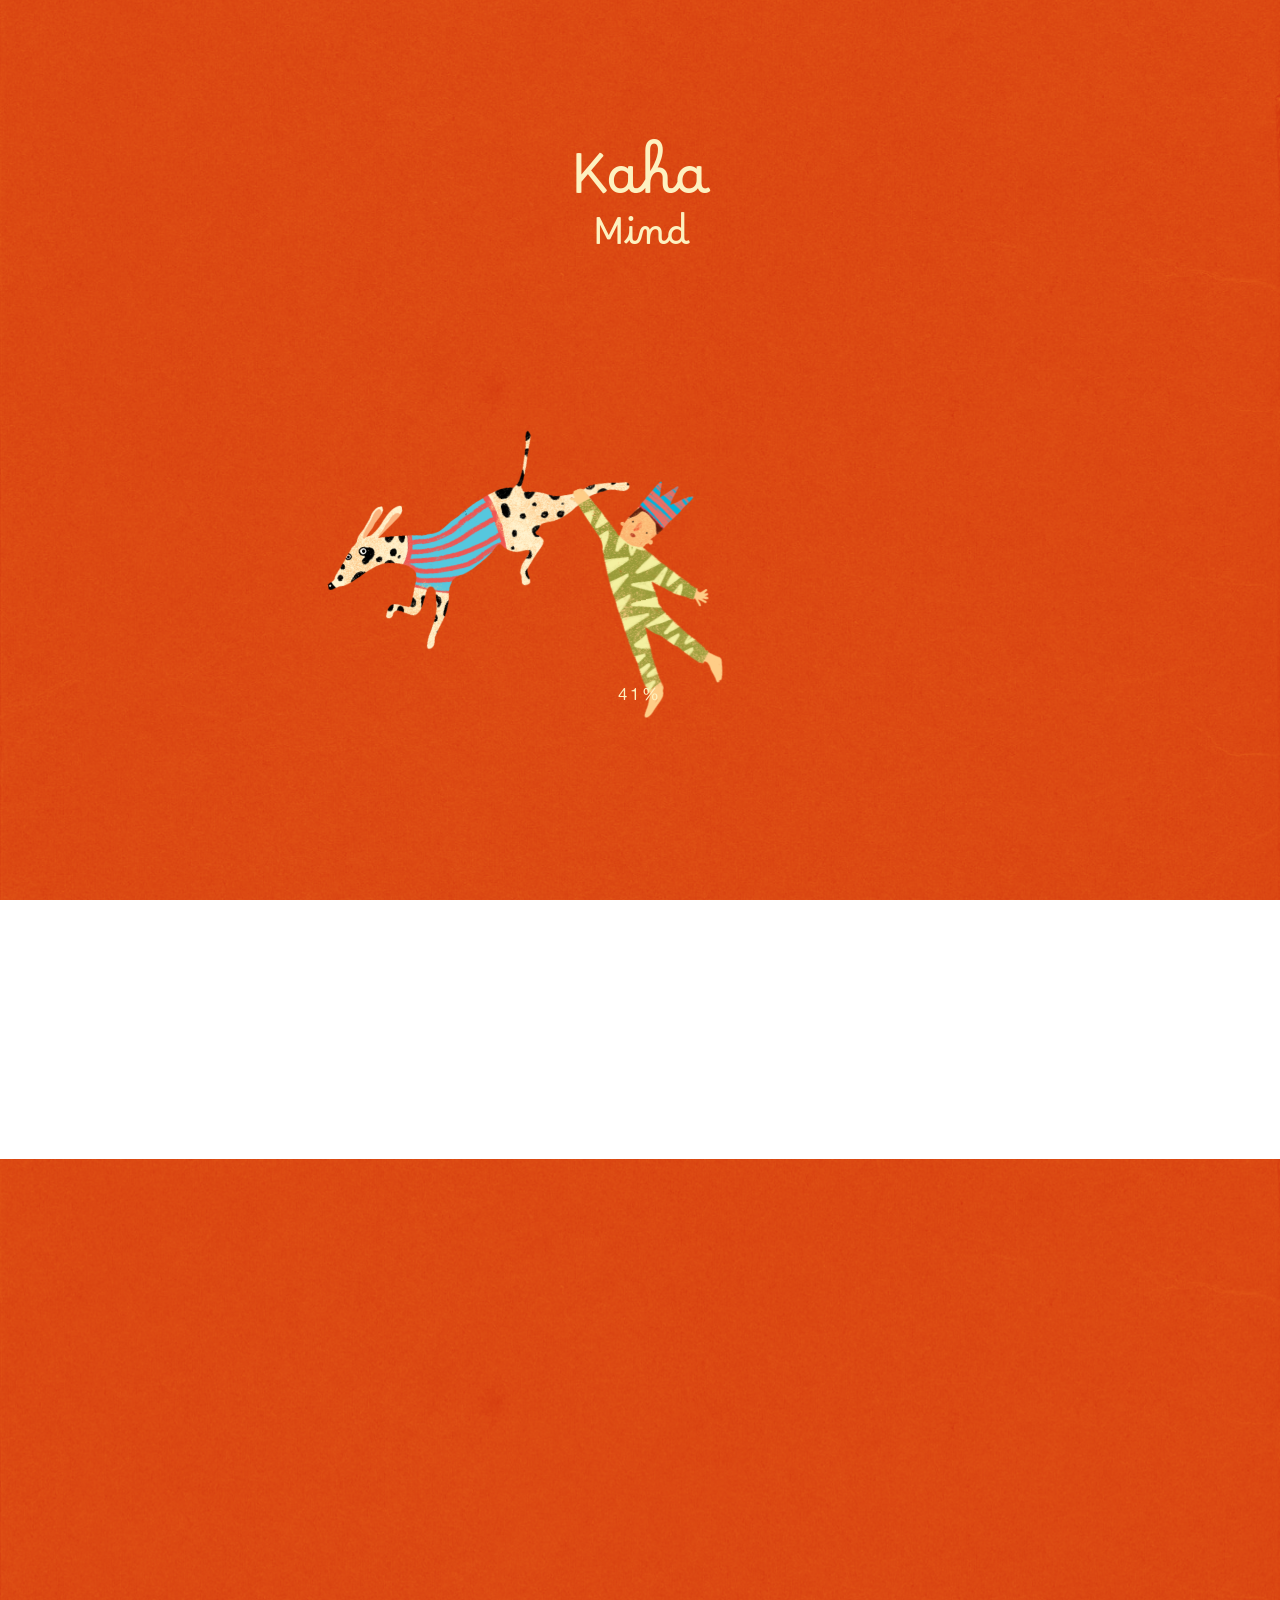
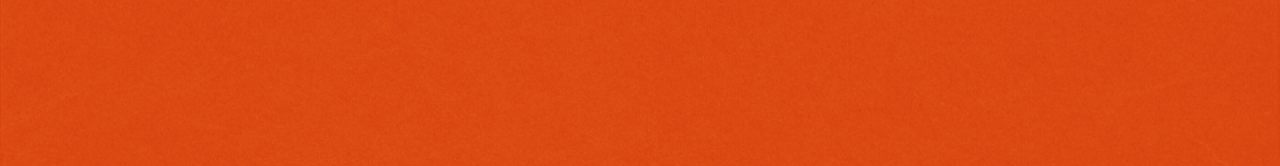
==== index.html @ f1ebba68 "Add files via upload" ====
<!DOCTYPE html>
<html lang="en">
<head>
<meta charset="UTF-8">
<meta name="viewport" content="width=device-width, initial-scale=1">
<title>Kaha Mind</title>
<link rel="preconnect" href="https://fonts.googleapis.com">
<link rel="preconnect" href="https://fonts.gstatic.com" crossorigin>
<link rel="stylesheet" href="https://fonts.googleapis.com/css2?family=Borel&family=EB+Garamond:wght@400;500&display=swap">
<link rel="stylesheet" href="styles.css?v=10">
<script>document.documentElement.className += " js";</script>
</head>
<body class="home">

  <!-- ---------------------------------------------------------
       Loading screen: ten seconds, then the page.
       --------------------------------------------------------- -->
  <div class="loader" id="loader" role="status" aria-live="polite">
    <p class="loader-logo" aria-hidden="true"><span>Kaha</span><span>Mind</span></p>
    <img class="loader-dog" id="loaderDog" src="art_11.png" alt="" aria-hidden="true">
    <p class="loader-count"><span id="loaderPct">0</span>%</p>
  </div>

  <!-- ---------------------------------------------------------
       Header: wordmark, inline nav, book button
       --------------------------------------------------------- -->
  <header class="home-header">
    <a href="index.html" class="home-logo" aria-label="Kaha Mind home">
      <span>Kaha</span><span>Mind</span>
    </a>

    <nav class="home-nav" aria-label="Main">
      <ul>
        <li><a href="index.html" aria-current="page">Home</a></li>
        <li><a href="contact.html">Contact</a></li>
        <li><a href="services.html">Services</a></li>
        <li><a href="dossier.html">Kaha et al.</a></li>
        <li><a href="shop.html">Shop</a></li>
        <li><a href="faq.html">FAQs</a></li>
        <li><a href="edge.html">The Edge</a></li>
        <li><a href="workshops.html">Workshops</a></li>
      </ul>
    </nav>

    <a class="book-btn" href="contact.html">Book a<br>Session</a>

    <button class="menu-toggle home-menu-toggle" type="button" id="menu-toggle"
            aria-label="Open menu" aria-expanded="false" aria-controls="mobile-nav">
      <span></span><span></span><span></span>
    </button>
  </header>

  <!-- mobile dropdown, same links -->
  <nav class="mobile-nav" id="mobile-nav" aria-label="Main">
    <ul>
      <li><a href="index.html">Home</a></li>
      <li><a href="contact.html">Contact</a></li>
      <li><a href="services.html">Services</a></li>
      <li><a href="dossier.html">Kaha et al.</a></li>
      <li><a href="shop.html">Shop</a></li>
      <li><a href="faq.html">FAQs</a></li>
      <li><a href="edge.html">The Edge</a></li>
      <li><a href="workshops.html">Workshops</a></li>
      <li><a href="contact.html">Book a session</a></li>
    </ul>
  </nav>

  <main>

    <!-- ---------------------------------------------------------
         The collage. Every piece can be picked up and moved, but
         only within this box.
         --------------------------------------------------------- -->
    <section class="collage" id="collage" aria-label="Illustrated crowd">
      <img class="art" src="art_1.png" alt="" style="left:2.6%; top:5.3%; width:11.2%;" data-z="6">
      <img class="art" src="art_10.png" alt="" style="left:20.2%; top:4.9%; width:14.1%;" data-z="5">
      <img class="art" src="art_2.png" alt="" style="left:9.1%; top:13.2%; width:14.7%;" data-z="6">
      <img class="art" src="art_17.png" alt="" style="left:52.1%; top:17.6%; width:17.1%; --rot:74deg;" data-z="5">
      <img class="art" src="art_3.png" alt="" style="left:0.3%; top:23.3%; width:12.3%;" data-z="7">
      <img class="art" src="art_8.png" alt="" style="left:23.1%; top:22.8%; width:27.0%;" data-z="6">
      <img class="art" src="art_11.png" alt="" style="left:46.1%; top:12.0%; width:46.4%;" data-z="4">
      <img class="art" src="art_14.png" alt="" style="left:69%; top:1.1%; width:28%;" data-z="3">
      <img class="art" src="art_13.png" alt="" style="left:91.2%; top:33.9%; width:7.3%;" data-z="8">
      <img class="art" src="art_9.png" alt="" style="left:32.8%; top:6.7%; width:21.7%;" data-z="9">
      <img class="art" src="art_4.png" alt="" style="left:10.4%; top:41.8%; width:11.6%;" data-z="8">
      <img class="art" src="art_5.png" alt="" style="left:19.6%; top:49.4%; width:18.6%;" data-z="9">
      <img class="art" src="art_18.png" alt="" style="left:33.3%; top:41.3%; width:37.7%;" data-z="10">
      <img class="art" src="art_7.png" alt="" style="left:38.7%; top:56.3%; width:7.5%;" data-z="11">
      <img class="art" src="art_12.png" alt="" style="left:59.7%; top:53.1%; width:18.1%;" data-z="10">
      <img class="art" src="art_6.png" alt="" style="left:0.0%; top:59.4%; width:20.6%;" data-z="11">
      <img class="art" src="art_15.png" alt="" style="left:90.4%; top:70.4%; width:7.3%;" data-z="11">
      <img class="art" src="art_16.png" alt="" style="left:74.1%; top:42.9%; width:4.4%;" data-z="11">
    </section>

    <!-- ---------------------------------------------------------
         THE MOBILE HERO.

         On screens 640px and under the draggable collage above is
         hidden and this panel takes its place: the crowd as one
         flat illustration on an ochre ground, carrying the same
         paper texture the footer uses.

         Only one of the two is ever on screen, so nothing here can
         reach the desktop composition.

         Everything about it is set in styles.css section 11.14 -
         look for .hero-mobile. The ochre is the --ochre variable
         at the top of that section.
         --------------------------------------------------------- -->
    <section class="hero-mobile" aria-label="Illustrated crowd">
      <img class="hero-mobile-art" src="just_image.png" alt="">
    </section>

    <!-- ---------------------------------------------------------
         Intro copy
         --------------------------------------------------------- -->
    <section class="home-intro">
      <div class="intro-inner">
        <div class="intro-col">
          <p class="lead" data-reveal>We care about how you&rsquo;re doing. If you dont feel good, we dont feel good.</p>
          <p data-reveal>So we built a space that feels warm, approachable, and actually supportive, whether you&rsquo;re having the worst week of your life or you just need someone to talk to.</p>
        </div>

        <div class="intro-col">
          <p data-reveal>Think of us as a quiet, steady starting point where you can just pause and figure things out without any pressure. Whether that looks like specialized professional care, self-guided tools, or simply a safe space to get your thoughts out of your head, we&rsquo;re here to make sure you never have to navigate it alone.</p>
        </div>

        <div class="intro-col">
          <p data-reveal>You don&rsquo;t need the right words, or a reason good enough to justify reaching out. Come as you are, on the days you have it figured out and the days you dont. Whenever you&rsquo;re ready, we&rsquo;re here.</p>
        </div>
      </div>
    </section>
  </main>

  <!-- ---------------------------------------------------------
       Footer
       --------------------------------------------------------- -->
  <footer class="site-footer home-footer">
    <div class="footer-brand">
      <p class="footer-wordmark" data-reveal>
        <span>Kaha</span>
        <span>Mind</span>
      </p>
      <p class="footer-contact" data-reveal>Reach out to us at<br><a href="mailto:hello@kahamind.com">hello@kahamind.com</a></p>
    </div>

    <img class="art footer-art" id="footer-art" src="art_11.png" alt="" aria-hidden="true">

    <nav class="footer-links" aria-label="Footer">
      <div class="footer-col" data-reveal>
        <h2>Nav</h2>
        <ul>
          <li><a href="index.html">Home</a></li>
          <li><a href="contact.html">Contact</a></li>
          <li><a href="services.html">Services</a></li>
          <li><a href="dossier.html">Kaha et al.</a></li>
          <li><a href="shop.html">Shop</a></li>
          <li><a href="faq.html">FAQs</a></li>
          <li><a href="edge.html">The Edge</a></li>
          <li><a href="workshops.html">Workshops</a></li>
        </ul>
      </div>

      <div class="footer-col" data-reveal>
        <h2>Socials</h2>
        <ul>
          <li><a href="https://www.instagram.com/kaha.mind/" target="_blank" rel="noopener">Instagram</a></li>
          <li><a href="https://linkedin.com/" target="_blank" rel="noopener">Linked in</a></li>
          <li><a href="https://x.com/kahamind" target="_blank" rel="noopener">X</a></li>
        </ul>
      </div>
    </nav>
  </footer>

  <script>
    /* ----------------------------------------------------------
       Mobile menu
       ---------------------------------------------------------- */
    (function () {
      var toggle = document.getElementById("menu-toggle");
      var panel = document.getElementById("mobile-nav");
      if (!toggle || !panel) return;

      function setOpen(open) {
        document.body.classList.toggle("nav-open", open);
        toggle.setAttribute("aria-expanded", open ? "true" : "false");
        toggle.setAttribute("aria-label", open ? "Close menu" : "Open menu");
      }

      toggle.addEventListener("click", function (e) {
        e.stopPropagation();
        setOpen(!document.body.classList.contains("nav-open"));
      });

      document.addEventListener("click", function (e) {
        if (document.body.classList.contains("nav-open") &&
            !panel.contains(e.target) && !toggle.contains(e.target)) setOpen(false);
      });

      document.addEventListener("keydown", function (e) {
        if (e.key === "Escape") setOpen(false);
      });

      panel.addEventListener("click", function (e) {
        if (e.target.closest("a")) setOpen(false);
      });
    })();
  </script>

  <script>
    /* ----------------------------------------------------------
       Draggable collage.

       Each piece lifts slightly on hover and can be picked up and
       moved, but only inside the collage box: never over the copy
       below, never past the sides, never up into the header.
       ---------------------------------------------------------- */
    (function () {
      var stage = document.getElementById("collage");
      if (!stage) return;

      var pieces = Array.prototype.slice.call(stage.querySelectorAll(".art"));
      var topZ = 20;
      var active = null;
      var startX = 0, startY = 0, originX = 0, originY = 0;

      /* positions are authored in %, so convert to pixels once the
         stage has a measured size. everything after that is px. */
      function pin() {
        var box = stage.getBoundingClientRect();
        pieces.forEach(function (el) {
          if (el.dataset.pinned === "1") return;
          var r = el.getBoundingClientRect();
          el.dataset.x = (r.left - box.left);
          el.dataset.y = (r.top - box.top);
          el.style.left = el.dataset.x + "px";
          el.style.top = el.dataset.y + "px";
          el.style.width = r.width + "px";
          el.dataset.pinned = "1";
        });
      }

      /* on resize, go back to the authored percentages so the
         collage reflows, then pin again */
      var authored = pieces.map(function (el) {
        return { el: el, css: el.getAttribute("style") };
      });

      var resizeTimer;
      window.addEventListener("resize", function () {
        clearTimeout(resizeTimer);
        resizeTimer = setTimeout(function () {
          authored.forEach(function (a) {
            a.el.setAttribute("style", a.css);
            a.el.dataset.pinned = "0";
          });
          requestAnimationFrame(pin);
        }, 150);
      });

      function clamp(v, min, max) { return v < min ? min : (v > max ? max : v); }

      function down(e) {
        var el = e.target.closest(".art");
        if (!el) return;
        pin();

        active = el;
        /* a small random tilt, so picking a piece up feels physical */
        el.style.setProperty("--tilt", ((Math.random() * 14) - 7).toFixed(1) + "deg");
        el.dataset.spinStart = performance.now();
        el.classList.add("is-held");
        el.style.zIndex = ++topZ;

        var p = e.touches ? e.touches[0] : e;
        startX = p.clientX;
        startY = p.clientY;
        originX = parseFloat(el.dataset.x);
        originY = parseFloat(el.dataset.y);

        if (e.cancelable) e.preventDefault();
      }

      function move(e) {
        if (!active) return;
        var p = e.touches ? e.touches[0] : e;
        var box = stage.getBoundingClientRect();
        var w = active.offsetWidth;
        var h = active.offsetHeight;

        /* the piece has to stay wholly inside the collage box */
        var x = clamp(originX + (p.clientX - startX), 0, box.width - w);
        var y = clamp(originY + (p.clientY - startY), 0, box.height - h);

        active.dataset.x = x;
        active.dataset.y = y;
        active.style.left = x + "px";
        active.style.top = y + "px";

        if (e.cancelable) e.preventDefault();
      }

      function up() {
        if (!active) return;

        /* The held piece spins on a 2.4s loop. Work out how far round
           it was at the moment of release: between a quarter and three
           quarters of a turn it is showing its back, so it stays
           mirrored rather than snapping to the front. */
        var SPIN_MS = 2400;
        var started = parseFloat(active.dataset.spinStart || 0);
        var phase = started ? ((performance.now() - started) % SPIN_MS) / SPIN_MS : 0;
        var facingAway = phase > 0.25 && phase < 0.75;

        active.style.setProperty("--face", facingAway ? "-1" : "1");
        active.classList.remove("is-held");
        active.style.setProperty("--tilt", "0deg");
        active = null;
      }

      stage.addEventListener("mousedown", down);
      window.addEventListener("mousemove", move);
      window.addEventListener("mouseup", up);

      stage.addEventListener("touchstart", down, { passive: false });
      window.addEventListener("touchmove", move, { passive: false });
      window.addEventListener("touchend", up);

      pieces.forEach(function (el) {
        el.style.zIndex = el.dataset.z || 1;
        el.addEventListener("dragstart", function (e) { e.preventDefault(); });
      });

      /* wait for the art to load before locking pixel positions */
      window.addEventListener("load", pin);
      setTimeout(pin, 400);
    })();
  </script>

  <script>
    (function () {
      /* hold the reveal until the loading screen has handed over,
         so nothing fades in behind it */
      function start() {
      var items = document.querySelectorAll("[data-reveal]");
      if (!("IntersectionObserver" in window)) {
        for (var j = 0; j < items.length; j++) items[j].classList.add("is-visible");
        return;
      }
      var observer = new IntersectionObserver(function (entries) {
        var batch = 0;
        entries.forEach(function (entry) {
          if (!entry.isIntersecting) return;
          entry.target.style.transitionDelay = (batch * 90) + "ms";
          entry.target.classList.add("is-visible");
          observer.unobserve(entry.target);
          batch++;
        });
      }, { threshold: 0.12, rootMargin: "0px 0px -8% 0px" });
      items.forEach(function (el) { observer.observe(el); });
      }

      if (document.body.classList.contains("is-loaded")) start();
      else document.addEventListener("kaha:ready", start, { once: true });
    })();
  </script>


  <script>
    /* ----------------------------------------------------------
       The footer piece: same behaviour as the collage art, but
       it can only be moved inside the footer.
       ---------------------------------------------------------- */
    (function () {
      var el = document.getElementById("footer-art");
      var bounds = document.querySelector(".home-footer");
      if (!el || !bounds) return;

      var dragging = false;
      var startX = 0, startY = 0, offX = 0, offY = 0;

      function clamp(v, min, max) { return v < min ? min : (v > max ? max : v); }

      function down(e) {
        dragging = true;
        el.style.setProperty("--tilt", ((Math.random() * 14) - 7).toFixed(1) + "deg");
        el.dataset.spinStart = performance.now();
        el.classList.add("is-held");
        el.style.zIndex = 50;

        var p = e.touches ? e.touches[0] : e;
        startX = p.clientX;
        startY = p.clientY;
        offX = parseFloat(el.dataset.dx || 0);
        offY = parseFloat(el.dataset.dy || 0);
        if (e.cancelable) e.preventDefault();
      }

      function move(e) {
        if (!dragging) return;
        var p = e.touches ? e.touches[0] : e;

        var b = bounds.getBoundingClientRect();
        var r = el.getBoundingClientRect();

        /* how far it may travel before it leaves the footer */
        var dx = offX + (p.clientX - startX);
        var dy = offY + (p.clientY - startY);

        var curDx = parseFloat(el.dataset.dx || 0);
        var curDy = parseFloat(el.dataset.dy || 0);
        var homeLeft = r.left - curDx;
        var homeTop = r.top - curDy;

        dx = clamp(dx, b.left - homeLeft, b.right - r.width - homeLeft);
        dy = clamp(dy, b.top - homeTop, b.bottom - r.height - homeTop);

        el.dataset.dx = dx;
        el.dataset.dy = dy;
        el.style.left = dx + "px";
        el.style.top = dy + "px";
        if (e.cancelable) e.preventDefault();
      }

      function up() {
        if (!dragging) return;
        dragging = false;

        /* keep whichever way the spin left it facing */
        var SPIN_MS = 2400;
        var started = parseFloat(el.dataset.spinStart || 0);
        var phase = started ? ((performance.now() - started) % SPIN_MS) / SPIN_MS : 0;
        el.style.setProperty("--face", (phase > 0.25 && phase < 0.75) ? "-1" : "1");

        el.classList.remove("is-held");
        el.style.setProperty("--tilt", "0deg");
      }

      el.addEventListener("mousedown", down);
      window.addEventListener("mousemove", move);
      window.addEventListener("mouseup", up);

      el.addEventListener("touchstart", down, { passive: false });
      window.addEventListener("touchmove", move, { passive: false });
      window.addEventListener("touchend", up);

      el.addEventListener("dragstart", function (e) { e.preventDefault(); });
    })();
  </script>






  <script>
    /* ----------------------------------------------------------
       Loading screen.

       One piece drifts around the screen on a slow, continuous
       noise signal and swerves away from the cursor, while the
       counter runs 0 to 100 over ten seconds.
       ---------------------------------------------------------- */
    (function () {
      var loader = document.getElementById("loader");
      var dog = document.getElementById("loaderDog");
      var pct = document.getElementById("loaderPct");
      if (!loader || !dog) return;

      /* hand the page over: fade everything in */
      function ready() {
        document.body.classList.remove("is-loading");
        document.body.classList.add("is-loaded");
        document.dispatchEvent(new CustomEvent("kaha:ready"));
      }

      /* the loading screen is a first-visit thing. once it has run,
         a refresh or a return from another page goes straight in. */
      var seen;
      try { seen = sessionStorage.getItem("kaha-loaded"); } catch (e) { seen = null; }

      if (seen) {
        loader.style.display = "none";
        ready();
        return;
      }

      var DURATION = 5000;                /* five seconds */
      var ASPECT = 824 / 1027;            /* art_11 is 1027 x 824 */
      var AVOID_RADIUS = window.innerWidth < 700 ? 150 : 260;
      var AVOID_FORCE = 1200;
      var AVOID_DECAY = 1.9;

      document.body.classList.add("is-loading");

      var W = window.innerWidth, H = window.innerHeight;
      var pointer = { x: -9999, y: -9999, live: false };

      function rand(a, b) { return a + Math.random() * (b - a); }

      var size = dog.offsetWidth || (window.innerWidth < 700 ? 200 : 300);
      var d = {
        size: size,
        half: size / 2,
        halfH: (size * ASPECT) / 2,
        x: rand(W * 0.25, W * 0.75),
        y: rand(H * 0.25, H * 0.75),
        heading: rand(0, Math.PI * 2),
        speed: rand(95, 135),
        turnAmp: rand(0.32, 0.6),
        seed: rand(0, 100),
        ax: 0, ay: 0,
        drawAngle: 0,
        facing: 1
      };

      function measure() {
        W = window.innerWidth; H = window.innerHeight;
        d.size = dog.offsetWidth || d.size;
        d.half = d.size / 2;
        d.halfH = (d.size * ASPECT) / 2;
      }
      window.addEventListener("resize", measure);

      window.addEventListener("mousemove", function (e) {
        pointer.x = e.clientX; pointer.y = e.clientY; pointer.live = true;
      }, { passive: true });

      window.addEventListener("touchmove", function (e) {
        var t = e.touches[0];
        if (!t) return;
        pointer.x = t.clientX; pointer.y = t.clientY; pointer.live = true;
      }, { passive: true });

      /* smooth, non-repeating steering */
      function wander(t, seed) {
        return Math.sin(t * 0.41 + seed) * 0.55 +
               Math.sin(t * 0.87 + seed * 2.3) * 0.30 +
               Math.sin(t * 1.53 + seed * 4.1) * 0.15;
      }

      var started = null, last = 0, clock = 0, running = true;

      function frame(now) {
        if (!started) { started = now; measure(); }
        if (!last) last = now;
        var dt = Math.min((now - last) / 1000, 0.05);
        last = now;
        clock += dt;

        /* a real load never runs at a constant rate: this moves off
           quickly, stalls around the middle, then picks up and
           finishes fast. t is the clock, eased gives the number. */
        var t = Math.min(1, (now - started) / DURATION);
        var eased =
            t < 0.25 ? t * 1.55                                   /* off the mark */
          : t < 0.62 ? 0.39 + (t - 0.25) * 0.30                   /* the slow patch */
          : t < 0.88 ? 0.50 + (t - 0.62) * 1.35                   /* picking up */
                     : 0.85 + (t - 0.88) * 1.25;                  /* home stretch */
        pct.textContent = Math.min(100, Math.round(eased * 100));

        d.heading += wander(clock, d.seed) * d.turnAmp * dt;

        var vx = Math.cos(d.heading) * d.speed;
        var vy = Math.sin(d.heading) * d.speed;

        if (pointer.live) {
          var dx = d.x - pointer.x;
          var dy = d.y - pointer.y;
          var dist = Math.sqrt(dx * dx + dy * dy) || 0.001;
          if (dist < AVOID_RADIUS) {
            var t2 = 1 - dist / AVOID_RADIUS;
            var push = t2 * t2 * AVOID_FORCE * dt * 4;
            d.ax += (dx / dist) * push;
            d.ay += (dy / dist) * push;
          }
        }

        var decay = Math.exp(-AVOID_DECAY * dt);
        d.ax *= decay; d.ay *= decay;

        var tx = vx + d.ax, ty = vy + d.ay;
        d.x += tx * dt;
        d.y += ty * dt;


        /* it never leaves the screen: at an edge it turns and heads
           off in another direction, rather than wrapping around */
        var pad = 12;
        var minX = d.half + pad, maxX = W - d.half - pad;
        var minY = d.halfH + pad, maxY = H - d.halfH - pad;

        if (d.x < minX || d.x > maxX) {
          d.x = Math.max(minX, Math.min(maxX, d.x));
          /* reflect the heading off a vertical wall, with a little
             randomness so it doesn't bounce down a repeating path */
          d.heading = Math.PI - d.heading + rand(-0.35, 0.35);
          d.ax = 0;
        }

        if (d.y < minY || d.y > maxY) {
          d.y = Math.max(minY, Math.min(maxY, d.y));
          d.heading = -d.heading + rand(-0.35, 0.35);
          d.ay = 0;
        }

        /* the art faces left, so mirror it when heading right */
        tx = Math.cos(d.heading) * d.speed + d.ax;
        ty = Math.sin(d.heading) * d.speed + d.ay;
        var heading = Math.atan2(ty, tx) * 180 / Math.PI;
        var want = tx > 0 ? -1 : 1;
        var target = tx > 0 ? heading : heading + 180;
        if (want !== d.facing && Math.abs(tx) > d.speed * 0.25) d.facing = want;

        var delta = ((target - d.drawAngle + 540) % 360) - 180;
        d.drawAngle += delta * Math.min(1, dt * 5);

        dog.style.transform =
          "translate3d(" + (d.x - d.half).toFixed(1) + "px," +
          (d.y - d.halfH).toFixed(1) + "px,0) rotate(" +
          (d.drawAngle * 0.22).toFixed(1) + "deg)" +
          (d.facing === -1 ? " scaleX(-1)" : "");

        if (t >= 1 && running) {
          running = false;
          try { sessionStorage.setItem("kaha-loaded", "1"); } catch (e) {}
          loader.classList.add("is-done");
          ready();
          setTimeout(function () { loader.style.display = "none"; }, 750);
          return;
        }
        requestAnimationFrame(frame);
      }

      requestAnimationFrame(frame);
    })();
  </script>

</body>
</html>
---- styles.css ----
/* ============================================================
   Kaha Mind , sitewide styles

   Type
     pd-kakabus  , the Kaha wordmark (the logo) only
     EB Garamond , everything else, headings included

   Contents
     1. Tokens (type scale + spacing scale)
     2. Base
     3. Scroll reveal
     4. Header + dropdown nav
     5. Home , hero, plane field, red intro band
     6. Shared pill button
     7. Services page
     8. Footer
     9. Responsive (scale overrides)
   ============================================================ */

@font-face {
  font-family: "Alte Haas Grotesk";
  src: url("fonts/AlteHaasGrotesk-Regular.ttf") format("truetype"),
       url("AlteHaasGrotesk-Regular.ttf") format("truetype");
  font-weight: 400;
  font-style: normal;
  font-display: swap;
}

@font-face {
  font-family: "EB Garamond Local";
  src: url("fonts/EBGaramond-Regular.ttf") format("truetype"),
       url("EBGaramond-Regular.ttf") format("truetype");
  font-weight: 400;
  font-style: normal;
  font-display: swap;
}

/* ------------------------------------------------------------
   1. Tokens
   Every size on the site comes from this scale. Change it here
   and the whole site moves together.
   ------------------------------------------------------------ */

:root {
  /* colour */
  --ink: #000000;
  --paper: #ffffff;
  --deep-teal: #14313f;
  --signal-red: #cf2318;

  /* families */
  --script: "pd-kakabus", cursive;
  --body: "EB Garamond", "EB Garamond Local", Georgia, "Times New Roman", serif;

  /* the footer and the loading counter are set in the grotesk */
  --sans: "Alte Haas Grotesk", "Helvetica Neue", Arial, sans-serif;

  /* type scale */
  --fs-display: 62px;   /* the main page heading                */
  --fs-h1: 96px;         /* the Kaha wordmark                    */
  --fs-h2: 42px;         /* section headings                     */
  --fs-h3: 27px;         /* sub headings                         */
  --fs-lead: 21px;       /* matches body                         */
  --fs-body: 21px;       /* ALL running text, everywhere         */
  --fs-small: 17px;      /* eyebrows, captions, pills only       */
  --fs-nav: 21px;        /* footer links, pills, tabs            */

  /* the header navigation keeps its own size: raising the body
     text should not push these links around */
  --fs-topnav: 18px;

  /* line heights */
  --lh-tight: 1.05;
  --lh-heading: 1.15;
  --lh-body: 1.55;

  /* spacing scale */
  --space-xs: 10px;
  --space-sm: 18px;
  --space-md: 28px;
  --space-lg: 48px;
  --space-xl: 80px;
  --space-2xl: 128px;

  /* horizontal rhythm of the page */
  --edge-left: 5.2%;
  --edge-right: 9.3%;

  /* comfortable measure for running text */
  --measure: 36em;

  /* paper grain reused across the coloured bands */
  --grain: url("data:image/svg+xml;utf8,<svg xmlns='http://www.w3.org/2000/svg' width='160' height='160'><filter id='n'><feTurbulence type='fractalNoise' baseFrequency='0.85' numOctaves='3'/></filter><rect width='160' height='160' filter='url(%23n)' opacity='0.5'/></svg>");
}

/* ------------------------------------------------------------
   2. Base
   ------------------------------------------------------------ */

*,
*::before,
*::after { box-sizing: border-box; }

html {
  -webkit-text-size-adjust: 100%;
  overflow-x: hidden;
}

body {
  margin: 0;
  overflow-x: hidden;
  background: var(--paper);
  color: var(--ink);
  font-family: var(--body);
  font-size: var(--fs-body);
  line-height: var(--lh-body);
  -webkit-font-smoothing: antialiased;
}

img { display: block; max-width: 100%; }

a { color: inherit; text-decoration: none; }

:focus-visible {
  outline: 2px solid currentColor;
  outline-offset: 3px;
}

/* every heading is EB Garamond unless it opts into the
   script face , only the wordmark and the page title do */
h1, h2, h3 {
  font-family: var(--body);
  font-weight: 400;
  line-height: var(--lh-heading);
}

p { margin: 0 0 var(--space-md); }
p:last-child { margin-bottom: 0; }

/* ------------------------------------------------------------
   3. Scroll reveal
   ------------------------------------------------------------ */

.js [data-reveal] {
  opacity: 0;
  transform: translateY(28px);
  will-change: opacity, transform;
  transition:
    opacity 0.9s cubic-bezier(0.22, 0.61, 0.36, 1),
    transform 0.9s cubic-bezier(0.22, 0.61, 0.36, 1);
}

.js [data-reveal].is-visible {
  opacity: 1;
  transform: none;
}

/* ------------------------------------------------------------
   4. Header + dropdown nav
   ------------------------------------------------------------ */

.site-header {
  position: relative;
  z-index: 20;
  display: flex;
  align-items: flex-start;
  justify-content: space-between;
  padding: 30px 58px 0 44px;
}

.logo-mark {
  font-family: var(--script);
  font-size: 46px;
  line-height: 1;
  letter-spacing: 0.01em;
}

.nav-cluster {
  position: relative;
  display: flex;
  justify-content: flex-end;
}

.menu-toggle {
  width: 34px;
  padding: 10px 0;
  margin-top: 6px;
  min-height: 44px;
  border: 0;
  background: none;
  cursor: pointer;
  display: flex;
  flex-direction: column;
  gap: 7px;
}

.menu-toggle span {
  display: block;
  height: 2.5px;
  background: var(--ink);
  border-radius: 2px;
  transition: transform 0.28s ease, opacity 0.18s ease;
}

/* three bars fold into a cross while the menu is open */
.nav-cluster.is-open .menu-toggle span:nth-child(1) {
  transform: translateY(9.5px) rotate(45deg);
}
.nav-cluster.is-open .menu-toggle span:nth-child(2) {
  opacity: 0;
}
.nav-cluster.is-open .menu-toggle span:nth-child(3) {
  transform: translateY(-9.5px) rotate(-45deg);
}

/* the dropdown itself , frosted glass rather than a solid card */
.site-nav {
  position: absolute;
  top: calc(100% + 18px);
  right: 0;
  min-width: 244px;
  max-width: calc(100vw - 32px);
  padding: var(--space-md) 34px;

  background: rgba(255, 255, 255, 0.42);
  border: 1px solid rgba(0, 0, 0, 0.14);
  border-radius: 28px;
  box-shadow: 0 18px 44px rgba(0, 0, 0, 0.10);
  -webkit-backdrop-filter: blur(18px) saturate(150%);
  backdrop-filter: blur(18px) saturate(150%);

  opacity: 0;
  visibility: hidden;
  transform: translateY(-10px) scale(0.96);
  transform-origin: top right;
  transition:
    opacity 0.24s ease,
    transform 0.28s cubic-bezier(0.22, 0.61, 0.36, 1),
    visibility 0s linear 0.28s;
}

/* browsers without backdrop-filter get a little more opacity
   so the links stay readable over whatever sits behind */
@supports not ((-webkit-backdrop-filter: blur(1px)) or (backdrop-filter: blur(1px))) {
  .site-nav { background: rgba(255, 255, 255, 0.82); }
}

.nav-cluster.is-open .site-nav {
  opacity: 1;
  visibility: visible;
  transform: translateY(0) scale(1);
  transition-delay: 0s;
}

.site-nav ul {
  margin: 0;
  padding: 0;
  list-style: none;
}

.site-nav li {
  font-size: var(--fs-topnav);
  line-height: 1.9;
}

.site-nav a {
  display: block;
  transition: opacity 0.18s ease;
}

.site-nav a:hover,
.site-nav a:focus-visible { opacity: 0.55; }

/* the page you're already on */
.site-nav a[aria-current="page"] {
  position: relative;
  display: inline-block;
}
.site-nav a[aria-current="page"]::after {
  content: "";
  position: absolute;
  left: 0;
  right: 0;
  bottom: 6px;
  height: 1.5px;
  background: currentColor;
}

/* ------------------------------------------------------------
   5. Home , hero, plane field, red intro band
   ------------------------------------------------------------ */

.hero {
  margin-top: -6px;
  position: relative;
  overflow: hidden;
}

/* paper planes drift inside this layer and never spill out of it.
   sits above the wordmark and the crowd, so nothing hides them. */
.plane-field {
  position: absolute;
  inset: 0;
  overflow: hidden;
  pointer-events: none;
  z-index: 3;
}

.plane {
  position: absolute;
  top: 0;
  left: 0;
  height: auto;
  transform-origin: 50% 50%;
  will-change: transform, opacity;
  backface-visibility: hidden;

  /* the flock fades in with everything else on the page */
  opacity: 0;
  transition: opacity 0.9s cubic-bezier(0.22, 0.61, 0.36, 1);
}

.plane-field.is-visible .plane { opacity: 1; }

/* the wordmark keeps the script face , it's the logo, not a heading */
.wordmark {
  position: relative;
  z-index: 2;
  margin: 0;
  text-align: center;
  font-family: var(--script);
  display: flex;
  flex-direction: column;
  align-items: center;
}

.wordmark-kaha {
  font-size: var(--fs-h1);
  line-height: 1;
}

.wordmark-mind {
  font-size: calc(var(--fs-h1) * 0.53);
  line-height: 1;
  margin-top: 4px;
}

.hero-crowd {
  position: relative;
  z-index: 2;
  width: 100%;
  height: auto;
  margin-top: 6px;
  margin-bottom: -1px;   /* sits flush on the red band below */
}

/* ------------------------------------------------------------
   6. Shared pill button
   ------------------------------------------------------------ */

.pill {
  display: inline-block;
  border: 1px solid currentColor;
  border-radius: 999px;
  padding: 6px 20px 7px;
  font-size: var(--fs-small);
  line-height: 1.2;
  white-space: nowrap;
  transition: background-color 0.2s ease, color 0.2s ease;
}

.pill-lg {
  font-size: var(--fs-nav);
  padding: 10px 30px 12px;
}

/* on white */
.pill:hover,
.pill:focus-visible {
  background: var(--ink);
  color: var(--paper);
}

/* on red */
.intro .pill:hover,
.intro .pill:focus-visible,
/* ------------------------------------------------------------
   7. Services page
   ------------------------------------------------------------ */

/* Space under the header, so an illustration can sit between the
   navigation and the page title. */
.page-hero {
  padding: var(--space-2xl) var(--edge-right) var(--space-2xl) var(--edge-left);
  text-align: center;
}

/* the contact page runs tighter below the title */
.contact-page .page-hero { padding-bottom: var(--space-lg); }

/* the issue rail follows straight on from the description */
.dossier-page .page-hero { padding-bottom: var(--space-lg); }

/* these two pages carry no illustration above the title, so they sit
   higher under the navigation */
.dossier-page .page-hero,
.shop-page .page-hero { padding-top: var(--space-xl); }

/* ------------------------------------------------------------
   The illustration above a page title.

   >>> TO RESIZE IT, CHANGE THE ONE VALUE BELOW. <<<
   It is the width of the artwork; the height follows.
   ------------------------------------------------------------ */
.page-art {
  --page-art-size: 210px;

  /* >>> the gap between the artwork and the title below it <<< */
  --page-art-gap: var(--space-xl);

  display: block;
  width: var(--page-art-size);
  height: auto;
  margin: 0 auto var(--page-art-gap);

  /* turns on the spot, the same way a collage piece does while held */
  transform-origin: 50% 50%;
  animation: page-art-spin 7s linear infinite;
}

/* the reveal animates transform too, so exempt this one: it only
   needs to fade, or the spin is overwritten */
.js .page-art[data-reveal] { transform: none; }

@keyframes page-art-spin {
  from { transform: perspective(700px) rotateY(0deg); }
  to   { transform: perspective(700px) rotateY(360deg); }
}

/* the cat reads larger than the other pieces at a shared width,
   so the shop gets its own size. >>> EDIT THIS ONE <<< */
.shop-page .page-art { --page-art-size: 150px; }

@media (max-width: 1024px) {
  .shop-page .page-art { --page-art-size: 120px; }
}

@media (max-width: 640px) {
  .shop-page .page-art { --page-art-size: 100px; }
}

.page-title {
  margin: 0;
  font-family: var(--script-logo);   /* Borel */
  font-size: var(--fs-display);
  line-height: 1.25;                 /* Borel has tall ascenders and
                                        descenders, so it needs more
                                        room than a grotesk */
}

.page-lede {
  max-width: 34em;
  margin: var(--space-md) auto 0;
  font-size: var(--fs-lead);
  line-height: 1.5;
}

/* a titled block of running copy: heading left, text right */
.service-block {
  display: grid;
  grid-template-columns: 380fr 800fr;
  gap: 64px;
  padding: 0 var(--edge-right) var(--space-2xl) var(--edge-left);
}

.service-head {
  position: sticky;
  top: var(--space-lg);
  align-self: start;
}

/* anything following the red band gets a clear run of white space
   before it starts, so the band reads as a break in the page */
.service-head h2 {
  margin: 0;
  font-size: var(--fs-h2);
}

.service-body p {
  max-width: var(--measure);
}

.service-body .lead {
  font-size: var(--fs-lead);
  line-height: 1.32;
  margin-bottom: var(--space-md);
}

.band-inner { position: relative; }

.band-title {
  margin: 0 0 var(--space-lg);
  font-size: var(--fs-h2);
}

.offer-grid {
  display: grid;
  grid-template-columns: repeat(2, minmax(0, 1fr));
  gap: var(--space-xl) 64px;
  align-items: start;
}

.offer h3 {
  margin: 0 0 var(--space-sm);
  font-size: var(--fs-h3);
}

.offer p { max-width: var(--measure); }

.edge-section-body p,
.edge-section-body .edge-list { max-width: 60em; }

/* the aside sits under both cards, boxed like an oversized pill */
.offer-note {
  grid-column: 1 / -1;
  border: 1px solid rgba(0, 0, 0, 0.45);
  border-radius: 28px;
  padding: var(--space-md) 36px;
}

.offer-note p {
  font-size: var(--fs-small);
  line-height: 1.6;
  max-width: 52em;
}

.band-actions {
  display: flex;
  gap: var(--space-xs);
  margin-top: var(--space-xl);
}

/* closing call to action */
.page-cta {
  padding: 0 var(--edge-right) var(--space-2xl) var(--edge-left);
  text-align: center;
}

.cta-line {
  margin: 0 auto var(--space-lg);
  max-width: 16em;
  font-size: var(--fs-h2);
  line-height: var(--lh-heading);
}

.cta-actions {
  display: flex;
  justify-content: center;
  flex-wrap: wrap;
  gap: var(--space-xs);
}


/* ---------- services: the offer block, no longer a red band ---------- */

.offer-section {
  position: relative;
  padding: 0 var(--edge-right) var(--space-2xl) var(--edge-left);
}

/* the For Individuals block sits directly above it, so it needs
   less room underneath than a block followed by a new section */
.service-block.tight-bottom {
  padding-bottom: var(--space-lg);
}

.offer-section .band-title { margin-bottom: var(--space-lg); }

.offer-section .offer-note {
  border-color: rgba(0, 0, 0, 0.45);
}

/* the P.S. box: text on the left, book button on the right */
.offer-section .offer-note {
  display: flex;
  align-items: center;
  justify-content: space-between;
  gap: var(--space-lg);
}

.offer-section .offer-note p { flex: 1 1 auto; }

.note-actions {
  display: flex;
  flex: 0 0 auto;
}

.offer-section .pill:hover,
.offer-section .pill:focus-visible {
  background: var(--ink);
  color: var(--paper);
}

/* ------------------------------------------------------------
   7b. Edge and Workshops
   Long pages, so the copy is set for reading: a comfortable
   measure, clear steps between sections, and headings that
   stay with their content.
   ------------------------------------------------------------ */

/* cohort switcher */
.tab-row {
  display: flex;
  justify-content: center;
  flex-wrap: wrap;
  gap: var(--space-xs);
  margin-top: var(--space-lg);
}

.tab {
  font-family: var(--body);
  font-size: var(--fs-nav);
  line-height: 1.2;
  color: inherit;
  background: transparent;
  border: 1px solid var(--ink);
  border-radius: 999px;
  padding: 10px 30px 12px;
  cursor: pointer;
  transition: background-color 0.2s ease, color 0.2s ease;
}

.tab:hover { background: rgba(0, 0, 0, 0.06); }

.tab.is-active {
  background: var(--ink);
  color: var(--paper);
}

.edge-panel { display: block; }
.edge-panel[hidden] { display: none; }

/* the opening paragraphs */
/* the intro runs the full width of the page, like the sections
   below it, rather than sitting in a narrow centred column */
.edge-intro {
  max-width: 1500px;
  margin: 0 auto var(--space-xl);
  padding: 0 var(--edge-right) var(--space-lg) var(--edge-left);
  border-bottom: 1px solid rgba(0, 0, 0, 0.12);
}

/* the opening paragraph is the widest thing on the page: set a
   size up, and allowed to run the whole measure */
.edge-intro > p:first-of-type {
  max-width: none;
  margin: 0 0 var(--space-lg);
  font-size: var(--fs-lead);
  line-height: 1.45;
}

/* the rest of the intro runs the full width too, so the Advanced
   and Undergraduate panels read as one wide opening rather than a
   wide first line above a narrow column */
.edge-intro > p:not(:first-of-type),
.edge-intro > ul {
  max-width: none;
  line-height: 1.6;
}

.edge-intro .lead {
  font-size: var(--fs-lead);
  line-height: 1.45;
}

.intro-centred {
  border-bottom: 0;
}

.intro-centred > p {
  text-align: center;
  max-width: 40em;
  margin-left: auto;
  margin-right: auto;
  font-size: var(--fs-lead);
  line-height: 1.5;
}

/* a section: heading on the left, content on the right */
.edge-section {
  display: grid;
  grid-template-columns: 300fr 900fr;
  gap: var(--space-xl);
  padding: var(--space-lg) var(--edge-right) var(--space-xl) var(--edge-left);
  border-top: 1px solid rgba(0, 0, 0, 0.12);
  max-width: 1500px;
  margin: 0 auto;
}

.edge-section:first-of-type { border-top: 0; }

.edge-section > h2 {
  margin: 0;
  font-size: var(--fs-h2);
  align-self: start;
  position: sticky;
  top: var(--space-lg);
}

/* a readable line length, rather than the full column width */
.edge-section-body { max-width: 44em; }

.edge-section-body p { line-height: 1.6; }

.edge-section-body h3 {
  margin: var(--space-lg) 0 var(--space-sm);
  font-size: var(--fs-h3);
}

.edge-section-body > h3:first-child { margin-top: 0; }

.edge-section-body a {
  text-decoration: underline;
  text-underline-offset: 3px;
  transition: opacity 0.2s ease;
}
.edge-section-body a:hover { opacity: 0.6; }

/* lists: roomier, and the label on each item stands out */
.edge-list {
  margin: 0 0 var(--space-md);
  padding-left: 1.3em;
}

.edge-list li {
  margin-bottom: var(--space-sm);
  line-height: 1.55;
  padding-left: 0.2em;
}

.edge-list li:last-child { margin-bottom: 0; }

.edge-list li::marker { opacity: 0.5; }

.edge-list strong,
.edge-section-body p strong {
  font-weight: 400;
  text-decoration: underline;
  text-underline-offset: 3px;
}

/* modules within a workshop */
.module {
  margin-bottom: var(--space-lg);
  padding-left: var(--space-md);
  border-left: 1px solid rgba(0, 0, 0, 0.18);
}

.module:last-child { margin-bottom: 0; }

.module h3 {
  margin: 0 0 var(--space-xs);
  font-size: var(--fs-h3);
}

.price-line {
  font-size: var(--fs-lead);
  line-height: 1.45;
}
.price-line strong { font-weight: 400; text-decoration: none; }

.edge-actions {
  display: flex;
  gap: var(--space-xs);
  margin-top: var(--space-md);
}

/* the apply button, sitting under each cohort's opening copy */
.edge-intro-actions {
  margin-top: var(--space-lg);
}

/* FAQs on the red band */
.edge-faq {
  margin-top: var(--space-lg);
  padding: var(--space-lg) var(--edge-right) var(--space-2xl) var(--edge-left);
  border-top: 1px solid rgba(0, 0, 0, 0.12);
  max-width: 1500px;
  margin-left: auto;
  margin-right: auto;
}

.faq-lede {
  font-size: var(--fs-lead);
  line-height: 1.45;
  margin-bottom: var(--space-lg);
  max-width: 44em;
}

.faq-item {
  max-width: 44em;
  padding: var(--space-md) 0;
  border-top: 1px solid rgba(0, 0, 0, 0.18);
}

.faq-item:last-of-type { border-bottom: 1px solid rgba(0, 0, 0, 0.18); }

.faq-item p { line-height: 1.6; }

.faq-q {
  font-size: var(--fs-h3);
  line-height: var(--lh-heading);
  margin-bottom: var(--space-sm);
}

.faq-outro {
  margin-top: var(--space-lg);
  max-width: 44em;
}

.edge-faq a {
  text-decoration: underline;
  text-underline-offset: 3px;
  transition: opacity 0.2s ease;
}
.edge-faq a:hover { opacity: 0.75; }

/* ------------------------------------------------------------
   7c. Contact page
   ------------------------------------------------------------ */

.contact-direct {
  padding: 0 var(--edge-right) var(--space-lg) var(--edge-left);
  color: var(--ink);
  text-align: center;
}

.contact-line {
  font-size: var(--fs-lead);
  line-height: 1.35;
  margin: 0 auto var(--space-xs);
  max-width: 24em;
}

.contact-line a {
  text-decoration: underline;
  text-underline-offset: 4px;
  transition: opacity 0.2s ease;
}
.contact-line a:hover { opacity: 0.75; }

.or-text {
  font-size: var(--fs-h3);
  letter-spacing: 0.2em;
  margin: var(--space-md) 0;
}

.contact-line-sub { font-size: var(--fs-body); }

.contact-form-section {
  width: min(760px, 88vw);   /* the same field width as the checkout */
  margin: 0 auto;
  padding: var(--space-lg) 0 calc(var(--space-2xl) + var(--space-xl));
}

.form-message {
  border: 1px solid currentColor;
  border-radius: 22px;
  padding: var(--space-sm) var(--space-md);
  margin-bottom: var(--space-lg);
  font-size: var(--fs-body);
  text-align: center;
}

.form-message.is-success { color: var(--deep-teal); }
.form-message.is-error { color: var(--signal-red); }
.form-message[hidden] { display: none; }

/* the honeypot must stay in the DOM but never be seen */
.botcheck {
  position: absolute;
  left: -9999px;
  opacity: 0;
  pointer-events: none;
}

.form-group { display: flex; flex-direction: column; }

.form-group label {
  font-size: var(--fs-small);
  line-height: 1.3;
  margin-bottom: var(--space-xs);
}

.form-group input,
.form-group select,
.form-group textarea {
  width: 100%;
  font-family: var(--body);
  font-size: var(--fs-body);
  line-height: 1.4;
  color: var(--ink);
  background: transparent;
  border: 1px solid var(--ink);
  border-radius: 18px;
  padding: 12px 18px;
  transition: border-color 0.2s ease, box-shadow 0.2s ease;
}

.form-group input:focus,
.form-group select:focus,
.form-group textarea:focus {
  outline: none;
  box-shadow: 0 0 0 1px var(--ink);
}

.form-group select {
  appearance: none;
  -webkit-appearance: none;
  cursor: pointer;
  padding-right: 44px;
  background-image: url("data:image/svg+xml,%3Csvg xmlns='http://www.w3.org/2000/svg' width='12' height='8' viewBox='0 0 12 8'%3E%3Cpath d='M1 1l5 5 5-5' stroke='%23000' stroke-width='1.5' fill='none' stroke-linecap='round'/%3E%3C/svg%3E");
  background-repeat: no-repeat;
  background-position: right 18px center;
}

.form-group textarea {
  resize: vertical;
  min-height: 120px;
  border-radius: 22px;
}

.form-actions {
  display: flex;
  justify-content: flex-end;
  margin-top: var(--space-lg);
}

/* rows of fields, matching the shop */
.contact-form .form-group,
.contact-form .form-row { margin-bottom: var(--space-md); }

.submit-btn {
  font-family: var(--body);
  cursor: pointer;
  background: transparent;
}

.submit-btn:disabled {
  opacity: 0.5;
  cursor: default;
}

/* modules within a workshop, each its own titled beat */
.module { margin-bottom: var(--space-lg); }
.module:last-child { margin-bottom: 0; }

.module h3 {
  margin: 0 0 var(--space-xs);
  font-size: var(--fs-h3);
}

/* ------------------------------------------------------------
   7d. FAQs page
   ------------------------------------------------------------ */

/* the rules run the full width of the page, so the list itself
   carries no side padding: each entry pads its own content instead */
.faq-list {
  padding: 0 0 var(--space-lg);
}

/* set like a section on the workshops page: question on the left,
   answer on the right, a hairline between each */
.faq-entry {
  display: grid;
  grid-template-columns: 300fr 900fr;
  gap: var(--space-xl);
  padding: var(--space-lg) var(--edge-right) var(--space-xl) var(--edge-left);
  border-top: 1px solid rgba(0, 0, 0, 0.12);
  max-width: 1500px;
  margin: 0 auto;
}

.faq-entry:first-child { border-top: 0; }

.faq-question {
  margin: 0;
  font-size: var(--fs-h2);
  align-self: start;
  position: sticky;
  top: var(--space-lg);
}

.faq-answer { max-width: 44em; }

.faq-answer p { line-height: 1.6; }

.faq-answer a {
  text-decoration: underline;
  text-underline-offset: 3px;
  transition: opacity 0.2s ease;
}
.faq-answer a:hover { opacity: 0.6; }

/* the closing block reads as one more section */
.faq-closing {
  display: grid;
  grid-template-columns: 300fr 900fr;
  gap: var(--space-xl);
  padding: var(--space-lg) var(--edge-right) var(--space-2xl) var(--edge-left);
  border-top: 1px solid rgba(0, 0, 0, 0.12);
  max-width: 1500px;
  margin: 0 auto;
}

.faq-closing .band-title {
  margin: 0;
  font-size: var(--fs-h2);
  align-self: start;
}

.faq-closing-line {
  max-width: 44em;
  margin: 0 0 var(--space-lg);
  line-height: 1.6;
}

.faq-closing-actions {
  display: flex;
  flex-wrap: wrap;
  gap: var(--space-xs);
}

/* ------------------------------------------------------------
   7e. Kaha et al., a scrolling rail of issues
   ------------------------------------------------------------ */

.issue-rail-section {
  padding: 0 0 var(--space-xl);
  border-top: 1px solid rgba(0, 0, 0, 0.16);   /* divides the rail
                                                  from the description */
  margin-top: var(--space-md);
}

/* three across, centred, the rest reached by scrolling sideways */
.issue-rail {
  /* >>> the width of one cover <<< */
  --rail-card: clamp(220px, 23vw, 330px);
  --rail-gap: var(--space-2xl);

  /* the rail is exactly three covers wide and centred, so a fourth
     is clipped out of sight until it is scrolled into the row */
  width: calc((3 * var(--rail-card)) + (2 * var(--rail-gap)));
  max-width: 92vw;
  margin: 0 auto;

  display: flex;
  gap: var(--rail-gap);
  overflow-x: auto;
  scroll-snap-type: x mandatory;
  padding: var(--space-lg) 0 var(--space-md);
  scrollbar-width: none;
  -ms-overflow-style: none;
  overscroll-behavior-x: contain;
}

.issue-rail::-webkit-scrollbar { display: none; }

.issue-card {
  flex: 0 0 var(--rail-card);
  scroll-snap-align: start;
  display: block;
  transition: transform 0.35s cubic-bezier(0.22, 0.61, 0.36, 1),
              opacity 0.45s ease;
}

.issue-card img {
  width: 100%;
  height: auto;
  aspect-ratio: 16 / 9;
  object-fit: cover;
  display: block;
  border-radius: 0;           /* square corners */
  background: var(--paper);   /* the covers are transparent PNGs */
  transition: box-shadow 0.35s ease;
}

.issue-card:hover,
.issue-card:focus-visible { transform: translateY(-6px); }

.issue-card:hover img,
.issue-card:focus-visible img {
  box-shadow: 0 18px 40px rgba(0, 0, 0, 0.18);
}

/* an issue disappears completely once it is scrolled past */
.issue-card.is-past {
  opacity: 0;
  pointer-events: none;
}

.issue-label {
  display: block;
  margin-top: var(--space-sm);
  font-size: var(--fs-small);
  letter-spacing: 0.16em;
  text-transform: uppercase;
  color: rgba(0, 0, 0, 0.45);
}

.issue-blurb {
  display: block;
  margin-top: var(--space-xs);
  font-size: var(--fs-body);
  line-height: 1.45;
  color: rgba(0, 0, 0, 0.55);   /* the descriptions sit back in grey */
  max-width: 34em;
}

.rail-hint {
  margin: var(--space-sm) var(--edge-right) 0 var(--edge-left);
  font-size: var(--fs-small);
  letter-spacing: 0.14em;
  text-transform: uppercase;
  color: rgba(0, 0, 0, 0.4);
  text-align: center;
}

/* ------------------------------------------------------------
   7f. Shop
   ------------------------------------------------------------ */

.shop-step {
  padding: 0 var(--edge-right) var(--space-2xl) var(--edge-left);
}

.shop-step[hidden] { display: none; }

/* product ------------------------------------------------- */

.product {
  display: grid;
  grid-template-columns: 1fr 1fr;
  gap: var(--space-xl);
  align-items: start;
  max-width: 1100px;
  margin: 0 auto;
}

.product-image img {
  width: 100%;
  height: auto;
  border-radius: 28px;
  border: 1px solid rgba(0, 0, 0, 0.12);
}

.product-image-fallback {
  aspect-ratio: 1 / 1;
  align-items: center;
  justify-content: center;
  text-align: center;
  border: 1px solid var(--ink);
  border-radius: 28px;
  font-size: var(--fs-h2);
  line-height: 1.1;
}

.product-eyebrow {
  margin-bottom: var(--space-sm);
  font-size: var(--fs-small);
  letter-spacing: 0.16em;
  text-transform: uppercase;
  opacity: 0.55;
}

.product-title {
  margin: 0 0 var(--space-xs);
  font-size: var(--fs-h2);
}

.product-price {
  margin: 0 0 var(--space-md);
  font-size: var(--fs-lead);
}

.product-blurb {
  max-width: 30em;
  margin-bottom: var(--space-lg);
}

/* checkout ------------------------------------------------ */

.checkout-grid {
  display: block;      /* the summary panel is gone, so one column */
  max-width: 760px;
  margin: 0 auto;
}

.step-eyebrow {
  margin-bottom: var(--space-xs);
  font-size: var(--fs-small);
  letter-spacing: 0.16em;
  text-transform: uppercase;
  opacity: 0.55;
}

.step-title {
  margin: 0 0 var(--space-md);
  font-size: var(--fs-h2);
}

.step-intro {
  max-width: var(--measure);
  margin-bottom: var(--space-lg);
}

.form-row {
  display: grid;
  grid-template-columns: repeat(2, minmax(0, 1fr));
  gap: var(--space-md) var(--space-lg);
}

.form-row-3 { grid-template-columns: repeat(3, minmax(0, 1fr)); }

.contact-form .form-group,
.contact-form .form-row { margin-bottom: var(--space-md); }

.form-error {
  border: 1px solid var(--signal-red);
  border-radius: 22px;
  padding: var(--space-sm) var(--space-md);
  margin-bottom: var(--space-md);
  color: var(--signal-red);
  font-size: var(--fs-small);
}

.form-error[hidden] { display: none; }

.step-actions {
  display: flex;
  align-items: center;
  justify-content: space-between;
  flex-wrap: wrap;
  gap: var(--space-sm);
  margin-top: var(--space-lg);
}

.text-btn {
  font-family: var(--body);
  font-size: var(--fs-small);
  color: inherit;
  background: none;
  border: 0;
  padding: 6px 0;
  cursor: pointer;
  text-decoration: underline;
  text-underline-offset: 3px;
  transition: opacity 0.2s ease;
}

.text-btn:hover { opacity: 0.6; }

/* order summary ------------------------------------------- */

.order-summary {
  border: 1px solid var(--ink);
  border-radius: 28px;
  padding: var(--space-md) var(--space-md) var(--space-lg);
  position: sticky;
  top: var(--space-lg);
}

.order-summary h3 {
  margin: 0 0 var(--space-md);
  font-size: var(--fs-h3);
}

.summary-line {
  display: flex;
  justify-content: space-between;
  gap: var(--space-sm);
  font-size: var(--fs-small);
  margin-bottom: var(--space-xs);
}

.summary-total {
  margin-top: var(--space-sm);
  padding-top: var(--space-sm);
  border-top: 1px solid rgba(0, 0, 0, 0.18);
  font-size: var(--fs-body);
}

.summary-note {
  margin-top: var(--space-md);
  font-size: var(--fs-small);
  opacity: 0.65;
}

.summary-address {
  margin-top: var(--space-md);
  padding-top: var(--space-md);
  border-top: 1px solid rgba(0, 0, 0, 0.18);
}

.summary-address h4 {
  margin: 0 0 var(--space-xs);
  font-size: var(--fs-small);
  letter-spacing: 0.16em;
  text-transform: uppercase;
  opacity: 0.55;
}

.summary-address p { font-size: var(--fs-small); }

/* payment ------------------------------------------------- */

.pay-handoff {
  border: 1px solid var(--ink);
  border-radius: 28px;
  padding: var(--space-md) var(--space-md) var(--space-lg);
}

.pay-handoff-lead { margin-bottom: var(--space-sm); }

.pay-accepted {
  margin: 0 0 var(--space-lg);
  padding-left: 1.2em;
  font-size: var(--fs-small);
}

.pay-accepted li { margin-bottom: var(--space-xs); }

.pay-actions {
  display: flex;
  margin-top: var(--space-md);
}

.pay-fallback {
  margin-top: var(--space-md);
  font-size: var(--fs-small);
  color: var(--signal-red);
}

.pay-fallback a,
.done-text a {
  text-decoration: underline;
  text-underline-offset: 3px;
}

.secure-note {
  margin-top: var(--space-md);
  font-size: var(--fs-small);
  opacity: 0.65;
  max-width: var(--measure);
}

/* confirmation -------------------------------------------- */

.order-done {
  max-width: 34em;
  margin: 0 auto;
  text-align: center;
}

.done-mark {
  width: 68px;
  height: 68px;
  margin: 0 auto var(--space-md);
  display: flex;
  align-items: center;
  justify-content: center;
  font-size: 30px;
  border: 1px solid var(--ink);
  border-radius: 999px;
}

.done-text { margin-bottom: var(--space-md); }

.done-id {
  font-size: var(--fs-small);
  opacity: 0.7;
  margin-bottom: var(--space-md);
}

.done-id[hidden] { display: none; }

.order-done .shop-btn { margin-top: var(--space-sm); }

.submit-btn {
  font-family: var(--body);
  cursor: pointer;
  background: transparent;
}

.submit-btn:disabled {
  opacity: 0.5;
  cursor: default;
}

/* ------------------------------------------------------------
   8. Footer
   ------------------------------------------------------------ */

/* the footer is set in the grotesk; the wordmark keeps Borel.
   everything but the wordmark also sits back a shade from the
   cream, so the logo stays the brightest thing down there. */
.site-footer,
.site-footer .footer-contact,
.site-footer .footer-col h2,
.site-footer .footer-col li,
.site-footer .footer-col a { font-family: var(--sans); }

.home-footer .footer-contact,
.home-footer .footer-col h2,
.home-footer .footer-col li,
.home-footer .footer-col a { color: rgba(253, 241, 192, 0.86); }

.home-footer .footer-col a:hover,
.home-footer .footer-contact a:hover { color: var(--cream); opacity: 1; }

.site-footer {
  position: relative;
  display: flex;
  justify-content: space-between;
  gap: 64px;
  padding: var(--space-xl) 55px var(--space-2xl);
  background-color: var(--deep-teal);
  color: var(--paper);
  overflow: hidden;
}

.site-footer::before {
  content: "";
  position: absolute;
  inset: 0;
  pointer-events: none;
  opacity: 0.16;
  background-image: var(--grain);
}

.site-footer > * { position: relative; z-index: 2; }

.footer-brand { flex: 1 1 auto; min-width: 0; }

/* wordmark again , script, as the logo */
.footer-wordmark {
  margin: 0;
  font-family: var(--script);
  display: flex;
  flex-direction: column;
  align-items: flex-start;
}

.footer-kaha,
.footer-mind {
  font-size: var(--fs-h1);
  line-height: 1.12;
}

.footer-contact {
  margin: var(--space-lg) 0 0;
  font-size: var(--fs-lead);
  line-height: 1.35;
}

.footer-links {
  display: flex;
  gap: 64px;
  flex: 0 0 auto;
  margin-left: auto;
}

.footer-col { min-width: 140px; }

.footer-col h2 {
  margin: 0 0 var(--space-lg);
  font-size: var(--fs-h2);
}

.footer-col ul {
  margin: 0;
  padding: 0;
  list-style: none;
}

.footer-col li {
  font-size: var(--fs-nav);
  line-height: 1.8;
}

.footer-col a { transition: opacity 0.2s ease; }
.footer-col a:hover,
.footer-col a:focus-visible { opacity: 0.7; }

/* ------------------------------------------------------------
   9. Responsive
   Most of the work is done by re-declaring the scale.
   ------------------------------------------------------------ */

@media (max-width: 1280px) {
  .footer-links { gap: var(--space-lg); }
  .service-block { grid-template-columns: 320fr 800fr; gap: var(--space-lg); }
}

@media (max-width: 1024px) {
  :root {
    --fs-display: 52px;
    --fs-h1: 76px;
    --fs-h2: 34px;
    --fs-h3: 24px;
    --fs-lead: 20px;
    --fs-body: 20px;
    --fs-small: 16px;
    --fs-nav: 20px;
    --fs-topnav: 18px;

    --space-lg: 40px;
    --space-xl: 60px;
    --space-2xl: 88px;
  }

  .site-header { padding: 24px 32px 0 28px; }
  .site-nav { min-width: 214px; padding: 22px 28px; border-radius: 24px; }
  .logo-mark { font-size: 38px; }

  .intro { padding: var(--space-xl) 6% var(--space-2xl); }
  .intro-inner { grid-template-columns: 1fr 1fr; gap: var(--space-lg); }
  .intro-col:last-child { grid-column: 1 / -1; }
  .intro-actions { margin-top: var(--space-lg); }

  .page-hero { padding: var(--space-xl) 6% var(--space-xl); }
  .page-art { --page-art-size: 165px; }

  .service-block {
    grid-template-columns: 1fr;
    gap: var(--space-md);
    padding: 0 6% var(--space-xl);
  }
  .service-head { position: static; }

  .edge-intro { padding: 0 6% var(--space-md); margin-bottom: var(--space-lg); }
  .edge-section {
    grid-template-columns: 1fr;
    gap: var(--space-sm);
    padding: var(--space-md) 6% var(--space-lg);
  }
  .edge-section > h2 { position: static; }
  .edge-section-body { max-width: none; }
  .edge-faq { margin-bottom: 0; }

  .contact-form-section { width: 88vw; padding: var(--space-xl) 0; }

  .faq-list { padding: 0 6% var(--space-xl); }

  .shop-step { padding: 0 6% var(--space-xl); }
  .product { grid-template-columns: 1fr; gap: var(--space-lg); }
  .checkout-grid { grid-template-columns: 1fr; gap: var(--space-lg); }
  .order-summary { position: static; }
  .issue-rail-section { padding: 0 0 var(--space-xl); }
  .issue-rail {
    --rail-card: clamp(200px, 38vw, 300px);
    --rail-gap: var(--space-xl);
    width: calc((2 * var(--rail-card)) + var(--rail-gap));
  }
  .faq-entry,
  .faq-closing {
    grid-template-columns: 1fr;
    gap: var(--space-sm);
    padding: var(--space-md) 6% var(--space-lg);
  }
  .faq-question { position: static; }
  .faq-answer { max-width: none; }
  .service-body p { max-width: none; }

  .offer-grid { gap: var(--space-lg); }
  .offer-section .offer-note { flex-direction: column; align-items: flex-start; gap: var(--space-md); }

  .page-cta { padding: 0 6% var(--space-xl); }

  .site-footer {
    flex-direction: column;
    padding: var(--space-xl) 6% var(--space-2xl);
  }
  .footer-links { margin-top: var(--space-xl); margin-left: 0; gap: var(--space-xl); }
  .footer-col { min-width: 0; }
}

@media (max-width: 640px) {
  :root {
    --fs-display: 40px;
    --fs-h1: 54px;
    --fs-h2: 30px;
    --fs-h3: 22px;
    --fs-lead: 19px;
    --fs-body: 19px;
    --fs-small: 16px;
    --fs-nav: 19px;
    --fs-topnav: 17px;

    --space-md: 22px;
    --space-lg: 32px;
    --space-xl: 48px;
    --space-2xl: 72px;
  }

  .hero-crowd {
    width: 160%;
    max-width: none;
    margin-left: -30%;
  }

  .intro { padding: var(--space-lg) 8% var(--space-2xl); }
  .intro-inner { grid-template-columns: 1fr; }
  .intro-actions { align-items: flex-start; margin-top: var(--space-md); }

  .page-hero { padding: var(--space-lg) 8% var(--space-lg); }
  .page-art { --page-art-size: 130px; }
  .service-block { padding: 0 8% var(--space-xl); }
  .edge-intro { padding: 0 8% var(--space-md); }
  .edge-section { padding: 0 8% var(--space-lg); }
  .tab { padding: 8px 20px 10px; }
  .tab-row { gap: 8px; }
  .offer-grid { grid-template-columns: 1fr; }
  .offer-note { padding: var(--space-md) 24px; border-radius: 22px; }
  .page-cta { padding: 0 8% var(--space-xl); }

  .footer-links { flex-direction: row; gap: var(--space-lg); }
}


/* ------------------------------------------------------------
   10. Mobile
   Overrides for phones, loaded last so they win. Everything
   above still drives the sizes; this handles touch targets,
   wrapping and the layouts that need to stack.
   ------------------------------------------------------------ */

@media (max-width: 640px) {
  /* header */
  .site-header { padding: 18px 20px 0; }
  .logo-mark { font-size: 34px; }
  .site-nav {
    min-width: 0;
    width: max(200px, calc(100vw - 40px));
    padding: 22px 26px;
    border-radius: 22px;
  }
  .site-nav li { line-height: 2.1; }

  /* buttons wrap instead of pushing the page sideways,
     and stay big enough to hit with a thumb */
  .pill {
    white-space: normal;
    padding: 9px 20px 10px;
  }
  .pill-lg { padding: 11px 24px 13px; }

  .intro-actions,
  .cta-actions,
  .edge-actions,
  .band-actions {
    align-items: stretch;
    width: 100%;
  }
  .cta-actions,
  .intro-actions { flex-direction: column; }
  .cta-actions .pill,
  .intro-actions .pill { text-align: center; }

  /* long addresses break rather than overflow */
  .footer-contact,
  .price-line,
  .faq-outro,
  .edge-section-body { overflow-wrap: anywhere; }

  /* edge cohort tabs: full-width stack, easy to tap */
  .tab-row {
    flex-direction: column;
    align-items: stretch;
    gap: 8px;
    margin-top: var(--space-md);
  }
  .tab {
    width: 100%;
    padding: 12px 18px 14px;
    font-size: var(--fs-body);
  }

  .edge-intro { margin-bottom: var(--space-lg); }

  .contact-form-section { width: 84vw; padding: var(--space-lg) 0 var(--space-xl); }

  .faq-list { padding: 0 0 var(--space-xl); }
  .faq-entry { padding: var(--space-md) 8%; }

  .shop-step { padding: 0 8% var(--space-xl); }
  .form-row,
  .form-row-3 { grid-template-columns: 1fr; }
  .step-actions { flex-direction: column-reverse; align-items: stretch; }
  .step-actions .shop-btn { width: 100%; text-align: center; }
  .product-image img,
  .product-image-fallback,
  .order-summary,
  .pay-handoff { border-radius: 20px; }
  .issue-rail {
    --rail-card: 78vw;
    --rail-gap: var(--space-lg);
    width: var(--rail-card);
    max-width: 84vw;
  }
  .issue-card:hover { transform: none; }
  .faq-closing-actions { flex-direction: column; align-items: stretch; }
  .faq-closing-actions .pill { text-align: center; }
  .form-actions { justify-content: stretch; }
  .submit-btn { width: 100%; text-align: center; }
  .or-text { margin: var(--space-md) 0; }
  .contact-line { overflow-wrap: anywhere; }
  .faq-item { padding: var(--space-sm) 0; }
  .edge-list { padding-left: 1.15em; }

  /* footer stacks its two link columns side by side but
     without a fixed gap that squeezes on narrow screens */
  .site-footer { padding: var(--space-lg) 8% var(--space-xl); }
  .footer-links { gap: var(--space-md); }
  .footer-col { flex: 1 1 0; min-width: 0; }
}

/* very small phones */
@media (max-width: 380px) {
  :root {
    --fs-display: 32px;
    --fs-h1: 44px;
    --fs-h2: 26px;
    --fs-h3: 20px;
    --fs-lead: 18px;
    --fs-body: 18px;
    --fs-nav: 18px;
    --fs-topnav: 16px;
  }

  .site-header { padding: 16px 16px 0; }
  .logo-mark { font-size: 30px; }
  .footer-links { flex-direction: column; gap: var(--space-lg); }
}

@media (prefers-reduced-motion: reduce) {
  * { transition: none !important; animation: none !important; }

  .js [data-reveal] {
    opacity: 1;
    transform: none;
  }
}

/* ============================================================
   Home page (new layout)
   Borel for the wordmark and the book button; EB Garamond for
   everything else. The collage sits between the header and the
   copy, and its pieces can be dragged inside that box only.
   ============================================================ */

@font-face {
  font-family: "Borel";
  src: url("fonts/Borel-Regular.ttf") format("truetype"),
       url("Borel-Regular.ttf") format("truetype");
  font-weight: 400;
  font-style: normal;
  font-display: swap;
}

:root {
  --script-logo: "Borel", "Comic Sans MS", cursive;
  --ember: #dd4b13;        /* home footer */
  --cream: #fdf1c0;        /* type on the ember footer */
}

/* ---------- header ---------- */

.home-header {
  position: relative;
  z-index: 30;
  display: flex;
  align-items: flex-start;
  gap: var(--space-lg);
  padding: 34px var(--edge-right) 0 var(--edge-left);
}

.home-logo {
  flex: 0 0 auto;
  display: flex;
  flex-direction: column;
  font-family: var(--script-logo);
  font-size: 30px;
  line-height: 1.25;
}

.home-nav {
  flex: 1 1 auto;
  padding-top: 10px;
}

.home-nav ul {
  display: flex;
  justify-content: center;
  flex-wrap: wrap;
  gap: 8px 2.6vw;
  margin: 0;
  padding: 0;
  list-style: none;
}

.home-nav a {
  font-family: var(--sans);
  font-size: var(--fs-topnav);
  line-height: 1.2;
  transition: opacity 0.18s ease;
}

.home-nav a:hover,
.home-nav a:focus-visible { opacity: 0.55; }

.home-nav a[aria-current="page"] {
  text-decoration: underline;
  text-underline-offset: 5px;
}

.book-btn {
  flex: 0 0 auto;
  padding-top: 4px;
  font-family: var(--script-logo);
  font-size: 17px;
  line-height: 1.5;
  text-align: center;
  transition: opacity 0.18s ease;
}

.book-btn:hover { opacity: 0.6; }

/* the burger only exists on small screens */
.home-menu-toggle { display: none; }

.mobile-nav { display: none; }

/* ---------- the collage ---------- */

.collage {
  position: relative;
  width: auto;
  margin: var(--space-sm) var(--edge-right) 0 var(--edge-left);
  aspect-ratio: 1545 / 830;
  padding: 0;
  touch-action: none;   /* so a drag doesn't scroll the page */
}

/* registering the scale lets the hover pop ease in rather than
   snap, in browsers that support it */
@property --scale {
  syntax: "<number>";
  inherits: false;
  initial-value: 1;
}

.art {
  --rot: 0deg;
  --scale: 1;

  /* 1 while a piece faces its usual way, -1 once a spin has left it
     facing the other way. set when the cursor is released. */
  --face: 1;
  position: absolute;
  height: auto;
  user-select: none;
  -webkit-user-drag: none;
  cursor: grab;
  transform-origin: 50% 50%;
  transform-style: preserve-3d;
  scale: 1;
  transition: scale 0.24s cubic-bezier(0.22, 0.61, 0.36, 1),
              --scale 0.22s cubic-bezier(0.22, 0.61, 0.36, 1),
              opacity 0.9s cubic-bezier(0.22, 0.61, 0.36, 1),
              filter 0.22s ease;
  will-change: transform;

  /* drifts in place. the fade in is a transition, not part of this
     list, so picking a piece up and dropping it never replays it. */
  animation: art-wobble 7s ease-in-out infinite;

  opacity: 0;
}

.is-loaded .art { opacity: 1; }

/* grows a little under the cursor. `scale` sits outside the
   wobble's `transform`, so the two never fight over it. */
.art:hover {
  scale: 1.07;
  filter: drop-shadow(0 10px 18px rgba(0, 0, 0, 0.16));
}

/* held: spins on and on until the cursor lets go */
.art.is-held {
  scale: 1.1;
  cursor: grabbing;
  filter: drop-shadow(0 16px 26px rgba(0, 0, 0, 0.22));
  animation: art-spin 2.4s linear infinite;
}

@keyframes art-wobble {
  0%, 100% {
    transform: perspective(700px) rotate(var(--rot))
               rotateX(0deg) rotateY(0deg) scale(var(--scale)) scaleX(var(--face, 1));
  }
  25% {
    transform: perspective(700px) rotate(calc(var(--rot) + 1.4deg))
               rotateX(-5deg) rotateY(9deg) scale(var(--scale)) scaleX(var(--face, 1));
  }
  50% {
    transform: perspective(700px) rotate(var(--rot))
               rotateX(4deg) rotateY(0deg) scale(var(--scale)) scaleX(var(--face, 1));
  }
  75% {
    transform: perspective(700px) rotate(calc(var(--rot) - 1.4deg))
               rotateX(-3deg) rotateY(-9deg) scale(var(--scale)) scaleX(var(--face, 1));
  }
}

@keyframes art-spin {
  from {
    transform: perspective(700px) rotate(var(--rot))
               rotateY(0deg) scale(var(--scale));
  }
  to {
    transform: perspective(700px) rotate(var(--rot))
               rotateY(360deg) scale(var(--scale));
  }
}

/* stagger the wobble so no two pieces move in step */
.art:nth-child(6n + 1) { animation-duration: 6.2s; animation-delay: -0.4s; transition-delay: 0s, 0s, 0.15s, 0s; }
.art:nth-child(6n + 2) { animation-duration: 7.6s; animation-delay: -1.9s; transition-delay: 0s, 0s, 0.28s, 0s; }
.art:nth-child(6n + 3) { animation-duration: 8.4s; animation-delay: -3.1s; transition-delay: 0s, 0s, 0.41s, 0s; }
.art:nth-child(6n + 4) { animation-duration: 6.8s; animation-delay: -2.3s; transition-delay: 0s, 0s, 0.54s, 0s; }
.art:nth-child(6n + 5) { animation-duration: 9.1s; animation-delay: -0.9s; transition-delay: 0s, 0s, 0.67s, 0s; }
.art:nth-child(6n + 6) { animation-duration: 7.1s; animation-delay: -4.2s; transition-delay: 0s, 0s, 0.80s, 0s; }

/* the spin keeps its own pace regardless of the wobble timing above */
.art.is-held,
.art.is-held:nth-child(n) { animation-duration: 2.4s; animation-delay: 0s; }

/* nothing should be invisible if the animation never runs */
.no-js .art { opacity: 1; animation: none; }


/* ---------- everything fades up as the page opens ---------- */

@keyframes page-in {
  from { opacity: 0; transform: translateY(14px); }
  to   { opacity: 1; transform: none; }
}

/* the header waits for the loading screen to hand over, then
   rises into place with the rest of the page */
.home-logo,
.home-nav,
.book-btn {
  opacity: 0;
}

.is-loaded .home-logo,
.is-loaded .home-nav,
.is-loaded .book-btn {
  animation: page-in 0.8s cubic-bezier(0.22, 0.61, 0.36, 1) both;
}

/* if scripting is off, nothing should stay invisible */
html:not(.js) .art { opacity: 1; }
html:not(.js) .home-logo,
html:not(.js) .home-nav,
html:not(.js) .book-btn { opacity: 1; }

.is-loaded .home-logo { animation-delay: 0.05s; }
.is-loaded .home-nav  { animation-delay: 0.18s; }
.is-loaded .book-btn  { animation-delay: 0.30s; }


/* the ember footer's link colour on any page that uses it */
.home-footer .footer-col a:hover,
.home-footer .footer-contact a:hover { opacity: 0.75; }

/* ---------- intro copy ---------- */

.home-intro {
  padding: var(--space-md) var(--edge-right) var(--space-2xl) var(--edge-left);
}

.home-intro .intro-inner {
  display: grid;
  grid-template-columns: 340fr 470fr 380fr;
  gap: var(--space-lg) 64px;
}

.home-intro .intro-col p { font-size: var(--fs-body); }

/* ---------- footer ---------- */

.home-footer {
  position: relative;
  overflow: hidden;
  background-color: var(--ember);
  color: var(--cream);
  align-items: flex-start;
  gap: var(--space-lg);
}

/* real paper grain over the orange: the texture is greyscale and
   blended, so it lends its fibres and creases without tinting the
   colour underneath. covers the whole footer, edge to edge. */
.home-footer::before {
  background-image: url("paper-texture.jpg");
  background-size: cover;
  background-position: center;
  background-repeat: no-repeat;
  mix-blend-mode: overlay;
  opacity: 0.62;
}

/* a second, larger pass keeps the grain from looking tiled or flat
   on very wide screens */
.home-footer::after {
  content: "";
  position: absolute;
  inset: 0;
  z-index: 0;
  pointer-events: none;
  background-image: url("paper-texture.jpg");
  background-size: 140% auto;
  background-position: center;
  mix-blend-mode: soft-light;
  opacity: 0.4;
}

/* the contact line sits directly under the wordmark */
.home-footer .footer-contact {
  margin-top: var(--space-sm);
}

/* ------------------------------------------------------------
   art_11 in the footer.

   >>> TO RESIZE IT, CHANGE THE ONE NUMBER BELOW. <<<
   It is the width of the piece on desktop. Everything else
   (the space it takes in the row, the mobile sizes) follows
   from it automatically.
   ------------------------------------------------------------ */

.home-footer {
  --footer-art-size: 540px;
}

.footer-art {
  position: absolute;
  z-index: 1;              /* passes behind the wordmark and the links */
  width: var(--footer-art-size);
  height: auto;
  left: 50%;
  top: 50%;
  margin-left: calc(var(--footer-art-size) / -2);
  margin-top: calc(var(--footer-art-size) / -3.2);
  transform-origin: 50% 50%;

  /* crosses the full width of the footer, turning at each edge,
     and fades in with the rest of the page */
  animation: footer-fly var(--fly-time) linear infinite;
}

/* how far it travels each way, and how long a full round trip takes.
   raise --fly-range to send it further into the wordmark and the nav. */
.home-footer {
  /* edge to edge: half the viewport less half the artwork */
  --fly-range: calc(40vw - (var(--footer-art-size) / 2) - 10px);
  --fly-time: 52s;     /* one full round trip, there and back */
  --fly-height: 70px;  /* how far it climbs and dives */
  min-height: 520px;
}

@keyframes footer-fly {
  0%     { transform: translateX(calc(var(--fly-range) * -1.0000)) translateY(calc(var(--fly-height) * 0.0000)) rotate(3.20deg) scaleX(0.060); }
  3.125% { transform: translateX(calc(var(--fly-range) * -0.9808)) translateY(calc(var(--fly-height) * 0.3771)) rotate(2.96deg) scaleX(-0.663); }
  6.25%  { transform: translateX(calc(var(--fly-range) * -0.9239)) translateY(calc(var(--fly-height) * 0.6661)) rotate(2.26deg) scaleX(-1.000); }
  9.375% { transform: translateX(calc(var(--fly-range) * -0.8315)) translateY(calc(var(--fly-height) * 0.8024)) rotate(1.22deg) scaleX(-1.000); }
  12.5%  { transform: translateX(calc(var(--fly-range) * -0.7071)) translateY(calc(var(--fly-height) * 0.7621)) rotate(0.00deg) scaleX(-1.000); }
  15.62% { transform: translateX(calc(var(--fly-range) * -0.5556)) translateY(calc(var(--fly-height) * 0.5667)) rotate(-1.22deg) scaleX(-1.000); }
  18.75% { transform: translateX(calc(var(--fly-range) * -0.3827)) translateY(calc(var(--fly-height) * 0.2741)) rotate(-2.26deg) scaleX(-1.000); }
  21.88% { transform: translateX(calc(var(--fly-range) * -0.1951)) translateY(calc(var(--fly-height) * -0.0390)) rotate(-2.96deg) scaleX(-1.000); }
  25%    { transform: translateX(calc(var(--fly-range) * -0.0000)) translateY(calc(var(--fly-height) * -0.3000)) rotate(-3.20deg) scaleX(-1.000); }
  28.12% { transform: translateX(calc(var(--fly-range) * 0.1951)) translateY(calc(var(--fly-height) * -0.4599)) rotate(-2.96deg) scaleX(-1.000); }
  31.25% { transform: translateX(calc(var(--fly-range) * 0.3827)) translateY(calc(var(--fly-height) * -0.5037)) rotate(-2.26deg) scaleX(-1.000); }
  34.38% { transform: translateX(calc(var(--fly-range) * 0.5556)) translateY(calc(var(--fly-height) * -0.4496)) rotate(-1.22deg) scaleX(-1.000); }
  37.5%  { transform: translateX(calc(var(--fly-range) * 0.7071)) translateY(calc(var(--fly-height) * -0.3379)) rotate(-0.00deg) scaleX(-1.000); }
  40.62% { transform: translateX(calc(var(--fly-range) * 0.8315)) translateY(calc(var(--fly-height) * -0.2139)) rotate(1.22deg) scaleX(-1.000); }
  43.75% { transform: translateX(calc(var(--fly-range) * 0.9239)) translateY(calc(var(--fly-height) * -0.1117)) rotate(2.26deg) scaleX(-1.000); }
  46.88% { transform: translateX(calc(var(--fly-range) * 0.9808)) translateY(calc(var(--fly-height) * -0.0438)) rotate(2.96deg) scaleX(-0.663); }
  50%    { transform: translateX(calc(var(--fly-range) * 1.0000)) translateY(calc(var(--fly-height) * -0.0000)) rotate(3.20deg) scaleX(-0.060); }
  53.12% { transform: translateX(calc(var(--fly-range) * 0.9808)) translateY(calc(var(--fly-height) * 0.0438)) rotate(2.96deg) scaleX(0.663); }
  56.25% { transform: translateX(calc(var(--fly-range) * 0.9239)) translateY(calc(var(--fly-height) * 0.1117)) rotate(2.26deg) scaleX(1.000); }
  59.38% { transform: translateX(calc(var(--fly-range) * 0.8315)) translateY(calc(var(--fly-height) * 0.2139)) rotate(1.22deg) scaleX(1.000); }
  62.5%  { transform: translateX(calc(var(--fly-range) * 0.7071)) translateY(calc(var(--fly-height) * 0.3379)) rotate(0.00deg) scaleX(1.000); }
  65.62% { transform: translateX(calc(var(--fly-range) * 0.5556)) translateY(calc(var(--fly-height) * 0.4496)) rotate(-1.22deg) scaleX(1.000); }
  68.75% { transform: translateX(calc(var(--fly-range) * 0.3827)) translateY(calc(var(--fly-height) * 0.5037)) rotate(-2.26deg) scaleX(1.000); }
  71.88% { transform: translateX(calc(var(--fly-range) * 0.1951)) translateY(calc(var(--fly-height) * 0.4599)) rotate(-2.96deg) scaleX(1.000); }
  75%    { transform: translateX(calc(var(--fly-range) * 0.0000)) translateY(calc(var(--fly-height) * 0.3000)) rotate(-3.20deg) scaleX(1.000); }
  78.12% { transform: translateX(calc(var(--fly-range) * -0.1951)) translateY(calc(var(--fly-height) * 0.0390)) rotate(-2.96deg) scaleX(1.000); }
  81.25% { transform: translateX(calc(var(--fly-range) * -0.3827)) translateY(calc(var(--fly-height) * -0.2741)) rotate(-2.26deg) scaleX(1.000); }
  84.38% { transform: translateX(calc(var(--fly-range) * -0.5556)) translateY(calc(var(--fly-height) * -0.5667)) rotate(-1.22deg) scaleX(1.000); }
  87.5%  { transform: translateX(calc(var(--fly-range) * -0.7071)) translateY(calc(var(--fly-height) * -0.7621)) rotate(-0.00deg) scaleX(1.000); }
  90.62% { transform: translateX(calc(var(--fly-range) * -0.8315)) translateY(calc(var(--fly-height) * -0.8024)) rotate(1.22deg) scaleX(1.000); }
  93.75% { transform: translateX(calc(var(--fly-range) * -0.9239)) translateY(calc(var(--fly-height) * -0.6661)) rotate(2.26deg) scaleX(1.000); }
  96.88% { transform: translateX(calc(var(--fly-range) * -0.9808)) translateY(calc(var(--fly-height) * -0.3771)) rotate(2.96deg) scaleX(0.663); }
  100%   { transform: translateX(calc(var(--fly-range) * -1.0000)) translateY(calc(var(--fly-height) * -0.0000)) rotate(3.20deg) scaleX(0.060); }
}

.home-footer .footer-wordmark {
  font-family: var(--script-logo);
  line-height: 1.15;
}

.home-footer .footer-wordmark span { font-size: 92px; }

.home-footer .footer-col h2 { font-family: var(--sans); }

/* ---------- responsive ---------- */

@media (max-width: 1100px) {
  .home-nav ul { gap: 6px 1.8vw; }
  .home-logo { font-size: 26px; }
}

@media (max-width: 860px) {
  .home-header {
    align-items: center;
    justify-content: space-between;
    padding: 22px 6% 0;
  }

  .home-nav,
  .book-btn { display: none; }

  .home-menu-toggle {
    display: flex;
    margin-top: 0;
  }

  /* dropdown for the small screens */
  .mobile-nav {
    display: block;
    position: absolute;
    z-index: 40;
    top: 74px;
    right: 6%;
    min-width: 220px;
    max-width: calc(100vw - 12%);
    padding: 20px 26px;
    background: rgba(255, 255, 255, 0.55);
    border: 1px solid rgba(0, 0, 0, 0.14);
    border-radius: 24px;
    box-shadow: 0 18px 44px rgba(0, 0, 0, 0.12);
    -webkit-backdrop-filter: blur(18px) saturate(150%);
    backdrop-filter: blur(18px) saturate(150%);
    opacity: 0;
    visibility: hidden;
    transform: translateY(-10px) scale(0.96);
    transform-origin: top right;
    transition: opacity 0.24s ease,
                transform 0.28s cubic-bezier(0.22, 0.61, 0.36, 1),
                visibility 0s linear 0.28s;
  }

  .nav-open .mobile-nav {
    opacity: 1;
    visibility: visible;
    transform: none;
    transition-delay: 0s;
  }

  .mobile-nav ul { margin: 0; padding: 0; list-style: none; }
  .mobile-nav li { font-family: var(--sans); font-size: var(--fs-topnav); line-height: 2.1; }

  .nav-open .home-menu-toggle span:nth-child(1) { transform: translateY(9.5px) rotate(45deg); }
  .nav-open .home-menu-toggle span:nth-child(2) { opacity: 0; }
  .nav-open .home-menu-toggle span:nth-child(3) { transform: translateY(-9.5px) rotate(-45deg); }

  .collage { aspect-ratio: 1200 / 950; margin-left: 6%; margin-right: 6%; }

  .home-intro { padding: var(--space-lg) 6% var(--space-xl); }
  .home-intro .intro-inner { grid-template-columns: 1fr 1fr; gap: var(--space-lg); }
  .home-intro .intro-col:last-child { grid-column: 1 / -1; }

  .home-footer .footer-wordmark span { font-size: 66px; }
  .home-footer { --footer-art-size: 190px; --fly-height: 42px; }

}

@media (max-width: 640px) {
  .home-logo { font-size: 22px; }
  .collage { aspect-ratio: 900 / 1000; margin-left: 6%; margin-right: 6%; }
  .home-intro .intro-inner { grid-template-columns: 1fr; }
  .home-footer .footer-wordmark span { font-size: 50px; }
  .home-footer { --footer-art-size: 150px; --fly-height: 32px; }

}

/* ============================================================
   Loading screen
   Ten seconds on the footer's textured orange, one piece
   drifting about, a small counter along the bottom.
   ============================================================ */

.loader {
  /* >>> HOW HIGH THE COUNTER SITS ABOVE THE BOTTOM OF THE SCREEN.
         Raise this number to lift it, lower it to drop it. <<< */
  --counter-bottom: 22vh;

  position: fixed;
  inset: 0;
  z-index: 999;
  overflow: hidden;
  display: flex;
  align-items: flex-end;
  justify-content: center;
  background-color: var(--ember);
  color: var(--cream);

  /* leaves by sliding up and off the top of the screen */
  transform: translateY(0);
  transition: transform 0.7s cubic-bezier(0.7, 0, 0.3, 1);
  will-change: transform;
}

/* the same paper grain the footer carries */
.loader::before {
  content: "";
  position: absolute;
  inset: 0;
  pointer-events: none;
  background-image: url("paper-texture.jpg");
  background-size: cover;
  background-position: center;
  mix-blend-mode: overlay;
  opacity: 0.62;
}

.loader::after {
  content: "";
  position: absolute;
  inset: 0;
  pointer-events: none;
  background-image: url("paper-texture.jpg");
  background-size: 140% auto;
  background-position: center;
  mix-blend-mode: soft-light;
  opacity: 0.4;
}

.loader.is-done {
  transform: translateY(-100%);
  pointer-events: none;
}

/* the wordmark, sitting near the top of the loading screen */
.loader-logo {
  position: absolute;
  top: 18vh;
  left: 50%;
  transform: translateX(-50%);
  z-index: 2;
  margin: 0;
  display: flex;
  flex-direction: column;
  align-items: center;
  font-family: var(--script-logo);
  font-size: 54px;
  line-height: 1.15;
  color: var(--cream);
  white-space: nowrap;
}

.loader-logo span:last-child { font-size: 0.66em; }

@media (max-width: 700px) {
  .loader-logo { font-size: 38px; top: 14vh; }
}

/* >>> the size of the drifting piece <<< */
.loader-dog {
  position: absolute;
  top: 0;
  left: 0;
  width: 380px;
  height: auto;
  z-index: 1;
  pointer-events: none;
  will-change: transform;
  transform-origin: 50% 50%;
}

/* the counter: small, white, centred, sitting the distance above
   the bottom edge set by --counter-bottom on .loader above */
.loader-count {
  position: absolute;
  left: 50%;
  bottom: var(--counter-bottom);
  transform: translateX(-50%);
  z-index: 2;
  margin: 0;
  font-family: var(--sans);
  font-size: var(--fs-small);
  line-height: 1;
  letter-spacing: 0.18em;
  color: var(--cream);          /* same as the wordmark above it */
  font-variant-numeric: tabular-nums;
  white-space: nowrap;
}

/* nothing scrolls while the loader is up */
.is-loading { overflow: hidden; }

@media (max-width: 700px) {
  .loader-dog { width: 240px; }
  .loader { --counter-bottom: 16vh; }
}

@media (prefers-reduced-motion: reduce) {
  .loader-dog { display: none; }
}

/* ============================================================
   Workshops: Rooted, Uprooted
   The registration page, set in the site's own type and colour
   rather than its original palette.
   ============================================================ */

.ru-hero {
  max-width: 44em;
  margin: 0 auto;
  padding: var(--space-lg) var(--edge-right) var(--space-lg) var(--edge-left);
  text-align: center;
}

/* the root drawing, in the site's red */
.ru-title {
  margin: 0;
  font-size: var(--fs-h2);
  line-height: var(--lh-heading);
}

.ru-tagline {
  max-width: 30em;
  margin: var(--space-md) auto 0;
  font-size: var(--fs-lead);
  line-height: 1.5;
}

.ru-details {
  max-width: 44em;
  margin: var(--space-lg) auto 0;
  padding: 0 var(--edge-right) var(--space-lg) var(--edge-left);
}

.ru-details h2 {
  margin: 0 0 var(--space-md);
  font-size: var(--fs-h2);
}

/* date, time, place */
.ru-facts {
  display: grid;
  grid-template-columns: 8em 1fr;
  gap: var(--space-xs) var(--space-md);
  margin: 0 0 var(--space-lg);
  padding: var(--space-md) 0;
  border-top: 1px solid rgba(0, 0, 0, 0.14);
  border-bottom: 1px solid rgba(0, 0, 0, 0.14);
}

.ru-facts dt {
  font-size: var(--fs-small);
  letter-spacing: 0.16em;
  text-transform: uppercase;
  opacity: 0.55;
  align-self: center;
}

.ru-facts dd { margin: 0; }

.ru-lede { margin: 0; line-height: 1.6; }

.ru-form-section {
  width: min(760px, 88vw);
  margin: 0 auto;
  padding: var(--space-lg) 0 calc(var(--space-2xl) + var(--space-xl));
}

.ru-form-title {
  margin: 0 0 var(--space-md);
  font-size: var(--fs-h3);
}

/* the dial code sits against the number */
.ru-phone-row {
  display: grid;
  grid-template-columns: 8.5em 1fr;
  gap: var(--space-sm);
}

/* the panel that appears once the form is submitted */
.ru-payment {
  margin-top: var(--space-lg);
  padding: var(--space-md) var(--space-md) var(--space-lg);
  border: 1px solid var(--ink);
  border-radius: 28px;
  text-align: center;
}

.ru-payment[hidden] { display: none; }

.ru-payment h3 {
  margin: 0 0 var(--space-xs);
  font-size: var(--fs-h3);
}

.ru-payment p { margin: 0 0 var(--space-md); }

.ru-currency {
  margin: var(--space-md) 0 0 !important;
  font-size: var(--fs-small);
  opacity: 0.65;
}

@media (max-width: 1024px) {
  .ru-hero,
  .ru-details { padding-left: 6%; padding-right: 6%; }
  .ru-form-section { width: 88vw; padding: var(--space-md) 0 var(--space-2xl); }
}

@media (max-width: 640px) {
  .ru-hero,
  .ru-details { padding-left: 8%; padding-right: 8%; }
  .ru-facts { grid-template-columns: 6.5em 1fr; }
  .ru-phone-row { grid-template-columns: 7em 1fr; }
  .ru-form-section { width: 84vw; }
}


/* ============================================================
   11. MOBILE BUILD
   Added as a final layer. Everything here is inside a media
   query and therefore cannot reach the desktop layout, with
   the single exception noted in 11.0 immediately below.
   Order: 11.0 fix / 11.1 safety / 11.2 header + nav /
   11.3 home / 11.4 pages / 11.5 footer / 11.6 loader /
   11.7 touch behaviour / 11.8 landscape / 11.9 small phones
   ============================================================ */

/* ------------------------------------------------------------
   11.0  The one rule outside a media query.

   The three bars of the burger were rendering 0px wide, so the
   menu button was invisible on every page, desktop included.
   A <button> set to display:flex picks up align-items:center
   from the browser's own stylesheet, which in a column flex
   shrinks the empty <span>s to nothing on the cross axis.
   Asking for stretch gives them the button's width back.

   >>> DELETE THESE TWO LINES TO PUT IT BACK AS IT WAS. <<<
   ------------------------------------------------------------ */
.menu-toggle { align-items: stretch; }
.menu-toggle span { width: 100%; }


/* ------------------------------------------------------------
   11.1  Safety: nothing may push the page sideways
   ------------------------------------------------------------ */

@media (max-width: 900px) {
  /* long addresses, links and DOIs wrap instead of widening
     the page and creating a sideways scroll */
  .contact-line,
  .contact-line a,
  .footer-contact,
  .page-lede,
  .faq-answer,
  .faq-answer a,
  .edge-section-body,
  .edge-section-body a,
  .service-body,
  .offer p,
  .issue-blurb,
  .price-line,
  .done-text,
  .pay-fallback { overflow-wrap: break-word; word-break: normal; }

  /* only the things that genuinely have no break points get the
     harsher rule: bare URLs, emails and phone numbers */
  a[href^="mailto:"],
  a[href^="tel:"],
  a[href^="http"] { overflow-wrap: anywhere; }

  /* an image can never be wider than the column holding it */
  img { height: auto; }
}


/* ------------------------------------------------------------
   11.2  Header and navigation
   ------------------------------------------------------------ */

@media (max-width: 900px) {
  /* inner pages: wordmark left, burger right, on one line */
  .site-header {
    align-items: center;
    padding: 20px 22px 0;
  }

  .menu-toggle {
    width: 30px;
    min-height: 44px;      /* a comfortable thumb target */
    margin-top: 0;
    padding: 12px 0;
    gap: 6px;
  }

  /* if the list is ever taller than the screen it scrolls
     inside the panel rather than running off the bottom */
  .site-nav,
  .mobile-nav {
    max-height: calc(100vh - 140px);
    overflow-y: auto;
    -webkit-overflow-scrolling: touch;
    overscroll-behavior: contain;
  }

  /* every link is its own tappable row */
  .site-nav a,
  .mobile-nav a {
    padding: 6px 0;
    line-height: 1.6;
  }
  .site-nav li,
  .mobile-nav li { line-height: 1.6; }

  /* the current-page underline sat against the old line height */
  .site-nav a[aria-current="page"]::after { bottom: 2px; }

  /* home: the dropdown clears the two-line wordmark */
  .mobile-nav {
    top: 82px;
    right: 22px;
    left: auto;
    min-width: 210px;
    max-width: calc(100vw - 44px);
    padding: 18px 24px;
  }

  .home-header { padding: 20px 22px 0; }
}

@media (max-width: 640px) {
  .site-header { padding: 18px 20px 0; }
  .home-header { padding: 18px 20px 0; }
  .mobile-nav { top: 78px; right: 20px; max-width: calc(100vw - 40px); }
  .site-nav { right: 0; width: min(260px, calc(100vw - 40px)); }
}


/* ------------------------------------------------------------
   11.3  Home page

   The collage is one drawn composition: every piece is placed
   as a percentage of the box, so the box has to keep the shape
   it was drawn in or the arrangement pulls apart. Rather than
   restacking it, the whole thing goes edge to edge and keeps
   its original proportions, so it reads as one illustration
   band across the top of the phone.
   ------------------------------------------------------------ */

@media (max-width: 900px) {
  .collage {
    /* the shape the collage was composed in */
    aspect-ratio: 1545 / 830;

    /* full bleed: the extra width buys the pieces their size back */
    margin-left: 0;
    margin-right: 0;
    margin-top: var(--space-sm);
  }

  /* a swipe that starts on the collage should still scroll the
     page; see 11.7 for the pieces themselves */
  .collage { touch-action: pan-y; }

  .home-intro { padding: var(--space-lg) 8% var(--space-xl); }
  .home-intro .intro-inner { gap: var(--space-md) var(--space-lg); }
}

@media (max-width: 640px) {
  .collage { margin-top: var(--space-xs); }

  /* one column of copy, with a clear step between paragraphs */
  .home-intro .intro-inner { grid-template-columns: 1fr; gap: var(--space-md); }
  .home-intro .intro-col p { margin-bottom: var(--space-md); }
  .home-intro .intro-col:last-child p:last-child { margin-bottom: 0; }
}


/* ------------------------------------------------------------
   11.4  Inner pages
   ------------------------------------------------------------ */

@media (max-width: 900px) {
  /* the spinning piece above a page title */
  .page-art { --page-art-size: 150px; --page-art-gap: var(--space-lg); }
  .shop-page .page-art { --page-art-size: 115px; }

  .page-hero { padding: var(--space-lg) 8% var(--space-lg); }
  .page-title { line-height: 1.2; }
  .page-lede { max-width: none; }

  /* headings stop sticking: on a short screen a sticky heading
     eats most of the viewport */
  .service-head,
  .edge-section > h2,
  .faq-question,
  .order-summary { position: static; }
}

@media (max-width: 640px) {
  .page-art { --page-art-size: 120px; }
  .shop-page .page-art { --page-art-size: 95px; }

  /* ---- services ---- */
  .offer-grid { grid-template-columns: 1fr; gap: var(--space-lg); }
  .offer-section .offer-note {
    flex-direction: column;
    align-items: stretch;
    gap: var(--space-md);
    padding: var(--space-md) 22px;
    border-radius: 20px;
  }
  .note-actions { width: 100%; }
  .note-actions .pill { width: 100%; text-align: center; }
  .band-actions { flex-direction: column; align-items: stretch; }
  .band-actions .pill { text-align: center; }

  /* ---- the edge and workshops ---- */
  .edge-intro,
  .edge-section,
  .edge-faq { padding-left: 8%; padding-right: 8%; }
  .edge-section > h2 { margin-bottom: var(--space-xs); }
  .module { padding-left: var(--space-sm); }
  .edge-actions,
  .edge-intro-actions { flex-direction: column; align-items: stretch; }
  .edge-actions .pill,
  .edge-intro-actions .pill { text-align: center; }
  .faq-lede,
  .faq-item,
  .faq-outro { max-width: none; }

  /* ---- FAQs ---- */
  .faq-entry,
  .faq-closing { padding-left: 8%; padding-right: 8%; }
  .faq-question { font-size: var(--fs-h3); }

  /* ---- Kaha et al. ---- */
  .issue-rail-section { margin-top: var(--space-sm); }
  .issue-rail {
    --rail-card: 80vw;
    --rail-gap: var(--space-md);
    width: 100%;
    max-width: none;
    padding-left: 8%;
    padding-right: 8%;
    scroll-padding-left: 8%;
    gap: var(--rail-gap);
  }
  .issue-card { flex-basis: var(--rail-card); }
  /* a card that has scrolled by fades out on desktop; on a phone
     the rail is one card wide, so keep them all readable */
  .issue-card.is-past { opacity: 1; pointer-events: auto; }
  .rail-hint { margin-left: 8%; margin-right: 8%; }

  /* ---- contact and forms ---- */
  .contact-direct { padding-left: 8%; padding-right: 8%; }
  .contact-form-section { width: min(560px, 84vw); }
  .form-group input,
  .form-group select,
  .form-group textarea {
    padding: 13px 16px;
    border-radius: 16px;
  }
  .form-group textarea { border-radius: 18px; }
  .form-group label { margin-bottom: 6px; }
  .form-actions { justify-content: stretch; }
  .submit-btn { width: 100%; }

  /* ---- shop ---- */
  .product { gap: var(--space-md); }
  .product-blurb { max-width: none; }
  .product-actions .shop-btn,
  .pay-actions .shop-btn { width: 100%; text-align: center; }
  .pay-handoff,
  .ru-payment { padding: var(--space-md) 20px var(--space-lg); border-radius: 20px; }
  .summary-line { font-size: var(--fs-small); }

  /* ---- workshops registration ---- */
  .ru-hero,
  .ru-details { padding-left: 8%; padding-right: 8%; }
  .ru-form-section { width: min(560px, 84vw); }

  /* ---- closing call to action ---- */
  .cta-line { max-width: none; }
}


/* ------------------------------------------------------------
   11.5  Footer

   The piece that flies across the footer is drawn behind the
   type on desktop, where there is room either side of it. On a
   phone the columns sit directly in its path, so it drops into
   a clear band of its own below the links and keeps flying
   there.
   ------------------------------------------------------------ */

@media (max-width: 900px) {
  .site-footer { padding: var(--space-xl) 8% var(--space-xl); }
  .footer-links { margin-top: var(--space-lg); gap: var(--space-lg); }
  .footer-col h2 { margin-bottom: var(--space-md); }
  .footer-col li { line-height: 1.7; }
  .footer-col a { display: inline-block; padding: 3px 0; }

  .home-footer {
    --footer-art-size: 170px;
    --fly-height: 34px;
    min-height: 0;              /* the content sets the height now */
    padding-bottom: calc(var(--footer-art-size) + var(--space-lg));
  }

  .footer-art {
    top: auto;
    bottom: var(--space-md);
    margin-top: 0;
  }
}

@media (max-width: 640px) {
  .site-footer { padding: var(--space-lg) 8% var(--space-lg); }
  .footer-links { gap: var(--space-md); }
  .footer-col { flex: 1 1 0; min-width: 0; }

  .home-footer {
    --footer-art-size: 140px;
    --fly-height: 26px;
    padding-bottom: calc(var(--footer-art-size) + var(--space-md));
  }
}


/* ------------------------------------------------------------
   11.6  Loading screen
   ------------------------------------------------------------ */

@media (max-width: 700px) {
  /* the browser's own bars change the height of the viewport as
     you scroll; dvh measures what is actually visible */
  .loader { height: 100dvh; }
  .loader-logo { top: 15dvh; }
  .loader { --counter-bottom: 15dvh; }
}

@media (max-width: 420px) {
  .loader-dog { width: 190px; }
  .loader-logo { font-size: 32px; }
}


/* ------------------------------------------------------------
   11.7  Touch behaviour

   A finger has no hover, so a tapped button would otherwise
   keep its hover colour until something else was tapped. And a
   swipe that lands on a collage piece has to scroll the page,
   not start a drag, or the top of the home page becomes a spot
   where the page will not move.
   ------------------------------------------------------------ */

@media (hover: none) and (pointer: coarse) {
  .pill:hover,
  .tab:hover,
  .text-btn:hover,
  .issue-card:hover,
  .site-nav a:hover,
  .mobile-nav a:hover,
  .home-nav a:hover,
  .footer-col a:hover,
  .footer-contact a:hover,
  .contact-line a:hover,
  .edge-section-body a:hover,
  .faq-answer a:hover,
  .book-btn:hover {
    background: transparent;
    color: inherit;
    opacity: 1;
    transform: none;
  }

  /* the active tab keeps its filled state: that is a state, not
     a hover */
  .tab.is-active:hover { background: var(--ink); color: var(--paper); }

  .issue-card:hover img { box-shadow: none; }

  /* the collage pieces still drift, but a swipe scrolls the page.
     >>> DELETE THIS RULE TO PUT DRAGGING BACK ON PHONES. <<< */
  .collage .art {
    pointer-events: none;
    cursor: default;
  }
  .art:hover { scale: 1; filter: none; }
}


/* ------------------------------------------------------------
   11.8  Phone held sideways
   ------------------------------------------------------------ */

@media (orientation: landscape) and (max-height: 520px) {
  .loader-logo { top: 8dvh; font-size: 30px; }
  .loader { --counter-bottom: 9dvh; }
  .loader-dog { width: 150px; }

  .site-header,
  .home-header { padding-top: 14px; }

  .site-nav,
  .mobile-nav { max-height: calc(100dvh - 90px); }

  .collage { margin-top: 0; }

  .page-hero { padding-top: var(--space-md); padding-bottom: var(--space-md); }
}


/* ------------------------------------------------------------
   11.9  Small phones
   ------------------------------------------------------------ */

@media (max-width: 380px) {
  .site-header,
  .home-header { padding: 16px 16px 0; }
  .mobile-nav { top: 70px; right: 16px; max-width: calc(100vw - 32px); }
  .site-nav { width: min(240px, calc(100vw - 32px)); padding: 18px 22px; }

  .page-hero { padding-left: 7%; padding-right: 7%; }
  .page-art { --page-art-size: 104px; }
  .shop-page .page-art { --page-art-size: 84px; }

  .edge-intro,
  .edge-section,
  .edge-faq,
  .faq-entry,
  .faq-closing,
  .service-block,
  .offer-section,
  .page-cta,
  .shop-step,
  .contact-direct,
  .ru-hero,
  .ru-details { padding-left: 7%; padding-right: 7%; }

  .issue-rail { --rail-card: 84vw; padding-left: 7%; padding-right: 7%; scroll-padding-left: 7%; }
  .rail-hint { margin-left: 7%; margin-right: 7%; }

  .contact-form-section,
  .ru-form-section { width: 86vw; }

  .ru-facts { grid-template-columns: 5.5em 1fr; }
  .ru-phone-row { grid-template-columns: 6.4em 1fr; }

  /* the two link columns stop fitting side by side */
  .footer-links { flex-direction: column; gap: var(--space-md); }
  .footer-col h2 { margin-bottom: var(--space-sm); }

  .home-footer { --footer-art-size: 120px; }
}


/* ------------------------------------------------------------
   11.10  Reduce Motion

   The header fades up on a keyframe animation, and the reduce
   motion rule further up switches every animation off. With
   the animation gone the header never leaves opacity 0, so
   anyone browsing with Reduce Motion turned on (a common
   setting on a phone) sees no wordmark, no navigation and no
   book button on any page. They keep their still header here.

   >>> DELETE THIS BLOCK TO PUT IT BACK AS IT WAS. <<<
   ------------------------------------------------------------ */

@media (prefers-reduced-motion: reduce) {
  .home-logo,
  .home-nav,
  .book-btn { opacity: 1; }

  /* the collage and the footer piece are faded in by a
     transition rather than an animation, but the reduce rule
     switches transitions off too */
  .art,
  .plane { opacity: 1; }
}


/* ------------------------------------------------------------
   11.11  Mobile footer arrangement

   On a phone the footer reads bottom-up from the desktop
   version: the two link groups come first, Nav set as two
   columns of four and Socials as one column beneath it, and
   the wordmark and contact line move to the foot of the page,
   centred and small, as a sign-off. The flying piece sits out
   to the right of the Socials list.

   The link order in the grid comes from the markup: filling
   two columns row by row puts Home / Services / Shop / The
   Edge down the left and Contact / Kaha et al. / FAQs /
   Workshops down the right without touching the HTML.
   ------------------------------------------------------------ */

@media (max-width: 640px) {
  .site-footer {
    flex-direction: column;
    align-items: stretch;
    gap: 0;
    padding: var(--space-xl) 8% var(--space-lg);
  }

  /* links up top, sign-off underneath */
  .footer-links {
    order: 1;
    flex-direction: column;
    gap: var(--space-lg);
    margin: 0;
    width: 100%;
  }

  .footer-brand {
    order: 2;
    margin-top: var(--space-xl);
    text-align: center;
  }

  .footer-col {
    flex: 0 0 auto;
    min-width: 0;
    width: 100%;
  }

  .footer-col h2 {
    margin-bottom: var(--space-md);
    font-size: var(--fs-h2);
  }

  /* Nav: two columns, filled row by row */
  .footer-col:first-child ul {
    display: grid;
    grid-template-columns: repeat(2, minmax(0, 1fr));
    column-gap: var(--space-md);
    row-gap: 0;
  }

  /* Socials stays a single column */
  .footer-col + .footer-col ul { display: block; }

  .footer-col li { line-height: 1.7; }
  .footer-col a { display: inline-block; padding: 1px 0; }

  /* the sign-off: wordmark centred and small, contact line
     smaller still directly beneath it */
  .footer-wordmark { align-items: center; }
  .home-footer .footer-wordmark { line-height: 1.1; }
  .home-footer .footer-wordmark span { font-size: 30px; }

  .home-footer .footer-contact {
    margin-top: var(--space-xs);
    font-size: var(--fs-small);
    line-height: 1.4;
  }

  /* the piece flies alongside the Socials list rather than in a
     band of its own, so the footer closes up again */
  .home-footer {
    --footer-art-size: 128px;
    --fly-height: 22px;
    padding-bottom: var(--space-lg);
  }

  .footer-art {
    top: auto;
    bottom: 30%;
    margin-top: 0;
  }
}

@media (max-width: 380px) {
  /* the small-phone tier above stacks the two groups; the Nav
     grid inside the first one stays */
  .footer-links { flex-direction: column; gap: var(--space-lg); }
  .home-footer .footer-wordmark span { font-size: 26px; }
  .home-footer { --footer-art-size: 112px; }
}


/* ------------------------------------------------------------
   11.12  Submit buttons on iOS

   .submit-btn was the one button class that never set a colour
   of its own. A <button> does not inherit colour the way a link
   or a div does; it takes the browser's own default. Chrome's
   default happens to be black, so the button looked right on a
   desktop, but iOS Safari uses its system button colour and the
   text vanished against the white page. The outline went with
   it, because .pill draws its border in currentColor.

   .tab and .text-btn already say color: inherit for exactly
   this reason. This gives .submit-btn the same line, so it
   picks up the ink colour from the form around it.
   ------------------------------------------------------------ */

.submit-btn {
  /* every one of these is a way the button could go invisible,
     closed off explicitly rather than left to inherit or to the
     browser's own idea of what a button looks like */
  -webkit-appearance: none;
  appearance: none;
  color: var(--ink);
  -webkit-text-fill-color: var(--ink);
  background-color: transparent;
  border: 1px solid var(--ink);
  opacity: 1;
  visibility: visible;
}

/* the inverted state has to name its colour too, or the fill
   colour above would keep the text black on a black pill */
.submit-btn:hover,
.submit-btn:focus-visible {
  color: var(--paper);
  -webkit-text-fill-color: var(--paper);
  background-color: var(--ink);
}

/* a finger has no hover, so a tapped button returns to normal
   rather than staying inverted */
@media (hover: none) and (pointer: coarse) {
  .submit-btn:hover {
    color: var(--ink);
    -webkit-text-fill-color: var(--ink);
    background-color: transparent;
  }
}

/* while sending, the button dims but keeps its own colours */
.submit-btn:disabled {
  opacity: 0.5;
  -webkit-text-fill-color: var(--ink);
}

/* justify-content: stretch is not a real value for a flex
   container, so it was a dead line sitting on the button's
   parent. The button is full width here anyway. */
@media (max-width: 640px) {
  .form-actions { justify-content: flex-end; }
}


/* ------------------------------------------------------------
   11.13  The footer sign-off on mobile

   The reveal observer only counts an element as on screen once
   it clears the bottom 8% of the viewport and is 12% visible.
   On the phone layout the contact line is the very last thing
   on the page, sitting a few pixels above the bottom edge, so
   it never leaves that dead band however far you scroll and
   never faded in. The wordmark above it cleared the band, which
   is why it appeared and the line under it did not.

   The Edge was the one page it worked on: its footer happens to
   sit far enough up that the line scrapes past the cutoff.

   Rather than pad the footer out and change the spacing, the
   sign-off simply opts out of the reveal on mobile and is drawn
   in place. No layout moves.
   ------------------------------------------------------------ */

@media (max-width: 640px) {
  .js .footer-wordmark[data-reveal],
  .js .footer-contact[data-reveal] {
    opacity: 1;
    transform: none;
  }
}


/* ------------------------------------------------------------
   11.14  The mobile hero

   Under 640px the draggable collage is replaced by a single flat
   illustration on the page's own paper white. The header stays as
   it is on every other page: black wordmark, black burger, in
   normal flow above the picture.

   As the loading screen lifts, the picture fades up and turns
   once on the spot over two seconds, then settles into a slow
   tilt that never stops. The turn ends on 360 degrees and the
   tilt starts at 0, which is the same face, so the hand-over is
   seamless; the turn also eases out rather than stopping dead,
   so the movement never jolts.
   ------------------------------------------------------------ */

/* off everywhere by default, so it can never appear on desktop */
.hero-mobile { display: none; }

@media (max-width: 640px) {

  /* the draggable collage steps aside */
  #collage { display: none; }

  .hero-mobile {
    display: block;
    position: relative;

    /* THE NUDGE LEFT. The file carries 42px of empty space down
       its left edge and none down its right, so centring the file
       leaves the drawing itself sitting right of centre. Taking
       that much off the left padding and adding it to the right
       puts the drawing on the middle of the screen. Raise it to
       move further left, set it to 0 to turn it off. */
    --nudge: 1.5%;

    /* space around the picture: top, right, bottom, left */
    padding: var(--space-sm) calc(6% + var(--nudge))
             var(--space-md) calc(6% - var(--nudge));
  }

  .hero-mobile-art {
    display: block;
    width: 100%;
    height: auto;
    transform-origin: 50% 50%;

    /* HOW BIG THE SWELL GETS. 0.07 is seven per cent. */
    --pop: 0.07;

    /* hidden until the loading screen hands over */
    opacity: 0;
  }

  /* body.is-loaded is set the moment the loader lifts, and also
     straight away on a repeat visit when the loader is skipped */
  .is-loaded .hero-mobile-art {
    will-change: transform, opacity;
    animation:
      /* FADE: how long the picture takes to appear */
      hero-fade 1s ease-out both,

      /* THE TURN: one full rotation, two seconds.
         ease-out lets it slow into the tilt instead of stopping
         dead, which is what makes the hand-over smooth. */
      hero-spin 2s ease-out both,

      /* THE TILT: runs for ever, starting the instant the turn
         finishes. The 2s delay must match the turn's length above.
         SPEED: a larger number makes it slower and calmer. */
      hero-tilt 7s ease-in-out 2s infinite,

      /* THE SWELL, inside the turn rather than after it: it grows
         through the turn's last half-second, is at its largest at
         1.95s while the turn is still finishing, and has settled
         back by 2.4s as the tilt takes over.
         Start 1.5s, run 0.9s, so the peak lands at 1.95s , just
         before the turn's 2s. SIZE is the --pop value below. */
      hero-pop 0.9s linear 1.5s both;
  }

  /* the tilt is listed last, so from 2s onwards it takes over the
     transform from the turn on its own */

  @keyframes hero-fade {
    from { opacity: 0; }
    to   { opacity: 1; }
  }

  @keyframes hero-spin {
    from { transform: perspective(900px) rotateY(0deg); }
    to   { transform: perspective(900px) rotateY(360deg); }
  }

  /* THE SWELL.

     The steps below trace a smooth bell rather than going up,
     stopping, and coming down. A three step version eases into
     the peak and out of it again, which leaves a tiny hesitation
     at the top; running many steps on a linear timing means the
     size is always changing at a rate that itself changes
     smoothly, so there is no hitch anywhere in it.

     Only --pop needs editing: it is the height of the swell,
     0.07 being seven per cent. The fractions are the curve and
     stay as they are. */
  @keyframes hero-pop {
    0%,   100% { scale: 1; }
    10%,   90% { scale: calc(1 + var(--pop) * 0.095); }
    20%,   80% { scale: calc(1 + var(--pop) * 0.345); }
    30%,   70% { scale: calc(1 + var(--pop) * 0.655); }
    40%,   60% { scale: calc(1 + var(--pop) * 0.905); }
    50%       { scale: calc(1 + var(--pop)); }
  }

  /* THE AMOUNT OF TILT. Raise the deg numbers for a stronger
     lean, lower them for something subtler. */
  @keyframes hero-tilt {
    0%, 100% {
      transform: perspective(900px) rotateY(0deg) rotateX(0deg) rotate(0deg);
    }
    25% {
      transform: perspective(900px) rotateY(6deg) rotateX(-3.2deg) rotate(0.9deg);
    }
    50% {
      transform: perspective(900px) rotateY(0deg) rotateX(2.6deg) rotate(0deg);
    }
    75% {
      transform: perspective(900px) rotateY(-6deg) rotateX(-2deg) rotate(-0.9deg);
    }
  }

  /* nothing should be invisible if the animations never run */
  .no-js .hero-mobile-art { opacity: 1; }
}

/* Reduce Motion switches every animation off, and the fade is an
   animation, so the picture is given its opacity back directly. */
@media (prefers-reduced-motion: reduce) {
  .hero-mobile-art { opacity: 1; }
}
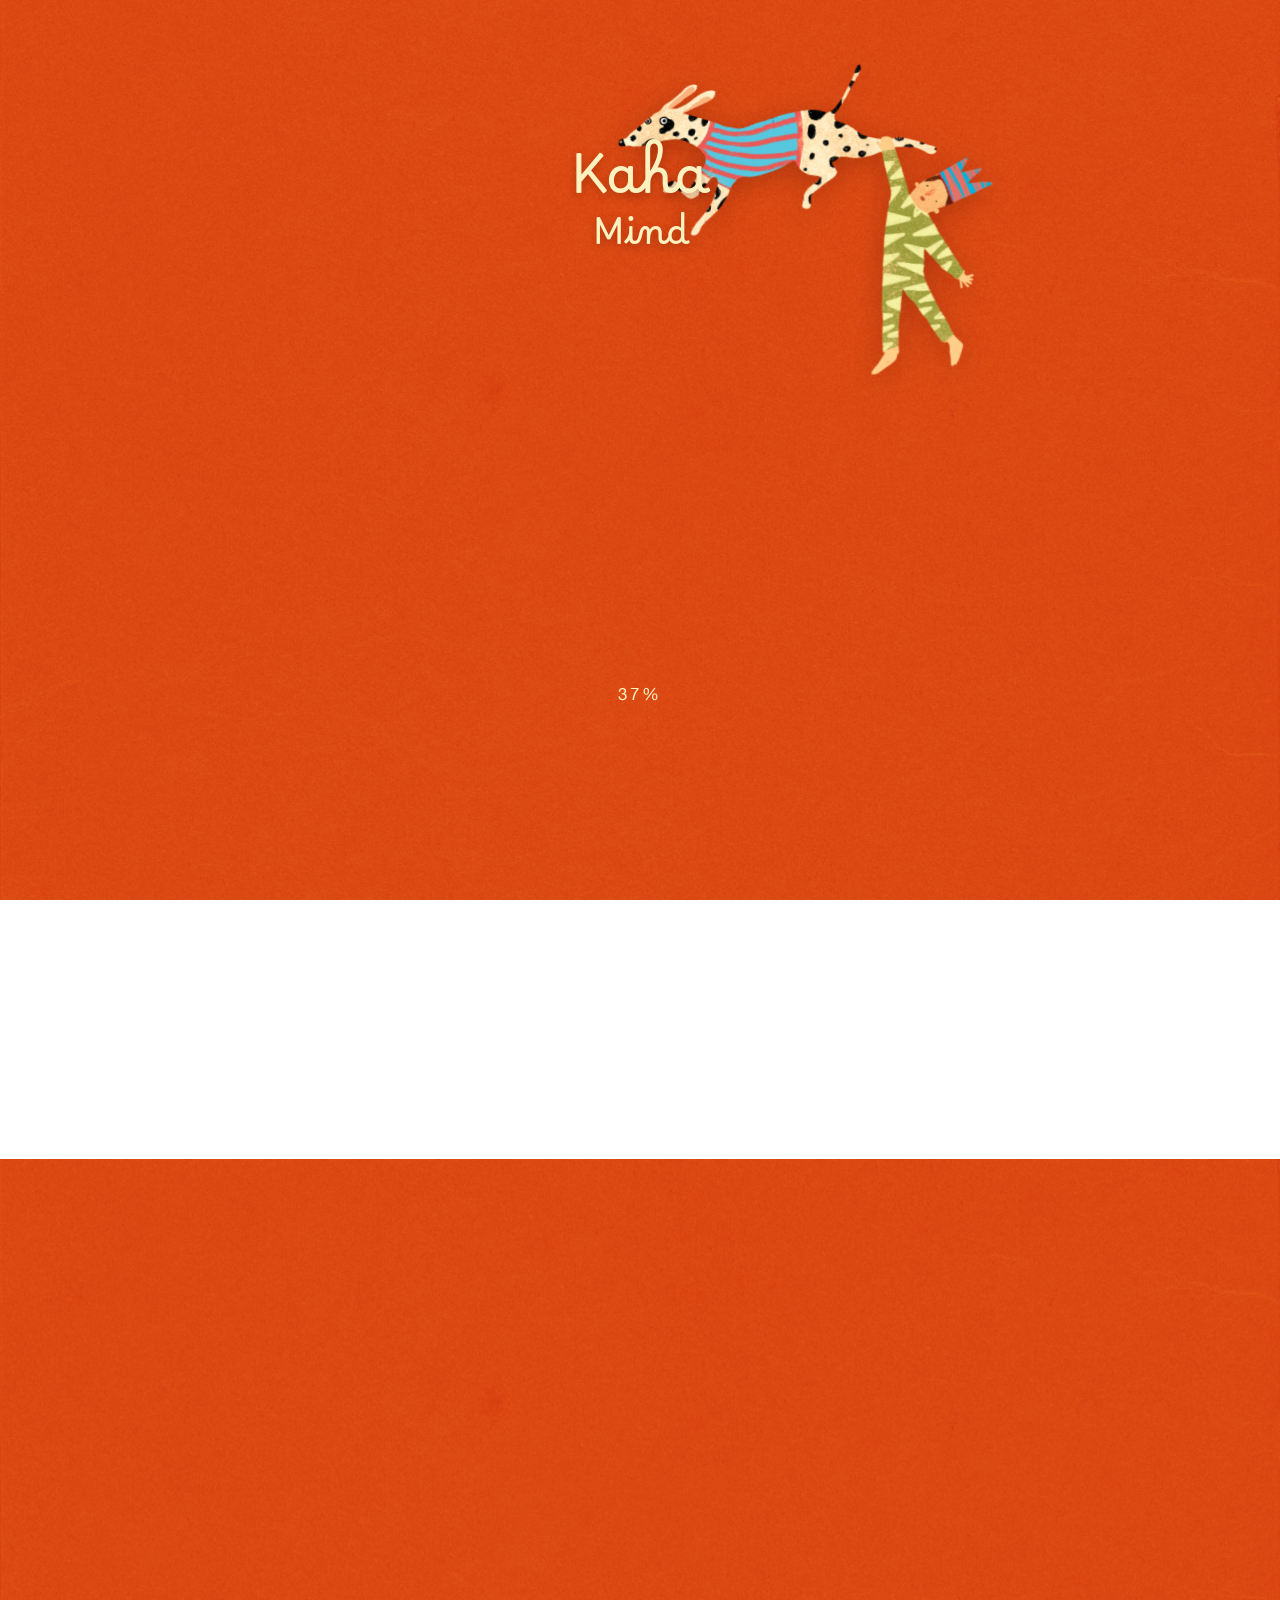
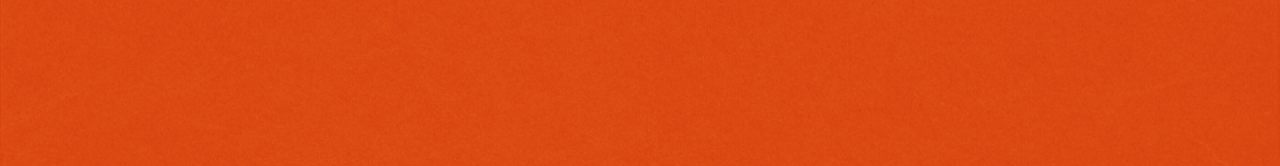
==== commit bc911f56: "Add files via upload" ====
--- a/index.html
+++ b/index.html
@@ -7,7 +7,7 @@
 <link rel="preconnect" href="https://fonts.googleapis.com">
 <link rel="preconnect" href="https://fonts.gstatic.com" crossorigin>
 <link rel="stylesheet" href="https://fonts.googleapis.com/css2?family=Borel&family=EB+Garamond:wght@400;500&display=swap">
-<link rel="stylesheet" href="styles.css?v=10">
+<link rel="stylesheet" href="styles.css?v=11">
 <script>document.documentElement.className += " js";</script>
 </head>
 <body class="home">
--- a/styles.css
+++ b/styles.css
@@ -3253,3 +3253,28 @@
 @media (prefers-reduced-motion: reduce) {
   .hero-mobile-art { opacity: 1; }
 }
+
+
+/* ------------------------------------------------------------
+   12.  Drop shadows on the loading screen
+
+   Both sit on the ember ground, so the shadow is a soft dark
+   one rather than a black one, which would read as a hard edge
+   against that colour.
+
+   The drifting piece uses filter: drop-shadow rather than
+   box-shadow, because box-shadow would draw a rectangle around
+   the file. drop-shadow follows the shape actually painted in
+   the PNG, so the shadow hugs the dog and the child.
+
+   Applies at every screen size.
+   ------------------------------------------------------------ */
+
+.loader-logo {
+  /* offset-x, offset-y, blur, colour */
+  text-shadow: 0 3px 10px rgba(90, 20, 0, 0.38);
+}
+
+.loader-dog {
+  filter: drop-shadow(0 6px 14px rgba(90, 20, 0, 0.34));
+}
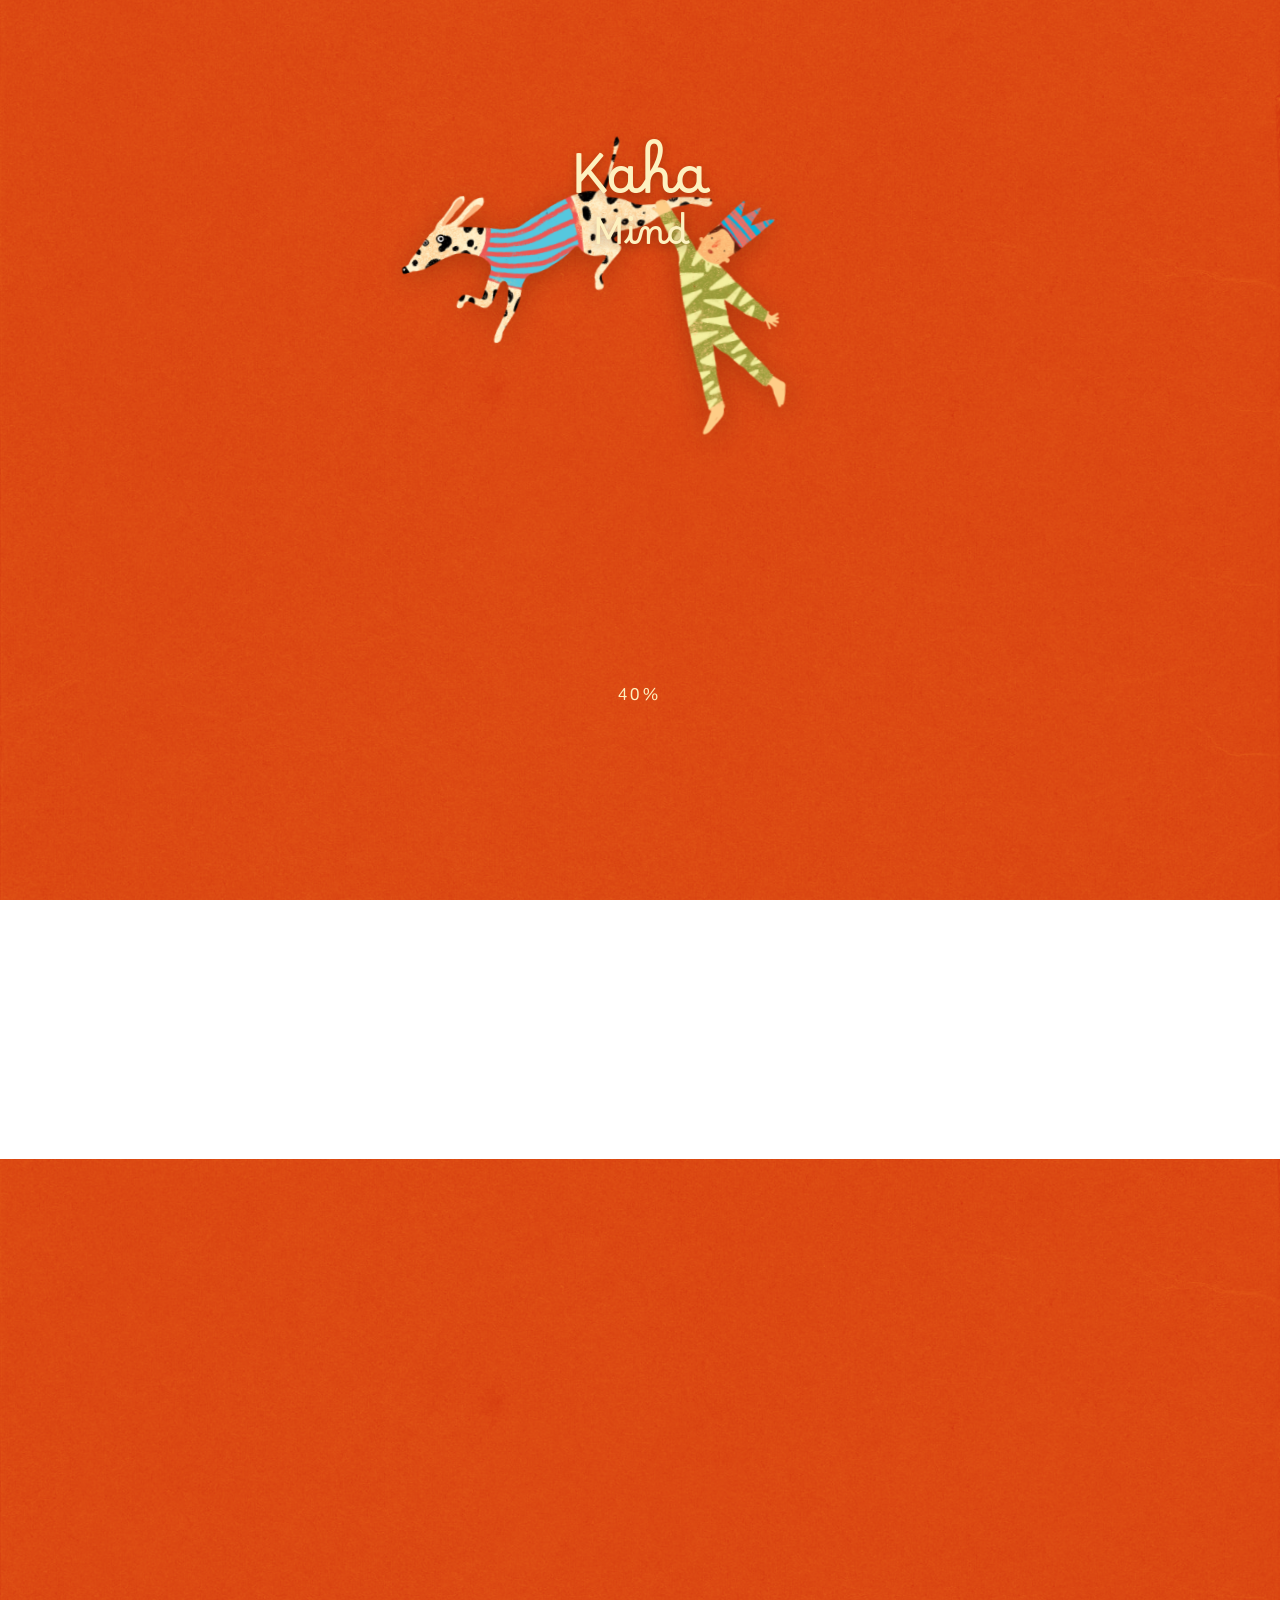
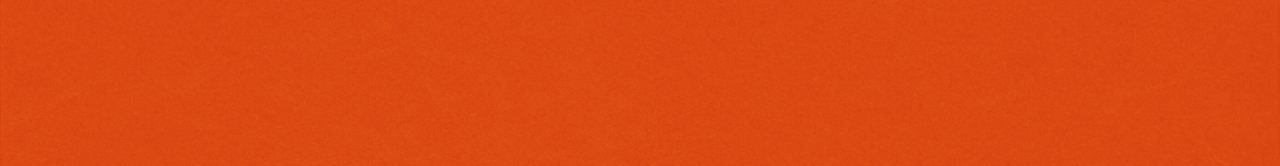
==== commit 02496a5b: "Add files via upload" ====
--- a/index.html
+++ b/index.html
@@ -96,19 +96,61 @@
          THE MOBILE HERO.
 
          On screens 640px and under the draggable collage above is
-         hidden and this panel takes its place: the crowd as one
-         flat illustration on an ochre ground, carrying the same
-         paper texture the footer uses.
-
-         Only one of the two is ever on screen, so nothing here can
-         reach the desktop composition.
-
-         Everything about it is set in styles.css section 11.14 -
-         look for .hero-mobile. The ochre is the --ochre variable
-         at the top of that section.
+         hidden and this panel takes its place.
+
+         It holds the same eighteen characters as the desktop
+         collage, but laid out for a tall screen. The box keeps the
+         proportions of the old flat picture (just_image.png), so it
+         sits in exactly the space that picture used to fill.
+
+         HOW TO MOVE A PIECE. Everything is in the style="" on each
+         line, and all four numbers are percentages of this box, so
+         they hold at every phone width:
+
+           left    how far from the left edge
+           top     how far down from the top
+           width   how wide the piece is drawn
+           --rot   which way up it is, in degrees.
+                   Positive turns it clockwise, negative
+                   anticlockwise. 0deg is the file as drawn.
+           --flip  which way it faces.
+                   1 is the file as drawn, -1 mirrors it.
+           --wob   how much it wobbles, 1 being the normal amount.
+                   0.5 is half as much, 0 holds it still.
+                   Leave it off and it wobbles the normal amount.
+
+         --rot and --flip work together the way you would expect: a
+         piece is mirrored first and then turned, so changing --flip
+         will not send the rotation the wrong way.
+
+         The pieces are drawn in the order they are listed, so a
+         line further down sits on top of the ones above it. To pull
+         a piece to the front, move its line lower in the list.
+
+         Everything else about the panel is in styles.css section
+         11.14 - look for .hero-mobile.
          --------------------------------------------------------- -->
     <section class="hero-mobile" aria-label="Illustrated crowd">
-      <img class="hero-mobile-art" src="just_image.png" alt="">
+      <div class="hero-mobile-collage">
+        <img class="m-art" src="art_11.png" alt="" style="left:4.6%;  top:5.9%;  width:46.5%; --rot:0deg;     --flip:-1;">
+        <img class="m-art" src="art_5.png"  alt="" style="left:57.3%; top:0.0%;  width:31.0%; --rot:0deg;     --flip:1;">
+        <img class="m-art" src="art_9.png"  alt="" style="left:19.8%; top:21.8%; width:31.7%; --rot:10deg;    --flip:1;">
+        <img class="m-art" src="art_17.png" alt="" style="left:48.6%; top:24.8%; width:23.9%; --rot:67.5deg;  --flip:1;">
+        <img class="m-art" src="art_12.png" alt="" style="left:62.3%; top:17.9%; width:32.0%; --rot:0deg;     --flip:1;">
+        <img class="m-art" src="art_6.png"  alt="" style="left:37.6%; top:33.9%; width:12.5%; --rot:120deg;   --flip:1;">
+        <img class="m-art" src="art_7.png"  alt="" style="left:4.4%;  top:34.0%; width:12.2%; --rot:-30deg;   --flip:1;">
+        <img class="m-art" src="art_2.png"  alt="" style="left:16.7%; top:36.4%; width:23.2%; --rot:0deg;     --flip:1;">
+        <img class="m-art" src="art_10.png" alt="" style="left:65.1%; top:44.1%; width:28.6%; --rot:-7.5deg;  --flip:1;">
+        <img class="m-art" src="art_15.png" alt="" style="left:1.5%;  top:47.4%; width:19.3%; --rot:0deg;     --flip:-1;">
+        <img class="m-art" src="art_4.png"  alt="" style="left:88.3%; top:52.0%; width:12.0%; --rot:2.5deg;   --flip:1;">
+        <img class="m-art" src="art_18.png" alt="" style="left:23.8%; top:50.7%; width:62.8%; --rot:0deg;     --flip:1;">
+        <img class="m-art" src="art_14.png" alt="" style="left:9.6%;  top:60.3%; width:29.6%; --rot:0deg;     --flip:-1;">
+        <img class="m-art" src="art_1.png"  alt="" style="left:67.2%; top:62.0%; width:21.6%; --rot:0deg;     --flip:1;">
+        <img class="m-art" src="art_3.png"  alt="" style="left:82.0%; top:66.7%; width:14.0%; --rot:0deg;     --flip:-1;">
+        <img class="m-art" src="art_8.png"  alt="" style="left:29.4%; top:77.2%; width:33.3%; --rot:-25deg;   --flip:1;">
+        <img class="m-art" src="art_16.png" alt="" style="left:60.4%; top:78.4%; width:18.8%; --rot:0deg;     --flip:1;">
+        <img class="m-art" src="art_13.png" alt="" style="left:69.7%; top:79.0%; width:13.2%; --rot:0deg;     --flip:1;">
+      </div>
     </section>
 
     <!-- ---------------------------------------------------------
--- a/styles.css
+++ b/styles.css
@@ -3115,17 +3115,23 @@
 /* ------------------------------------------------------------
    11.14  The mobile hero
 
-   Under 640px the draggable collage is replaced by a single flat
-   illustration on the page's own paper white. The header stays as
-   it is on every other page: black wordmark, black burger, in
-   normal flow above the picture.
-
-   As the loading screen lifts, the picture fades up and turns
-   once on the spot over two seconds, then settles into a slow
-   tilt that never stops. The turn ends on 360 degrees and the
-   tilt starts at 0, which is the same face, so the hand-over is
-   seamless; the turn also eases out rather than stopping dead,
-   so the movement never jolts.
+   Under 640px the draggable collage is replaced by this panel: the
+   same eighteen characters, laid out for a tall screen on the
+   page's own paper white. The header stays as it is on every other
+   page: black wordmark, black burger, in normal flow above.
+
+   The box keeps the proportions of the flat picture this panel
+   used to hold, so it occupies exactly the same space on the page.
+
+   Each piece is placed by the left / top / width on its own line
+   in index.html, and turned and mirrored by the --rot and --flip
+   on that same line. Nothing here needs editing to move a piece
+   around; this file only decides how they wobble.
+
+   As the loading screen lifts the pieces fade up a few at a time,
+   then settle into a slow drift that never stops. Nothing here is
+   draggable: the drag script only ever looks inside #collage, so
+   the desktop composition and this one cannot reach each other.
    ------------------------------------------------------------ */
 
 /* off everywhere by default, so it can never appear on desktop */
@@ -3140,12 +3146,12 @@
     display: block;
     position: relative;
 
-    /* THE NUDGE LEFT. The file carries 42px of empty space down
-       its left edge and none down its right, so centring the file
-       leaves the drawing itself sitting right of centre. Taking
-       that much off the left padding and adding it to the right
-       puts the drawing on the middle of the screen. Raise it to
-       move further left, set it to 0 to turn it off. */
+    /* THE NUDGE LEFT. The layout carries a little empty space down
+       its left edge and none down its right, so centring the box
+       leaves the drawing sitting right of centre. Taking this much
+       off the left padding and adding it to the right puts the
+       drawing on the middle of the screen. Raise it to move
+       further left, set it to 0 to turn it off. */
     --nudge: 1.5%;
 
     /* space around the picture: top, right, bottom, left */
@@ -3153,14 +3159,40 @@
              var(--space-md) calc(6% - var(--nudge));
   }
 
-  .hero-mobile-art {
-    display: block;
+  /* THE BOX THE PIECES LIVE IN.
+
+     Its shape is fixed by aspect-ratio, which is what lets every
+     left / top / width in index.html be a percentage: the box
+     keeps these proportions at every phone width, so the layout
+     scales as one piece and never reflows.
+
+     Change the two numbers to make the panel taller or shorter,
+     but the pieces are placed against this shape, so they will
+     need moving afterwards. */
+  .hero-mobile-collage {
+    position: relative;
     width: 100%;
+    aspect-ratio: 1223 / 1733;
+  }
+
+  .m-art {
+    /* the three knobs each piece can override on its own line in
+       index.html. these are the fallbacks, used when a line
+       leaves one out. */
+    --rot: 0deg;   /* which way up: positive turns clockwise */
+    --flip: 1;     /* which way it faces: -1 mirrors it */
+    --wob: 1;      /* how much it drifts: 0 holds it still */
+
+    position: absolute;
     height: auto;
     transform-origin: 50% 50%;
-
-    /* HOW BIG THE SWELL GETS. 0.07 is seven per cent. */
-    --pop: 0.07;
+    user-select: none;
+    -webkit-user-drag: none;
+    pointer-events: none;
+
+    /* the resting pose, used before the animation starts and
+       whenever it never runs at all */
+    transform: rotate(var(--rot)) scaleX(var(--flip));
 
     /* hidden until the loading screen hands over */
     opacity: 0;
@@ -3168,90 +3200,87 @@
 
   /* body.is-loaded is set the moment the loader lifts, and also
      straight away on a repeat visit when the loader is skipped */
-  .is-loaded .hero-mobile-art {
+  .is-loaded .m-art {
     will-change: transform, opacity;
     animation:
-      /* FADE: how long the picture takes to appear */
-      hero-fade 1s ease-out both,
-
-      /* THE TURN: one full rotation, two seconds.
-         ease-out lets it slow into the tilt instead of stopping
-         dead, which is what makes the hand-over smooth. */
-      hero-spin 2s ease-out both,
-
-      /* THE TILT: runs for ever, starting the instant the turn
-         finishes. The 2s delay must match the turn's length above.
-         SPEED: a larger number makes it slower and calmer. */
-      hero-tilt 7s ease-in-out 2s infinite,
-
-      /* THE SWELL, inside the turn rather than after it: it grows
-         through the turn's last half-second, is at its largest at
-         1.95s while the turn is still finishing, and has settled
-         back by 2.4s as the tilt takes over.
-         Start 1.5s, run 0.9s, so the peak lands at 1.95s , just
-         before the turn's 2s. SIZE is the --pop value below. */
-      hero-pop 0.9s linear 1.5s both;
-  }
-
-  /* the tilt is listed last, so from 2s onwards it takes over the
-     transform from the turn on its own */
-
-  @keyframes hero-fade {
+      /* FADE: how long each piece takes to appear */
+      m-art-in 0.7s ease-out both,
+
+      /* THE DRIFT: runs for ever. A larger number is slower and
+         calmer. Both are overridden per piece just below. */
+      m-art-wobble 7s ease-in-out infinite;
+  }
+
+  @keyframes m-art-in {
     from { opacity: 0; }
     to   { opacity: 1; }
   }
 
-  @keyframes hero-spin {
-    from { transform: perspective(900px) rotateY(0deg); }
-    to   { transform: perspective(900px) rotateY(360deg); }
-  }
-
-  /* THE SWELL.
-
-     The steps below trace a smooth bell rather than going up,
-     stopping, and coming down. A three step version eases into
-     the peak and out of it again, which leaves a tiny hesitation
-     at the top; running many steps on a linear timing means the
-     size is always changing at a rate that itself changes
-     smoothly, so there is no hitch anywhere in it.
-
-     Only --pop needs editing: it is the height of the swell,
-     0.07 being seven per cent. The fractions are the curve and
-     stay as they are. */
-  @keyframes hero-pop {
-    0%,   100% { scale: 1; }
-    10%,   90% { scale: calc(1 + var(--pop) * 0.095); }
-    20%,   80% { scale: calc(1 + var(--pop) * 0.345); }
-    30%,   70% { scale: calc(1 + var(--pop) * 0.655); }
-    40%,   60% { scale: calc(1 + var(--pop) * 0.905); }
-    50%       { scale: calc(1 + var(--pop)); }
-  }
-
-  /* THE AMOUNT OF TILT. Raise the deg numbers for a stronger
-     lean, lower them for something subtler. */
-  @keyframes hero-tilt {
+  /* THE DRIFT ITSELF.
+
+     Every frame restates rotate(var(--rot)) and
+     scaleX(var(--flip)), so a piece keeps the orientation set on
+     its line in index.html the whole way round: the drift is added
+     on top of it rather than replacing it.
+
+     THE AMOUNT OF DRIFT. Raise the deg numbers for a stronger
+     lean, lower them for something subtler. Multiplying by --wob
+     lets one piece be calmer than the rest without touching
+     these. */
+  @keyframes m-art-wobble {
     0%, 100% {
-      transform: perspective(900px) rotateY(0deg) rotateX(0deg) rotate(0deg);
+      transform: perspective(700px)
+                 rotate(var(--rot))
+                 rotateX(0deg) rotateY(0deg)
+                 scaleX(var(--flip));
     }
     25% {
-      transform: perspective(900px) rotateY(6deg) rotateX(-3.2deg) rotate(0.9deg);
+      transform: perspective(700px)
+                 rotate(calc(var(--rot) + (1.4deg * var(--wob))))
+                 rotateX(calc(-5deg * var(--wob))) rotateY(calc(9deg * var(--wob)))
+                 scaleX(var(--flip));
     }
     50% {
-      transform: perspective(900px) rotateY(0deg) rotateX(2.6deg) rotate(0deg);
+      transform: perspective(700px)
+                 rotate(var(--rot))
+                 rotateX(calc(4deg * var(--wob))) rotateY(0deg)
+                 scaleX(var(--flip));
     }
     75% {
-      transform: perspective(900px) rotateY(-6deg) rotateX(-2deg) rotate(-0.9deg);
+      transform: perspective(700px)
+                 rotate(calc(var(--rot) - (1.4deg * var(--wob))))
+                 rotateX(calc(-3deg * var(--wob))) rotateY(calc(-9deg * var(--wob)))
+                 scaleX(var(--flip));
     }
   }
 
+  /* Two numbers on each line, because two animations are running:
+     the first is the fade, the second is the drift.
+
+     FADE DELAY (first number) staggers the arrival, so the crowd
+     appears a few at a time rather than all at once.
+
+     DRIFT LENGTH and DRIFT OFFSET (second numbers) are deliberately
+     mismatched, and the offsets are negative so every piece starts
+     mid-drift. Together that means no two pieces ever move in
+     step. */
+  .is-loaded .m-art:nth-child(6n + 1) { animation-duration: 0.7s, 6.2s; animation-delay: 0.00s, -0.4s; }
+  .is-loaded .m-art:nth-child(6n + 2) { animation-duration: 0.7s, 7.6s; animation-delay: 0.06s, -1.9s; }
+  .is-loaded .m-art:nth-child(6n + 3) { animation-duration: 0.7s, 8.4s; animation-delay: 0.12s, -3.1s; }
+  .is-loaded .m-art:nth-child(6n + 4) { animation-duration: 0.7s, 6.8s; animation-delay: 0.18s, -2.3s; }
+  .is-loaded .m-art:nth-child(6n + 5) { animation-duration: 0.7s, 9.1s; animation-delay: 0.24s, -0.9s; }
+  .is-loaded .m-art:nth-child(6n + 6) { animation-duration: 0.7s, 7.1s; animation-delay: 0.30s, -4.2s; }
+
   /* nothing should be invisible if the animations never run */
-  .no-js .hero-mobile-art { opacity: 1; }
+  .no-js .m-art { opacity: 1; }
 }
 
 /* Reduce Motion switches every animation off, and the fade is an
-   animation, so the picture is given its opacity back directly. */
+   animation, so the pieces are given their opacity back directly.
+   The resting transform on .m-art still holds, so they keep the
+   orientation set on their lines; they simply stop drifting. */
 @media (prefers-reduced-motion: reduce) {
-  .hero-mobile-art { opacity: 1; }
+  .m-art { opacity: 1; }
 }
 
 
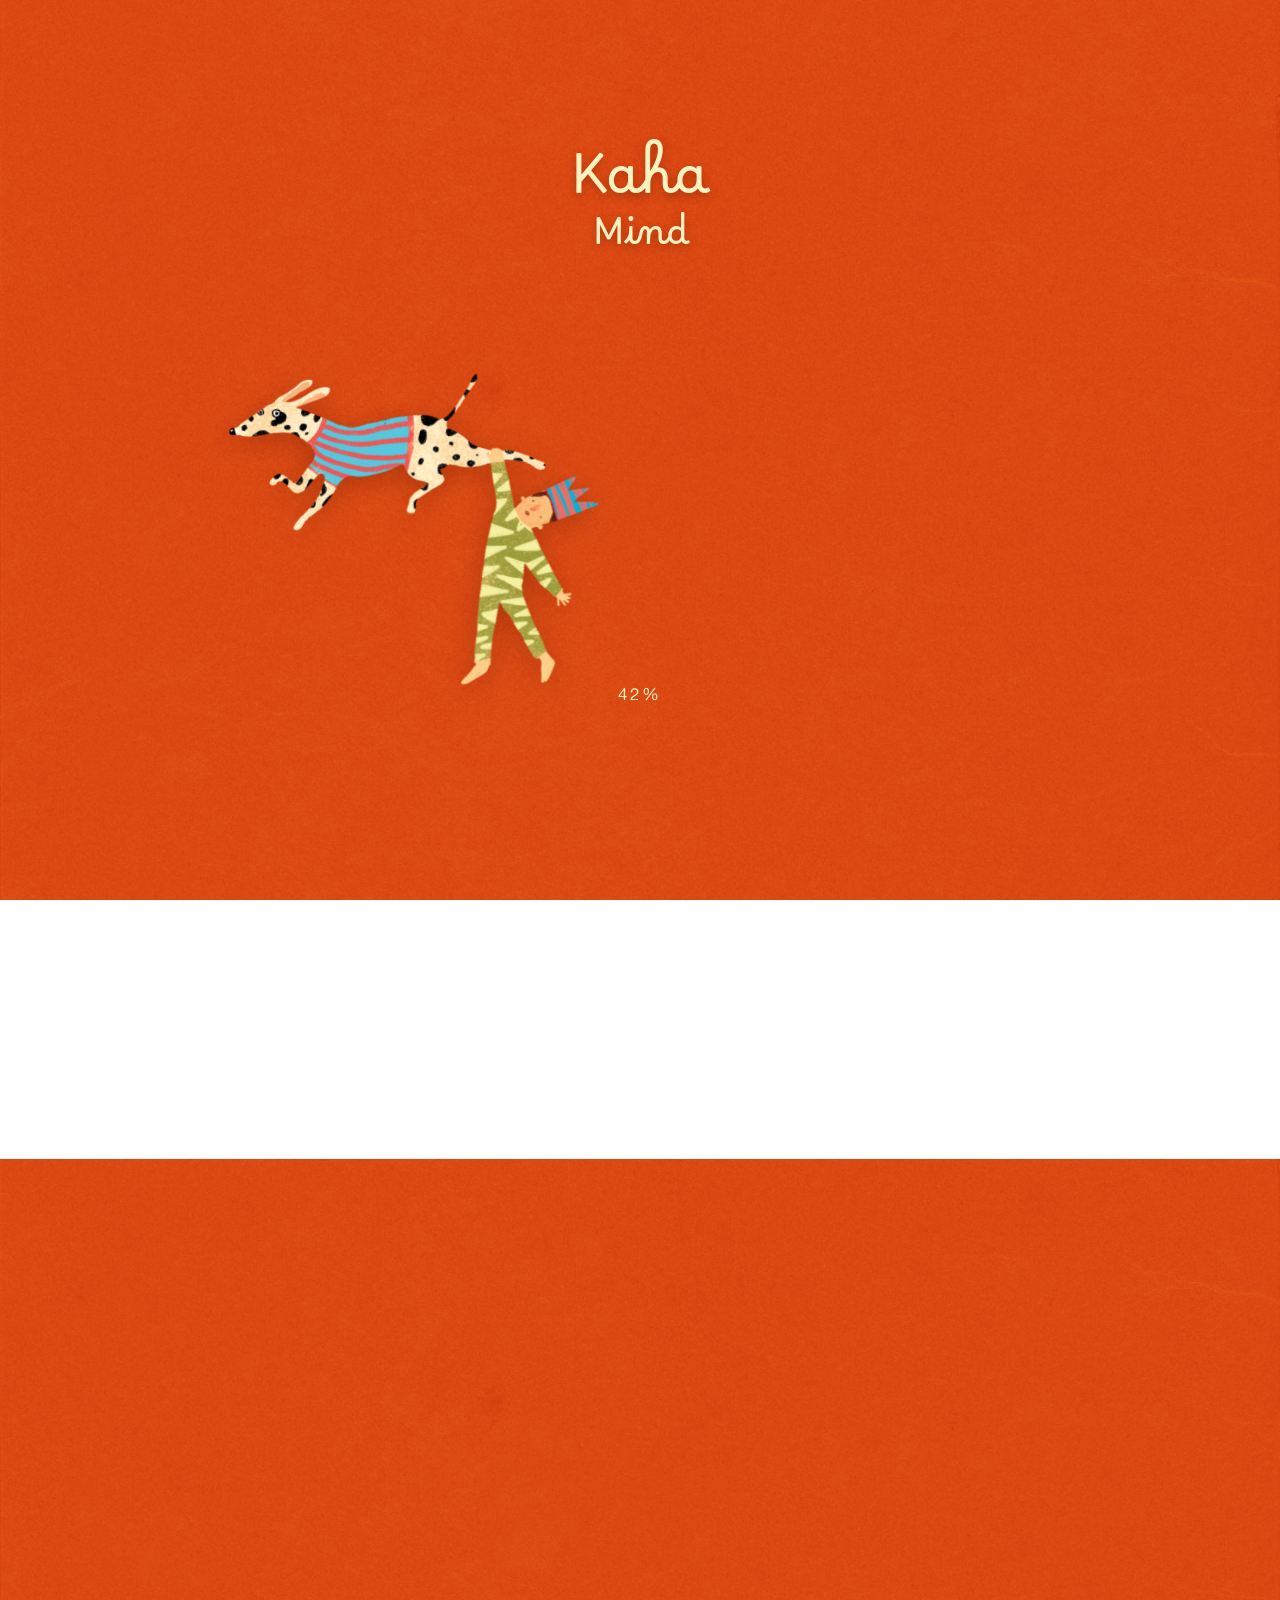
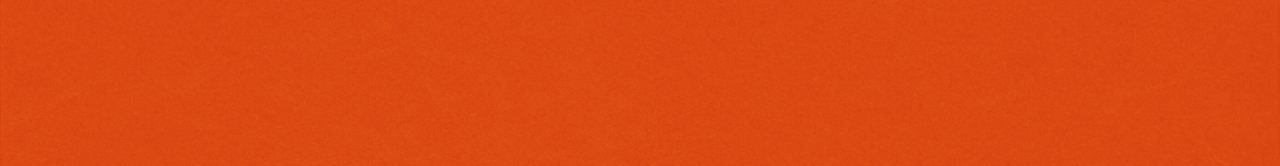
==== commit 04316b5f: "Add files via upload" ====
--- a/index.html
+++ b/index.html
@@ -150,6 +150,19 @@
         <img class="m-art" src="art_8.png"  alt="" style="left:29.4%; top:77.2%; width:33.3%; --rot:-25deg;   --flip:1;">
         <img class="m-art" src="art_16.png" alt="" style="left:60.4%; top:78.4%; width:18.8%; --rot:0deg;     --flip:1;">
         <img class="m-art" src="art_13.png" alt="" style="left:69.7%; top:79.0%; width:13.2%; --rot:0deg;     --flip:1;">
+
+        <!-- The wordmark, sitting in the clear space at the centre.
+             It is not an art piece, so it does not wobble: it holds
+             still while the crowd drifts around it.
+
+             It is placed by its own middle rather than its corner,
+             so left and top below are where the centre of the logo
+             lands. Nudge those two to move it; --logo-size in
+             styles.css section 11.14 sets how big it is. -->
+        <p class="hero-mobile-wordmark" style="left:51.9%; top:45.2%;">
+          <span class="hero-mobile-kaha">Kaha</span>
+          <span class="hero-mobile-mind">Mind</span>
+        </p>
       </div>
     </section>
 
--- a/styles.css
+++ b/styles.css
@@ -3236,20 +3236,20 @@
     }
     25% {
       transform: perspective(700px)
-                 rotate(calc(var(--rot) + (1.4deg * var(--wob))))
-                 rotateX(calc(-5deg * var(--wob))) rotateY(calc(9deg * var(--wob)))
+                 rotate(calc(var(--rot) + (7deg * var(--wob))))
+                 rotateX(calc(-24deg * var(--wob))) rotateY(calc(44deg * var(--wob)))
                  scaleX(var(--flip));
     }
     50% {
       transform: perspective(700px)
                  rotate(var(--rot))
-                 rotateX(calc(4deg * var(--wob))) rotateY(0deg)
+                 rotateX(calc(19deg * var(--wob))) rotateY(0deg)
                  scaleX(var(--flip));
     }
     75% {
       transform: perspective(700px)
-                 rotate(calc(var(--rot) - (1.4deg * var(--wob))))
-                 rotateX(calc(-3deg * var(--wob))) rotateY(calc(-9deg * var(--wob)))
+                 rotate(calc(var(--rot) - (7deg * var(--wob))))
+                 rotateX(calc(-16deg * var(--wob))) rotateY(calc(-44deg * var(--wob)))
                  scaleX(var(--flip));
     }
   }
@@ -3271,8 +3271,59 @@
   .is-loaded .m-art:nth-child(6n + 5) { animation-duration: 0.7s, 9.1s; animation-delay: 0.24s, -0.9s; }
   .is-loaded .m-art:nth-child(6n + 6) { animation-duration: 0.7s, 7.1s; animation-delay: 0.30s, -4.2s; }
 
+  /* ---------- the wordmark in the middle ----------
+
+     It sits in the clear space the crowd leaves at the centre. It
+     is not a piece of art, so it is deliberately left out of the
+     wobble: it holds still while everything around it drifts.
+
+     left and top on its line in index.html are where the CENTRE of
+     the logo lands, not its corner - the translate below is what
+     shifts it back by half its own size. That means changing the
+     size never moves it off centre.
+
+     THE SIZE. --logo-size is the size of "Kaha"; "Mind" is set as
+     a fraction of it just below, the same way the wordmark works
+     everywhere else on the site. vw is a percentage of the screen
+     width, so the logo scales with the crowd around it. */
+  .hero-mobile-wordmark {
+    --logo-size: 6.2vw;
+
+    position: absolute;
+    transform: translate(-50%, -50%);
+    margin: 0;
+    display: flex;
+    flex-direction: column;
+    align-items: center;
+    text-align: center;
+    font-family: var(--script);
+    white-space: nowrap;
+    pointer-events: none;
+
+    /* fades up with the crowd, then simply stays put */
+    opacity: 0;
+  }
+
+  .is-loaded .hero-mobile-wordmark {
+    animation: m-art-in 0.7s ease-out 0.18s both;
+  }
+
+  .hero-mobile-kaha {
+    font-size: var(--logo-size);
+    line-height: 1;
+  }
+
+  /* HOW MUCH SMALLER "Mind" IS. 0.53 is a little over half the
+     size of "Kaha". Lower it to shrink "Mind" further. */
+  .hero-mobile-mind {
+    font-size: calc(var(--logo-size) * 0.53);
+    line-height: 1;
+    margin-top: 0.05em;
+  }
+
   /* nothing should be invisible if the animations never run */
-  .no-js .m-art { opacity: 1; }
+  .no-js .m-art,
+  .no-js .hero-mobile-wordmark { opacity: 1; }
 }
 
 /* Reduce Motion switches every animation off, and the fade is an
@@ -3280,7 +3331,8 @@
    The resting transform on .m-art still holds, so they keep the
    orientation set on their lines; they simply stop drifting. */
 @media (prefers-reduced-motion: reduce) {
-  .m-art { opacity: 1; }
+  .m-art,
+  .hero-mobile-wordmark { opacity: 1; }
 }
 
 
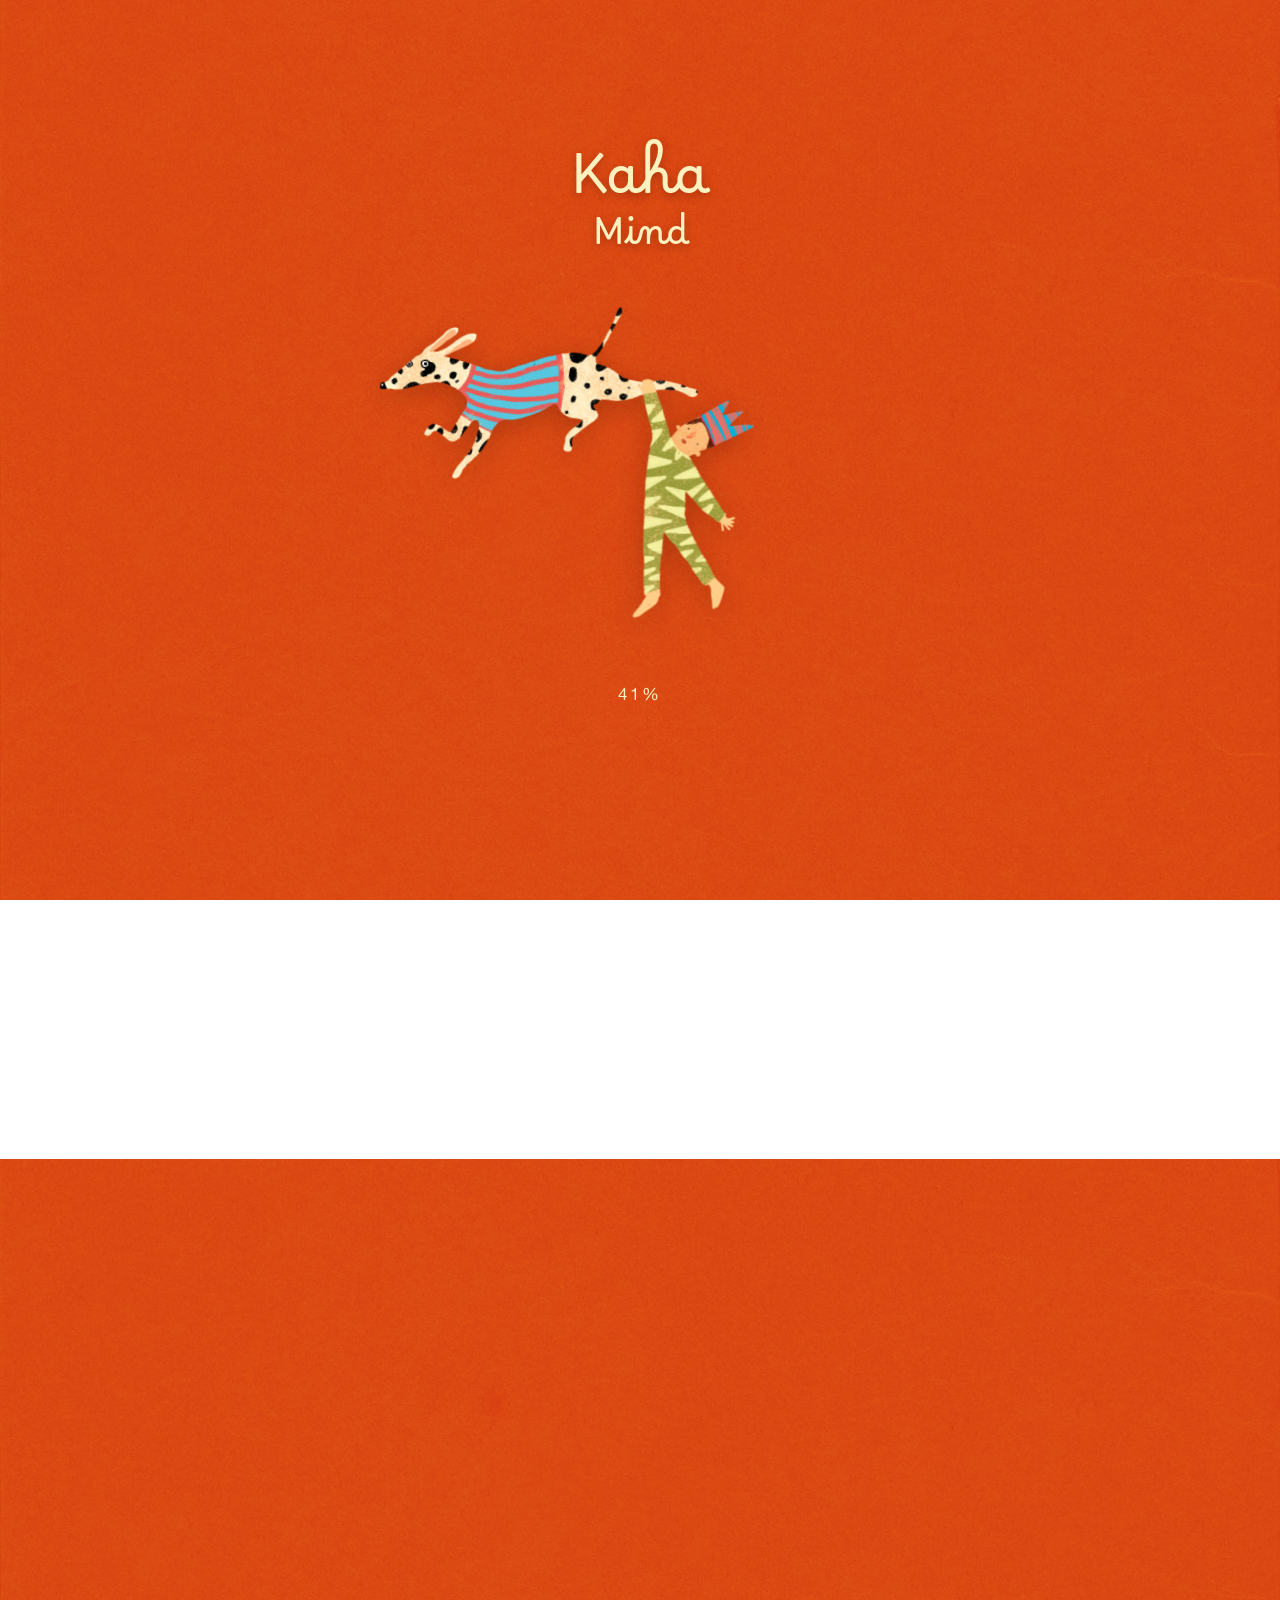
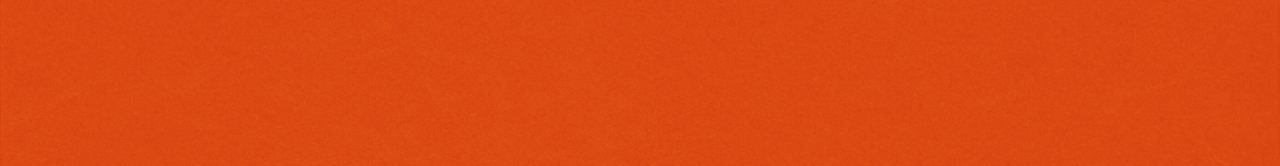
==== commit 4af9438d: "Add files via upload" ====
--- a/index.html
+++ b/index.html
@@ -151,18 +151,16 @@
         <img class="m-art" src="art_16.png" alt="" style="left:60.4%; top:78.4%; width:18.8%; --rot:0deg;     --flip:1;">
         <img class="m-art" src="art_13.png" alt="" style="left:69.7%; top:79.0%; width:13.2%; --rot:0deg;     --flip:1;">
 
-        <!-- The wordmark, sitting in the clear space at the centre.
+        <!-- The logo, sitting in the clear space at the centre.
              It is not an art piece, so it does not wobble: it holds
              still while the crowd drifts around it.
 
              It is placed by its own middle rather than its corner,
-             so left and top below are where the centre of the logo
-             lands. Nudge those two to move it; --logo-size in
-             styles.css section 11.14 sets how big it is. -->
-        <p class="hero-mobile-wordmark" style="left:51.9%; top:45.2%;">
-          <span class="hero-mobile-kaha">Kaha</span>
-          <span class="hero-mobile-mind">Mind</span>
-        </p>
+             so left and top are where the CENTRE of the logo lands.
+             That means changing width never knocks it off centre -
+             it grows and shrinks around the same point. -->
+        <img class="hero-mobile-logo" src="logo_art.png" alt="Kaha Mind"
+             style="left:51.9%; top:45.2%; width:14.7%;">
       </div>
     </section>
 
--- a/styles.css
+++ b/styles.css
@@ -3271,59 +3271,36 @@
   .is-loaded .m-art:nth-child(6n + 5) { animation-duration: 0.7s, 9.1s; animation-delay: 0.24s, -0.9s; }
   .is-loaded .m-art:nth-child(6n + 6) { animation-duration: 0.7s, 7.1s; animation-delay: 0.30s, -4.2s; }
 
-  /* ---------- the wordmark in the middle ----------
-
-     It sits in the clear space the crowd leaves at the centre. It
-     is not a piece of art, so it is deliberately left out of the
-     wobble: it holds still while everything around it drifts.
-
-     left and top on its line in index.html are where the CENTRE of
-     the logo lands, not its corner - the translate below is what
-     shifts it back by half its own size. That means changing the
-     size never moves it off centre.
-
-     THE SIZE. --logo-size is the size of "Kaha"; "Mind" is set as
-     a fraction of it just below, the same way the wordmark works
-     everywhere else on the site. vw is a percentage of the screen
-     width, so the logo scales with the crowd around it. */
-  .hero-mobile-wordmark {
-    --logo-size: 6.2vw;
-
+  /* ---------- the logo in the middle ----------
+
+     It sits in the clear space the crowd leaves at the centre, and
+     it is used here and nowhere else on the site. It is not a piece
+     of art, so it is deliberately left out of the wobble: it holds
+     still while everything around it drifts.
+
+     left, top and width are all on its line in index.html. left and
+     top are where the CENTRE of the logo lands, not its corner -
+     the translate below is what shifts it back by half its own
+     size, so changing the width never knocks it off centre. */
+  .hero-mobile-logo {
     position: absolute;
+    height: auto;
     transform: translate(-50%, -50%);
-    margin: 0;
-    display: flex;
-    flex-direction: column;
-    align-items: center;
-    text-align: center;
-    font-family: var(--script);
-    white-space: nowrap;
+    user-select: none;
+    -webkit-user-drag: none;
     pointer-events: none;
 
     /* fades up with the crowd, then simply stays put */
     opacity: 0;
   }
 
-  .is-loaded .hero-mobile-wordmark {
+  .is-loaded .hero-mobile-logo {
     animation: m-art-in 0.7s ease-out 0.18s both;
-  }
-
-  .hero-mobile-kaha {
-    font-size: var(--logo-size);
-    line-height: 1;
-  }
-
-  /* HOW MUCH SMALLER "Mind" IS. 0.53 is a little over half the
-     size of "Kaha". Lower it to shrink "Mind" further. */
-  .hero-mobile-mind {
-    font-size: calc(var(--logo-size) * 0.53);
-    line-height: 1;
-    margin-top: 0.05em;
   }
 
   /* nothing should be invisible if the animations never run */
   .no-js .m-art,
-  .no-js .hero-mobile-wordmark { opacity: 1; }
+  .no-js .hero-mobile-logo { opacity: 1; }
 }
 
 /* Reduce Motion switches every animation off, and the fade is an
@@ -3332,7 +3309,7 @@
    orientation set on their lines; they simply stop drifting. */
 @media (prefers-reduced-motion: reduce) {
   .m-art,
-  .hero-mobile-wordmark { opacity: 1; }
+  .hero-mobile-logo { opacity: 1; }
 }
 
 
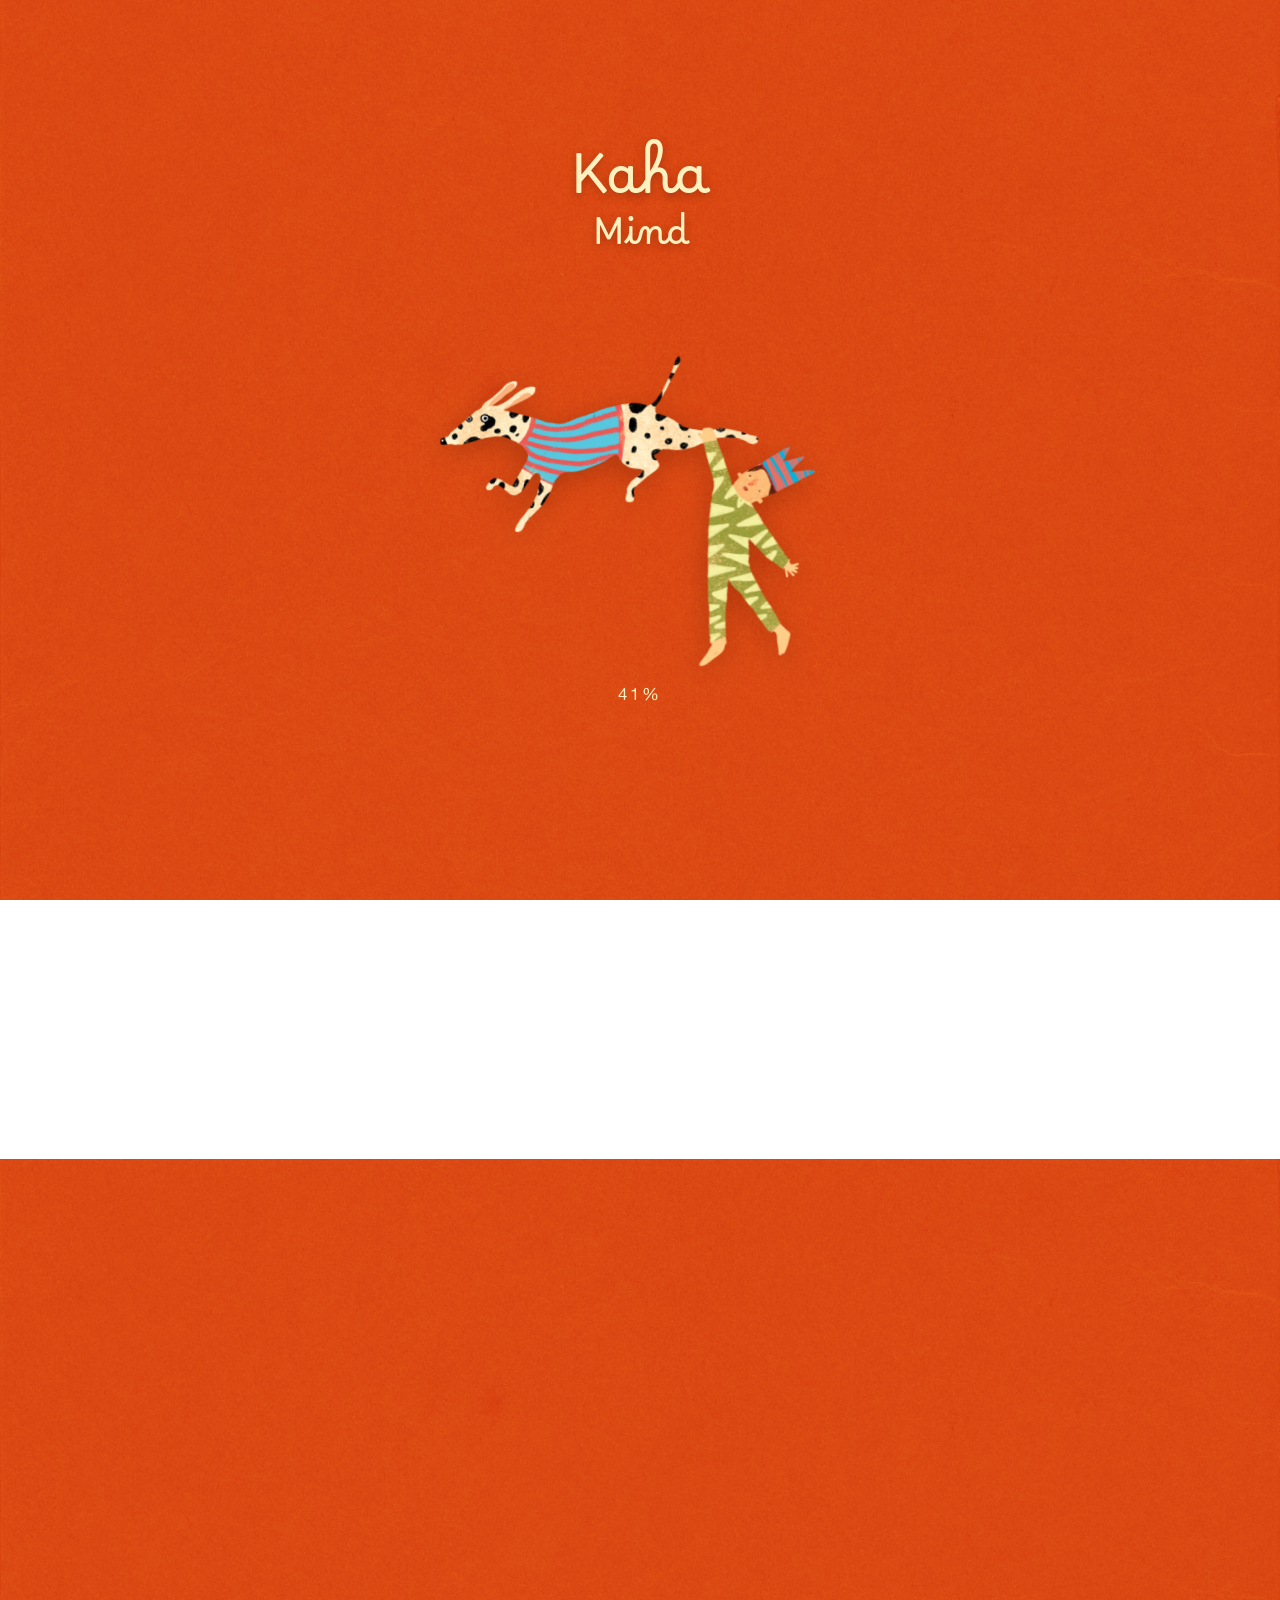
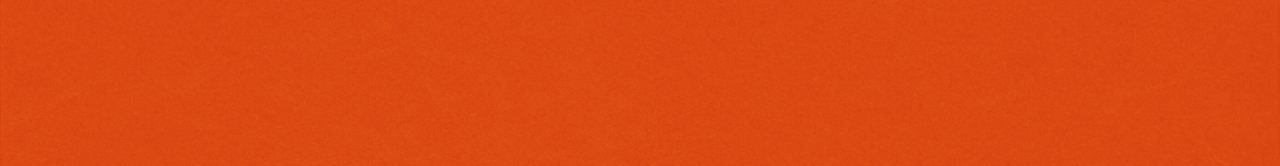
==== commit 8516c5aa: "Add files via upload" ====
--- a/index.html
+++ b/index.html
@@ -61,7 +61,6 @@
       <li><a href="faq.html">FAQs</a></li>
       <li><a href="edge.html">The Edge</a></li>
       <li><a href="workshops.html">Workshops</a></li>
-      <li><a href="contact.html">Book a session</a></li>
     </ul>
   </nav>
 
@@ -182,6 +181,15 @@
           <p data-reveal>You don&rsquo;t need the right words, or a reason good enough to justify reaching out. Come as you are, on the days you have it figured out and the days you dont. Whenever you&rsquo;re ready, we&rsquo;re here.</p>
         </div>
       </div>
+
+      <!-- Book a session, for small screens only.
+
+           On desktop the button lives in the header, so this one is
+           hidden by default and only switched on inside the mobile
+           breakpoint in styles.css - search for .home-intro-cta. -->
+      <div class="home-intro-cta" data-reveal>
+        <a class="pill pill-lg" href="contact.html">Book a session</a>
+      </div>
     </section>
   </main>
 
--- a/styles.css
+++ b/styles.css
@@ -182,6 +182,18 @@
 }
 
 .menu-toggle {
+  /* THE TWO NUMBERS THE CROSS IS BUILT FROM.
+
+     The bars fold into an X by sliding the top and bottom ones onto
+     the middle one and turning them. For the X to come out
+     symmetrical, that slide has to be exactly the distance between
+     one bar and the next: the height of a bar plus the gap under
+     it. Keeping both as variables means the slide below works
+     itself out from them, so changing the burger's proportions can
+     never knock the X crooked again. */
+  --bar-h: 2.5px;
+  --bar-gap: 7px;
+
   width: 34px;
   padding: 10px 0;
   margin-top: 6px;
@@ -191,26 +203,28 @@
   cursor: pointer;
   display: flex;
   flex-direction: column;
-  gap: 7px;
+  gap: var(--bar-gap);
 }
 
 .menu-toggle span {
   display: block;
-  height: 2.5px;
+  height: var(--bar-h);
   background: var(--ink);
   border-radius: 2px;
   transition: transform 0.28s ease, opacity 0.18s ease;
 }
 
-/* three bars fold into a cross while the menu is open */
+/* three bars fold into a cross while the menu is open.
+   The slide is worked out from the bar height and gap rather than
+   typed in, so the two strokes always meet at their middles. */
 .nav-cluster.is-open .menu-toggle span:nth-child(1) {
-  transform: translateY(9.5px) rotate(45deg);
+  transform: translateY(calc(var(--bar-h) + var(--bar-gap))) rotate(45deg);
 }
 .nav-cluster.is-open .menu-toggle span:nth-child(2) {
   opacity: 0;
 }
 .nav-cluster.is-open .menu-toggle span:nth-child(3) {
-  transform: translateY(-9.5px) rotate(-45deg);
+  transform: translateY(calc(-1 * (var(--bar-h) + var(--bar-gap)))) rotate(-45deg);
 }
 
 /* the dropdown itself , frosted glass rather than a solid card */
@@ -1618,7 +1632,25 @@
   .page-art { --page-art-size: 130px; }
   .service-block { padding: 0 8% var(--space-xl); }
   .edge-intro { padding: 0 8% var(--space-md); }
-  .edge-section { padding: 0 8% var(--space-lg); }
+  /* THE SPACE EITHER SIDE OF THE DIVIDING LINE.
+
+     Each section carries the rule on its own top edge, so the gap
+     above the line is set by the previous section's bottom padding
+     and the gap below it by the next section's top padding. The top
+     used to be 0, which is why the line sat right on the heading
+     while a full gap hung above it.
+
+     Setting both to the same value puts the line exactly halfway.
+     Change the two together to open the sections out; keep them
+     equal and the line stays centred. */
+  .edge-section { padding: var(--space-lg) 8% var(--space-lg); }
+
+  /* Paragraphs already drop their bottom margin when they end a
+     section, but a list does not: a section finishing on bullets
+     kept var(--space-md) underneath, adding to the padding above
+     the line and pushing it off centre again. This clears it, so
+     the gap above is the padding and nothing else. */
+  .edge-section-body > *:last-child { margin-bottom: 0; }
   .tab { padding: 8px 20px 10px; }
   .tab-row { gap: 8px; }
   .offer-grid { grid-template-columns: 1fr; }
@@ -1839,6 +1871,12 @@
 
 /* the burger only exists on small screens */
 .home-menu-toggle { display: none; }
+
+/* Book a session under the home page copy. Small screens only: the
+   header keeps its own button on desktop, and the mobile dropdown
+   no longer carries one, so this is where it lives on a phone.
+   Switched on inside the mobile breakpoint further down. */
+.home-intro-cta { display: none; }
 
 .mobile-nav { display: none; }
 
@@ -2069,9 +2107,35 @@
   margin-top: calc(var(--footer-art-size) / -3.2);
   transform-origin: 50% 50%;
 
+  /* THE DROP SHADOW under the flying piece.
+
+     drop-shadow rather than box-shadow, because box-shadow would
+     draw a rectangle around the file; drop-shadow follows the shape
+     actually painted in the PNG, so it hugs the dog and the child.
+
+     Both numbers are worked out from --footer-art-size, so the
+     shadow stays in proportion at every screen size on its own -
+     there is nothing to set per breakpoint. Raise 0.03 to drop the
+     shadow further below the piece, raise 0.05 to soften it, and
+     raise 0.22 to darken it. */
+  filter: drop-shadow(0 calc(var(--footer-art-size) * 0.03)
+                        calc(var(--footer-art-size) * 0.05)
+                        rgba(0, 0, 0, 0.22));
+
   /* crosses the full width of the footer, turning at each edge,
      and fades in with the rest of the page */
   animation: footer-fly var(--fly-time) linear infinite;
+}
+
+/* The generic .art rules give every piece a smaller shadow on hover
+   and while held, and those would otherwise replace the one above.
+   These two keep the footer piece's own shadow, just a little
+   stronger, so it never shrinks when the cursor reaches it. */
+.footer-art:hover,
+.footer-art.is-held {
+  filter: drop-shadow(0 calc(var(--footer-art-size) * 0.04)
+                        calc(var(--footer-art-size) * 0.07)
+                        rgba(0, 0, 0, 0.28));
 }
 
 /* how far it travels each way, and how long a full round trip takes.
@@ -2186,13 +2250,30 @@
   .mobile-nav ul { margin: 0; padding: 0; list-style: none; }
   .mobile-nav li { font-family: var(--sans); font-size: var(--fs-topnav); line-height: 2.1; }
 
-  .nav-open .home-menu-toggle span:nth-child(1) { transform: translateY(9.5px) rotate(45deg); }
+  /* Same cross, same sums. This used to be a flat 9.5px, which was
+     right while the bars sat 7px apart but not once the small-screen
+     rule pulled the gap in to 6px: the two strokes then crossed a
+     little past their middles, leaving four stub ends poking out
+     instead of a clean X. */
+  .nav-open .home-menu-toggle span:nth-child(1) { transform: translateY(calc(var(--bar-h) + var(--bar-gap))) rotate(45deg); }
   .nav-open .home-menu-toggle span:nth-child(2) { opacity: 0; }
-  .nav-open .home-menu-toggle span:nth-child(3) { transform: translateY(-9.5px) rotate(-45deg); }
+  .nav-open .home-menu-toggle span:nth-child(3) { transform: translateY(calc(-1 * (var(--bar-h) + var(--bar-gap)))) rotate(-45deg); }
 
   .collage { aspect-ratio: 1200 / 950; margin-left: 6%; margin-right: 6%; }
 
   .home-intro { padding: var(--space-lg) 6% var(--space-xl); }
+
+  /* THE BOOK A SESSION BUTTON under the home page text.
+
+     flex-start rather than center keeps it lined up with the left
+     edge of the paragraphs above it. Change it to center to sit the
+     button in the middle of the screen instead, and change
+     margin-top to set how far it drops below the last paragraph. */
+  .home-intro-cta {
+    display: flex;
+    justify-content: flex-start;
+    margin-top: var(--space-lg);
+  }
   .home-intro .intro-inner { grid-template-columns: 1fr 1fr; gap: var(--space-lg); }
   .home-intro .intro-col:last-child { grid-column: 1 / -1; }
 
@@ -2527,7 +2608,7 @@
     min-height: 44px;      /* a comfortable thumb target */
     margin-top: 0;
     padding: 12px 0;
-    gap: 6px;
+    --bar-gap: 6px;        /* the cross re-measures itself from this */
   }
 
   /* if the list is ever taller than the screen it scrolls
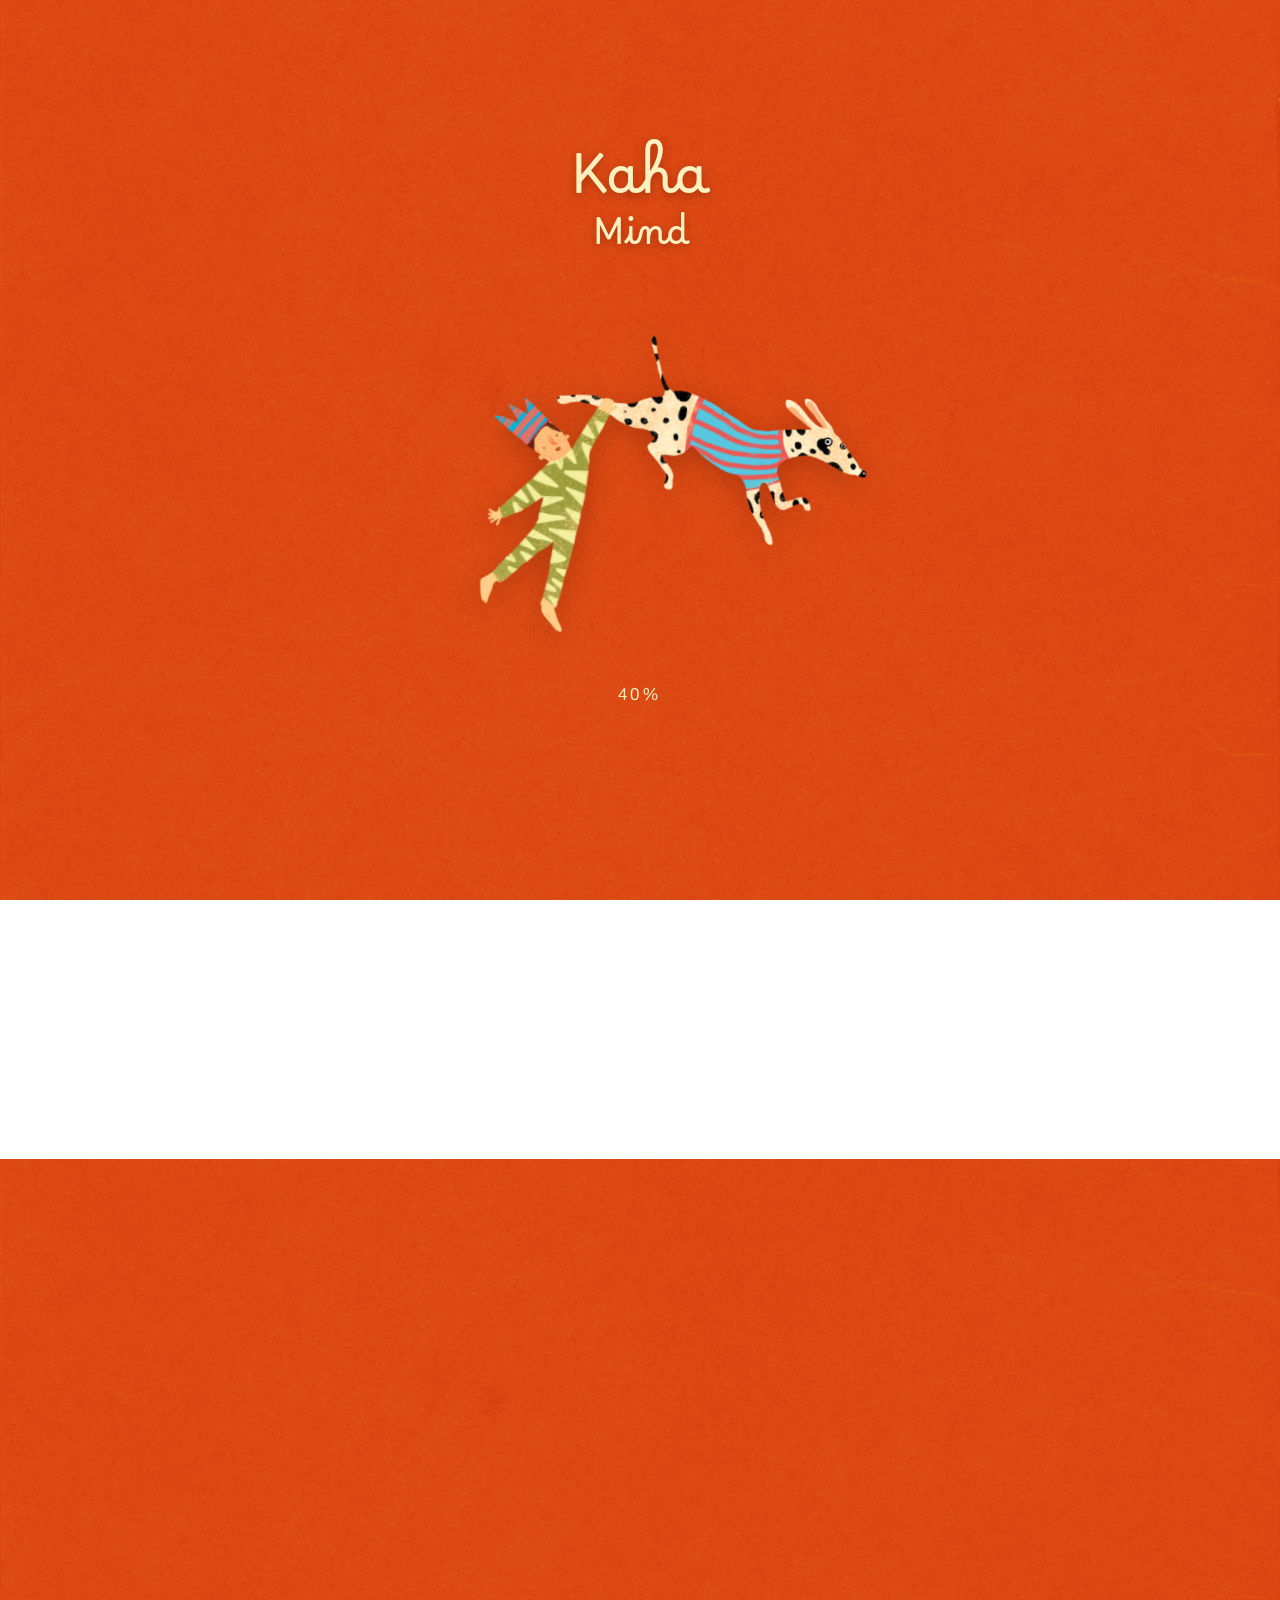
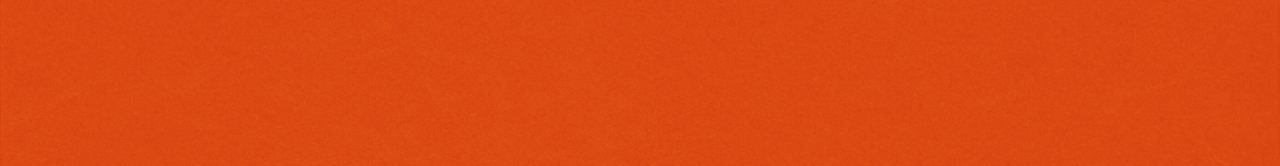
==== commit 8bb380bf: "Add files via upload" ====
--- a/index.html
+++ b/index.html
@@ -169,7 +169,7 @@
     <section class="home-intro">
       <div class="intro-inner">
         <div class="intro-col">
-          <p class="lead" data-reveal>We care about how you&rsquo;re doing. If you dont feel good, we dont feel good.</p>
+          <p class="lead" data-reveal>We care about how you&rsquo;re doing. If you don't feel good, we don't feel good.</p>
           <p data-reveal>So we built a space that feels warm, approachable, and actually supportive, whether you&rsquo;re having the worst week of your life or you just need someone to talk to.</p>
         </div>
 
@@ -178,7 +178,7 @@
         </div>
 
         <div class="intro-col">
-          <p data-reveal>You don&rsquo;t need the right words, or a reason good enough to justify reaching out. Come as you are, on the days you have it figured out and the days you dont. Whenever you&rsquo;re ready, we&rsquo;re here.</p>
+          <p data-reveal>You don&rsquo;t need the right words, or a reason good enough to justify reaching out. Come as you are, on the days you have it figured out and the days you don't. Whenever you&rsquo;re ready, we&rsquo;re here.</p>
         </div>
       </div>
 
--- a/styles.css
+++ b/styles.css
@@ -221,7 +221,15 @@
   transform: translateY(calc(var(--bar-h) + var(--bar-gap))) rotate(45deg);
 }
 .nav-cluster.is-open .menu-toggle span:nth-child(2) {
+  /* The middle bar has to vanish for the X to be clean. Fading it
+     out is not enough on its own: if a browser ignores the fade for
+     any reason the bar is still full width, and because the two
+     crossed strokes only cover the middle of it, its two rounded
+     ends stay visible either side of the X as a pair of dots.
+     Squeezing its width to nothing as well leaves nothing that can
+     show through, whatever happens to the fade. */
   opacity: 0;
+  transform: scaleX(0);
 }
 .nav-cluster.is-open .menu-toggle span:nth-child(3) {
   transform: translateY(calc(-1 * (var(--bar-h) + var(--bar-gap)))) rotate(-45deg);
@@ -2256,7 +2264,7 @@
      little past their middles, leaving four stub ends poking out
      instead of a clean X. */
   .nav-open .home-menu-toggle span:nth-child(1) { transform: translateY(calc(var(--bar-h) + var(--bar-gap))) rotate(45deg); }
-  .nav-open .home-menu-toggle span:nth-child(2) { opacity: 0; }
+  .nav-open .home-menu-toggle span:nth-child(2) { opacity: 0; transform: scaleX(0); }
   .nav-open .home-menu-toggle span:nth-child(3) { transform: translateY(calc(-1 * (var(--bar-h) + var(--bar-gap)))) rotate(-45deg); }
 
   .collage { aspect-ratio: 1200 / 950; margin-left: 6%; margin-right: 6%; }
@@ -2265,13 +2273,13 @@
 
   /* THE BOOK A SESSION BUTTON under the home page text.
 
-     flex-start rather than center keeps it lined up with the left
-     edge of the paragraphs above it. Change it to center to sit the
-     button in the middle of the screen instead, and change
-     margin-top to set how far it drops below the last paragraph. */
+     center sits it in the middle of the screen. Change it to
+     flex-start to line the button up with the left edge of the
+     paragraphs above it instead, and change margin-top to set how
+     far it drops below the last paragraph. */
   .home-intro-cta {
     display: flex;
-    justify-content: flex-start;
+    justify-content: center;
     margin-top: var(--space-lg);
   }
   .home-intro .intro-inner { grid-template-columns: 1fr 1fr; gap: var(--space-lg); }
@@ -3417,3 +3425,41 @@
 .loader-dog {
   filter: drop-shadow(0 6px 14px rgba(90, 20, 0, 0.34));
 }
+
+
+/* ------------------------------------------------------------
+   11.15  The Services page
+
+   The Services page borrows the FAQs page's entry layout and the
+   Edge page's opening block, so anything that should look
+   different here has to be scoped to these two classes -
+   services-intro and services-list, both set in services.html -
+   or it would change those other pages too.
+   ------------------------------------------------------------ */
+
+/* NO DIVIDING LINES, at every screen size. The hairline under the
+   opening block and the ones between each section are both turned
+   off, so the page reads as one continuous piece. The spacing
+   below is what keeps the sections apart instead.
+   Delete these two rules to put the lines back. */
+.services-intro { border-bottom: 0; }
+.services-list .faq-entry { border-top: 0; }
+
+@media (max-width: 640px) {
+
+  /* BIGGER HEADINGS on a phone. The shared rule drops every FAQ
+     heading to --fs-h3 on small screens; these three are the only
+     thing standing between long stretches of text, so they are put
+     back up to --fs-h2. Change this one value to size them. */
+  .services-list .faq-question { font-size: var(--fs-h2); }
+
+  /* MORE ROOM BETWEEN SECTIONS. With no line to separate them the
+     gap has to do that work on its own, so the padding above and
+     below each section goes up a step, from --space-md to
+     --space-lg. The side padding is unchanged. Raise this to open
+     the sections out further. */
+  .services-list .faq-entry {
+    padding-top: var(--space-lg);
+    padding-bottom: var(--space-lg);
+  }
+}
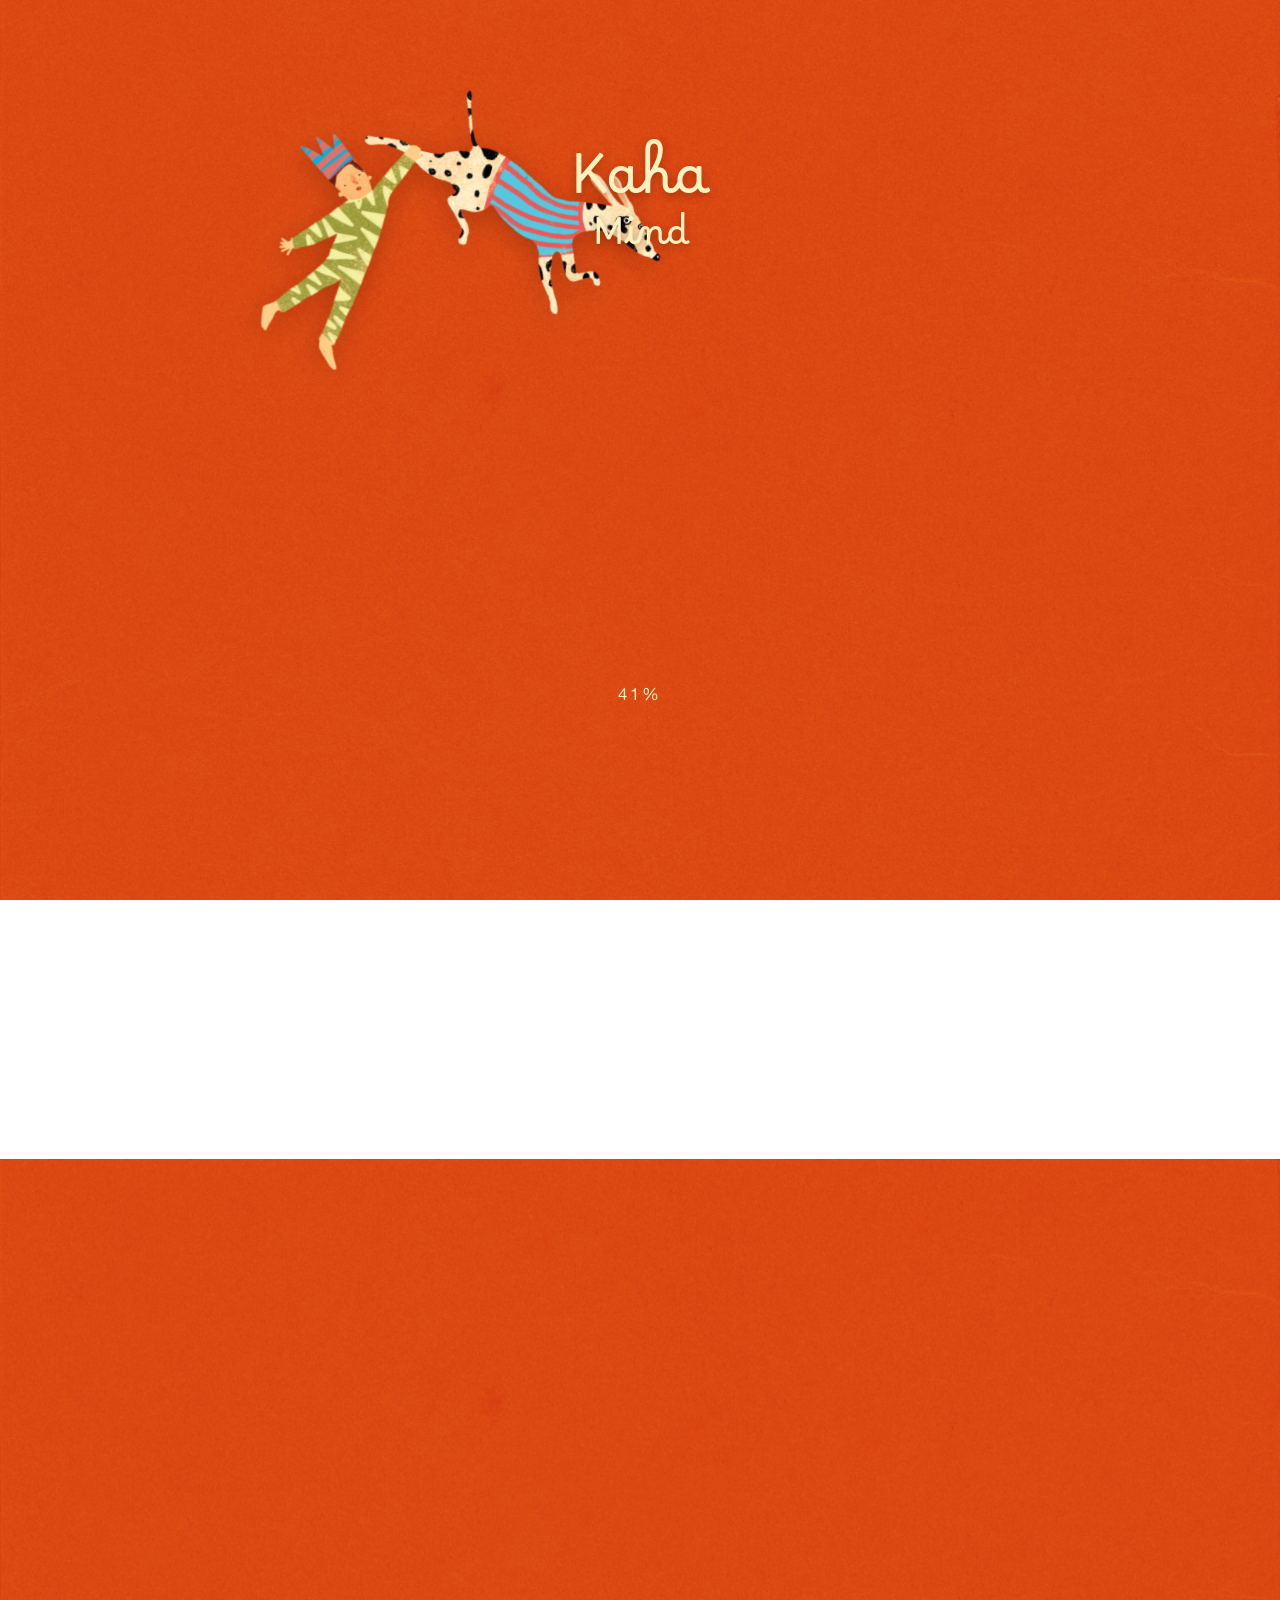
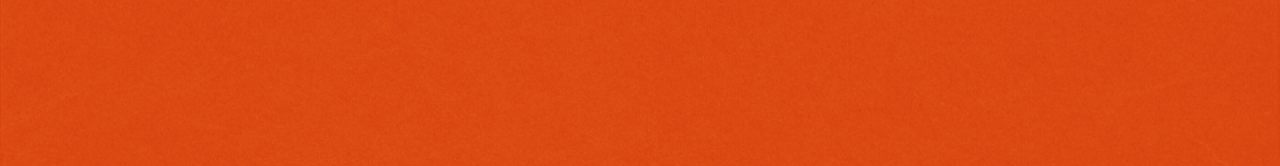
==== commit 78e571c9: "Add files via upload" ====
--- a/index.html
+++ b/index.html
@@ -209,7 +209,7 @@
 
     <nav class="footer-links" aria-label="Footer">
       <div class="footer-col" data-reveal>
-        <h2>Nav</h2>
+        <h2>Explore</h2>
         <ul>
           <li><a href="index.html">Home</a></li>
           <li><a href="contact.html">Contact</a></li>
--- a/styles.css
+++ b/styles.css
@@ -3437,13 +3437,22 @@
    or it would change those other pages too.
    ------------------------------------------------------------ */
 
-/* NO DIVIDING LINES, at every screen size. The hairline under the
-   opening block and the ones between each section are both turned
-   off, so the page reads as one continuous piece. The spacing
-   below is what keeps the sections apart instead.
-   Delete these two rules to put the lines back. */
-.services-intro { border-bottom: 0; }
-.services-list .faq-entry { border-top: 0; }
+/* NO DIVIDING LINES, ON WIDER SCREENS ONLY. The hairline under the
+   opening block and the ones between each section are switched off
+   above 640px, so the page reads as one continuous piece there,
+   and left alone below it: on a phone the sections stack, and the
+   lines are what hold them apart.
+
+   641px is one pixel above the breakpoint the rest of this section
+   uses, so the lines come back at exactly the width the phone
+   layout starts.
+
+   Delete this whole query to take the lines off everywhere again;
+   raise 641px to keep them at wider sizes too. */
+@media (min-width: 641px) {
+  .services-intro { border-bottom: 0; }
+  .services-list .faq-entry { border-top: 0; }
+}
 
 @media (max-width: 640px) {
 
@@ -3453,13 +3462,36 @@
      back up to --fs-h2. Change this one value to size them. */
   .services-list .faq-question { font-size: var(--fs-h2); }
 
-  /* MORE ROOM BETWEEN SECTIONS. With no line to separate them the
-     gap has to do that work on its own, so the padding above and
-     below each section goes up a step, from --space-md to
-     --space-lg. The side padding is unchanged. Raise this to open
-     the sections out further. */
+  /* MORE ROOM BETWEEN SECTIONS: the padding above and below each
+     one goes up a step, from --space-md to --space-lg, so the
+     dividing line sits in a more generous gap. The side padding is
+     unchanged. Raise this to open the sections out further. */
   .services-list .faq-entry {
     padding-top: var(--space-lg);
     padding-bottom: var(--space-lg);
   }
 }
+
+
+/* ------------------------------------------------------------
+   11.17  Footer column spacing
+
+   The first footer column used to be headed "Nav", a short word
+   that left a wide margin of empty column beside it before the
+   Socials heading began. "Explore" is nearly the full width of
+   that column, so the only thing left between the two headings
+   was the gap itself, and they read as crowded.
+
+   This sets one generous gap for the whole range where the two
+   columns sit side by side, replacing the three different values
+   the breakpoints above would otherwise apply. Below 641px the
+   columns stack, so the gap stops mattering and this is left off.
+
+   Change the 96px to move the two columns closer or further
+   apart. Delete the whole query to go back to the per-breakpoint
+   values above.
+   ------------------------------------------------------------ */
+
+@media (min-width: 641px) {
+  .footer-links { gap: 96px; }
+}
